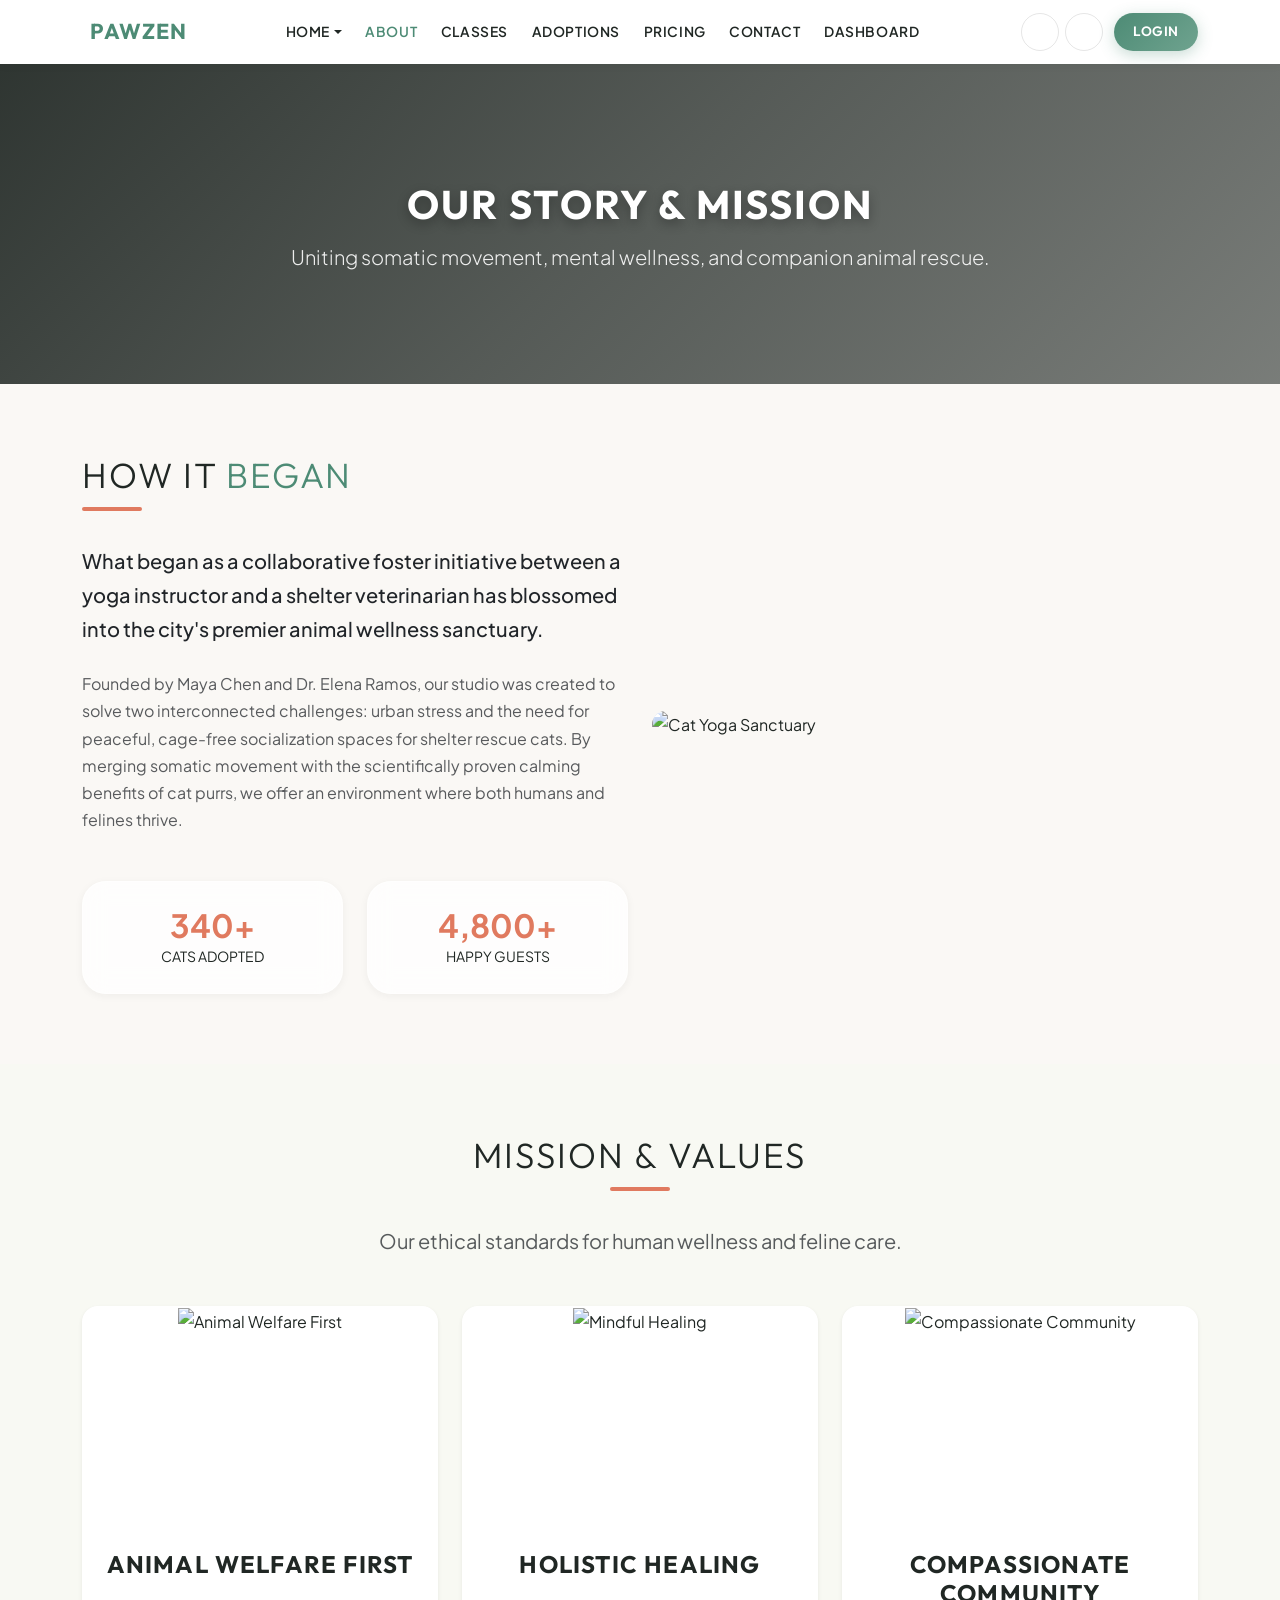
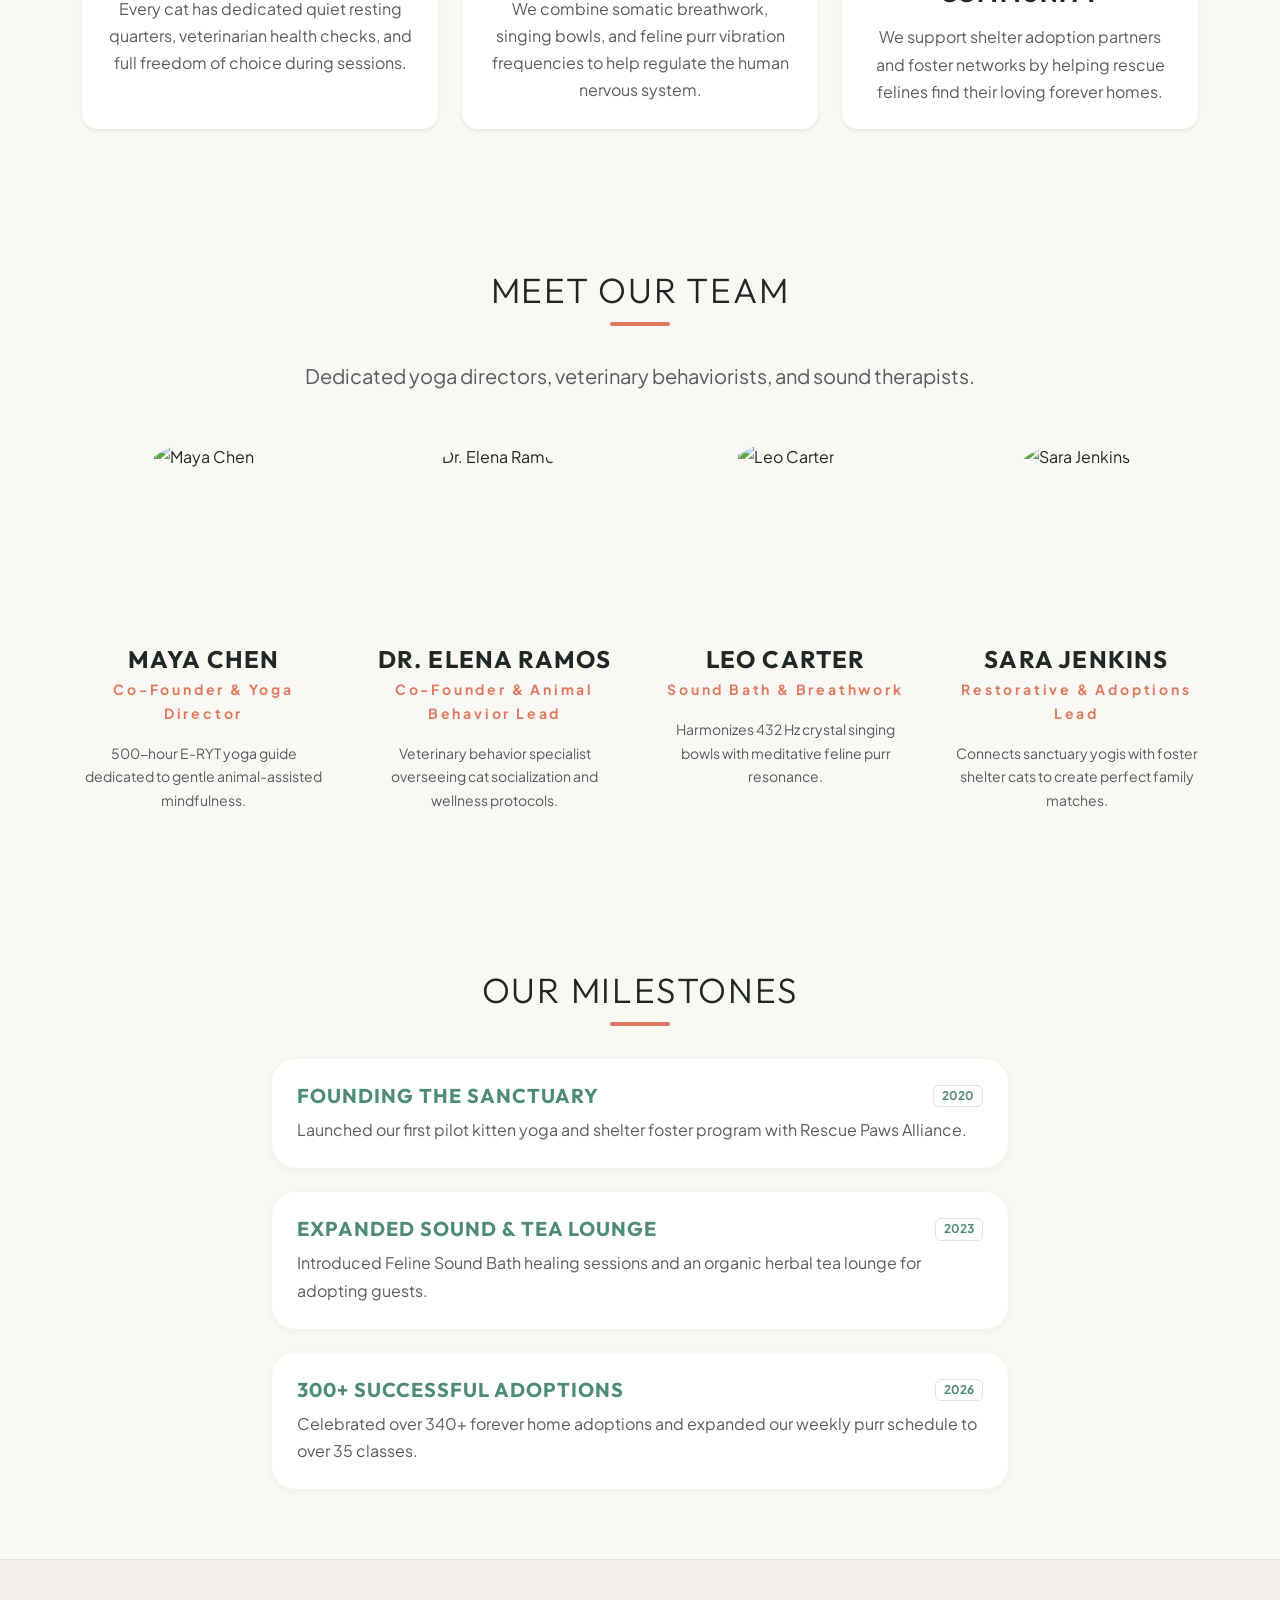
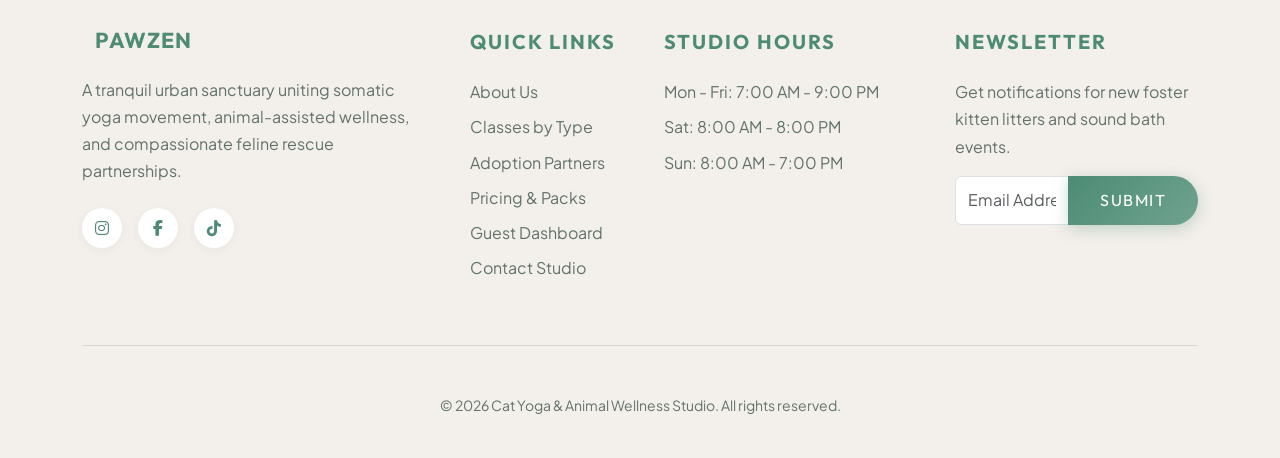
==== about.html @ e71d3608 "Initial commit: PAWZEN Cat Yoga & Animal Wellness Studio website" ====
<!DOCTYPE html>
<html lang="en">

<head>
    <meta charset="UTF-8">
    <meta name="viewport" content="width=device-width, initial-scale=1.0">
    <title>About Us | Cat Yoga &amp; Animal Wellness Studio</title>
    <meta name="description" content="Discover our mission of uniting mindful somatic yoga, animal-assisted wellness therapy, and ethical shelter cat foster rescue.">

    <!-- Favicon -->
    <link rel="icon" type="image/svg+xml" href="assets/images/favicon.svg">

    <!-- Google Fonts -->
    <link rel="preconnect" href="https://fonts.googleapis.com">
    <link rel="preconnect" href="https://fonts.gstatic.com" crossorigin>
    <link href="https://fonts.googleapis.com/css2?family=Outfit:wght@400;500;600;700;800&family=Plus+Jakarta+Sans:wght@300;400;500;600;700&display=swap"
        rel="stylesheet">

    <!-- Bootstrap 5 CSS -->
    <link href="https://cdn.jsdelivr.net/npm/bootstrap@5.3.0/dist/css/bootstrap.min.css" rel="stylesheet">

    <!-- Custom CSS -->
    <link rel="stylesheet" href="assets/css/style.css">
    <link rel="stylesheet" href="assets/css/dark-mode.css">
    <link rel="stylesheet" href="assets/css/rtl.css">

    <!-- Lucide Icons -->
    <script src="https://unpkg.com/lucide@latest"></script>
    <link rel='stylesheet' href='https://cdnjs.cloudflare.com/ajax/libs/font-awesome/6.4.0/css/all.min.css'>
</head>

<body>

    <!-- Header / Navbar -->
    <nav class="navbar navbar-expand-lg">
        <div class="container">
            <a class="navbar-brand d-flex align-items-center" href="index.html">
                <i data-lucide="cat" class="me-2 text-primary-custom"></i>
                PAWZEN
            </a>
            <button class="navbar-toggler" type="button" data-bs-toggle="collapse" data-bs-target="#navbarNav">
                <span class="navbar-toggler-icon"></span>
            </button>
            <div class="collapse navbar-collapse" id="navbarNav">
                <ul class="navbar-nav mx-auto">
                    <!-- Home Dropdown -->
                    <li class="nav-item dropdown">
                        <a class="nav-link dropdown-toggle" href="#" role="button" data-bs-toggle="dropdown">Home</a>
                        <ul class="dropdown-menu">
                            <li><a class="dropdown-item" href="index.html">Home 1 (Highlights)</a></li>
                            <li><a class="dropdown-item" href="home-2.html">Home 2 (Sanctuary)</a></li>
                        </ul>
                    </li>
                    <li class="nav-item"><a class="nav-link active" href="about.html">About</a></li>
                    <li class="nav-item"><a class="nav-link" href="services.html">Classes</a></li>
                    <li class="nav-item"><a class="nav-link" href="gallery.html">Adoptions</a></li>
                    <li class="nav-item"><a class="nav-link" href="pricing.html">Pricing</a></li>
                    <li class="nav-item"><a class="nav-link" href="contact.html">Contact</a></li>
                    <li class="nav-item"><a class="nav-link" href="dashboard.html">Dashboard</a></li>
                </ul>
                <div class="d-flex align-items-center">
                    <button id="theme-toggle" class="btn btn-link" title="Toggle Theme">
                        <i data-lucide="moon"></i>
                    </button>
                    <button id="rtl-toggle" class="btn btn-link" title="Toggle RTL">
                        <i data-lucide="arrow-left-right"></i>
                    </button>

                    <a href="login.html" class="btn btn-primary ms-2">Login</a>
                </div>
            </div>
        </div>
    </nav>

    <!-- Page Header -->
    <header class="page-header" style="background-image: linear-gradient(135deg, rgba(15, 23, 19, 0.88) 0%, rgba(15, 23, 19, 0.7) 50%, rgba(15, 23, 19, 0.55) 100%), url('https://images.unsplash.com/photo-1518791841217-8f162f1e1131?ixlib=rb-4.0.3&auto=format&fit=crop&w=1920&q=80');">
        <div class="container text-center text-white">
            <h1 class="display-3 fw-bold text-white">OUR STORY &amp; MISSION</h1>
            <p class="lead text-white opacity-90">Uniting somatic movement, mental wellness, and companion animal rescue.</p>
        </div>
    </header>

    <!-- Story Section -->
    <section class="section-padding">
        <div class="container">
            <div class="row align-items-center">
                <div class="col-lg-6 mb-5 mb-lg-0 animate-on-scroll">
                    <h2 class="display-4 section-title text-start">HOW IT <span class="text-primary-custom">BEGAN</span></h2>
                    <p class="lead mb-4 text-dark fw-medium">What began as a collaborative foster initiative between a yoga instructor and a shelter veterinarian has blossomed into the city's premier animal wellness sanctuary.</p>
                    <p class="text-muted mb-5">Founded by Maya Chen and Dr. Elena Ramos, our studio was created to solve two interconnected challenges: urban stress and the need for peaceful, cage-free socialization spaces for shelter rescue cats. By merging somatic movement with the scientifically proven calming benefits of cat purrs, we offer an environment where both humans and felines thrive.</p>
                    <div class="row g-4">
                        <div class="col-6">
                            <div class="glass-card p-4 text-center">
                                <div class="h2 fw-bold text-secondary-custom mb-0">340+</div>
                                <p class="small text-uppercase tracking-wider mb-0">Cats Adopted</p>
                            </div>
                        </div>
                        <div class="col-6">
                            <div class="glass-card p-4 text-center">
                                <div class="h2 fw-bold text-secondary-custom mb-0">4,800+</div>
                                <p class="small text-uppercase tracking-wider mb-0">Happy Guests</p>
                            </div>
                        </div>
                    </div>
                </div>
                <div class="col-lg-6 animate-on-scroll">
                    <img src="https://images.unsplash.com/photo-1544367567-0f2fcb009e0b?ixlib=rb-4.0.3&auto=format&fit=crop&w=1200&q=80"
                        class="img-fluid rounded-4 shadow-premium w-100" alt="Cat Yoga Sanctuary">
                </div>
            </div>
        </div>
    </section>

    <!-- Mission & Values -->
    <section class="section-padding bg-light grid-pattern">
        <div class="container">
            <div class="text-center mb-5 animate-on-scroll">
                <h2 class="display-4 section-title">MISSION &amp; VALUES</h2>
                <p class="text-muted fs-5">Our ethical standards for human wellness and feline care.</p>
            </div>
            <div class="row g-4">
                <div class="col-md-4 animate-on-scroll">
                    <div class="glass-card h-100 text-center border-0 overflow-hidden bg-white shadow-sm rounded-4">
                        <div class="overflow-hidden" style="height: 220px;">
                            <img src="https://images.unsplash.com/photo-1514888286974-6c03e2ca1dba?ixlib=rb-4.0.3&auto=format&fit=crop&w=800&q=80" alt="Animal Welfare First" class="img-fluid w-100 h-100"
                                style="object-fit: cover; transition: transform 0.4s ease;"
                                onmouseover="this.style.transform='scale(1.07)'"
                                onmouseout="this.style.transform='scale(1)'">
                        </div>
                        <div class="p-4">
                            <h4 class="mb-3 fw-bold">ANIMAL WELFARE FIRST</h4>
                            <p class="text-muted mb-0">Every cat has dedicated quiet resting quarters, veterinarian health checks, and full freedom of choice during sessions.</p>
                        </div>
                    </div>
                </div>
                <div class="col-md-4 animate-on-scroll">
                    <div class="glass-card h-100 text-center border-0 overflow-hidden bg-white shadow-sm rounded-4">
                        <div class="overflow-hidden" style="height: 220px;">
                            <img src="https://images.unsplash.com/photo-1506126613408-eca07ce68773?ixlib=rb-4.0.3&auto=format&fit=crop&w=800&q=80" alt="Mindful Healing" class="img-fluid w-100 h-100"
                                style="object-fit: cover; transition: transform 0.4s ease;"
                                onmouseover="this.style.transform='scale(1.07)'"
                                onmouseout="this.style.transform='scale(1)'">
                        </div>
                        <div class="p-4">
                            <h4 class="mb-3 fw-bold">HOLISTIC HEALING</h4>
                            <p class="text-muted mb-0">We combine somatic breathwork, singing bowls, and feline purr vibration frequencies to help regulate the human nervous system.</p>
                        </div>
                    </div>
                </div>
                <div class="col-md-4 animate-on-scroll">
                    <div class="glass-card h-100 text-center border-0 overflow-hidden bg-white shadow-sm rounded-4">
                        <div class="overflow-hidden" style="height: 220px;">
                            <img src="https://images.unsplash.com/photo-1548802673-380ab8ebc7b7?ixlib=rb-4.0.3&auto=format&fit=crop&w=800&q=80" alt="Compassionate Community" class="img-fluid w-100 h-100"
                                style="object-fit: cover; transition: transform 0.4s ease;"
                                onmouseover="this.style.transform='scale(1.07)'"
                                onmouseout="this.style.transform='scale(1)'">
                        </div>
                        <div class="p-4">
                            <h4 class="mb-3 fw-bold">COMPASSIONATE COMMUNITY</h4>
                            <p class="text-muted mb-0">We support shelter adoption partners and foster networks by helping rescue felines find their loving forever homes.</p>
                        </div>
                    </div>
                </div>
            </div>
        </div>
    </section>

    <!-- Coaches/Trainers -->
    <section class="section-padding">
        <div class="container">
            <div class="text-center mb-5 animate-on-scroll">
                <h2 class="display-4 section-title">MEET OUR TEAM</h2>
                <p class="text-muted fs-5">Dedicated yoga directors, veterinary behaviorists, and sound therapists.</p>
            </div>
            <div class="row g-5 justify-content-center">
                <div class="col-lg-3 col-md-6 animate-on-scroll">
                    <div class="text-center group">
                        <div class="overflow-hidden rounded-circle mb-4 shadow-premium mx-auto"
                            style="width: 180px; height: 180px;">
                            <img src="https://images.unsplash.com/photo-1518611012118-696072aa579a?ixlib=rb-4.0.3&auto=format&fit=crop&w=600&q=80" class="img-fluid w-100 h-100"
                                style="object-fit: cover;" alt="Maya Chen">
                        </div>
                        <h4 class="mb-1 fw-bold">MAYA CHEN</h4>
                        <p class="text-secondary-custom fw-bold small mb-3 tracking-widest">Co-Founder &amp; Yoga Director</p>
                        <p class="text-muted small">500-hour E-RYT yoga guide dedicated to gentle animal-assisted mindfulness.</p>
                    </div>
                </div>
                <div class="col-lg-3 col-md-6 animate-on-scroll">
                    <div class="text-center group">
                        <div class="overflow-hidden rounded-circle mb-4 shadow-premium mx-auto"
                            style="width: 180px; height: 180px;">
                            <img src="https://images.unsplash.com/photo-1594381898411-846e7d193883?ixlib=rb-4.0.3&auto=format&fit=crop&w=600&q=80" class="img-fluid w-100 h-100"
                                style="object-fit: cover;" alt="Dr. Elena Ramos">
                        </div>
                        <h4 class="mb-1 fw-bold">DR. ELENA RAMOS</h4>
                        <p class="text-secondary-custom fw-bold small mb-3 tracking-widest">Co-Founder &amp; Animal Behavior Lead</p>
                        <p class="text-muted small">Veterinary behavior specialist overseeing cat socialization and wellness protocols.</p>
                    </div>
                </div>
                <div class="col-lg-3 col-md-6 animate-on-scroll">
                    <div class="text-center group">
                        <div class="overflow-hidden rounded-circle mb-4 shadow-premium mx-auto"
                            style="width: 180px; height: 180px;">
                            <img src="https://images.unsplash.com/photo-1567013127542-490d757e51fc?ixlib=rb-4.0.3&auto=format&fit=crop&w=600&q=80" class="img-fluid w-100 h-100"
                                style="object-fit: cover;" alt="Leo Carter">
                        </div>
                        <h4 class="mb-1 fw-bold">LEO CARTER</h4>
                        <p class="text-secondary-custom fw-bold small mb-3 tracking-widest">Sound Bath &amp; Breathwork</p>
                        <p class="text-muted small">Harmonizes 432 Hz crystal singing bowls with meditative feline purr resonance.</p>
                    </div>
                </div>
                <div class="col-lg-3 col-md-6 animate-on-scroll">
                    <div class="text-center group">
                        <div class="overflow-hidden rounded-circle mb-4 shadow-premium mx-auto"
                            style="width: 180px; height: 180px;">
                            <img src="https://images.unsplash.com/photo-1571019613454-1cb2f99b2d8b?ixlib=rb-4.0.3&auto=format&fit=crop&w=600&q=80" class="img-fluid w-100 h-100"
                                style="object-fit: cover;" alt="Sara Jenkins">
                        </div>
                        <h4 class="mb-1 fw-bold">SARA JENKINS</h4>
                        <p class="text-secondary-custom fw-bold small mb-3 tracking-widest">Restorative &amp; Adoptions Lead</p>
                        <p class="text-muted small">Connects sanctuary yogis with foster shelter cats to create perfect family matches.</p>
                    </div>
                </div>
            </div>
        </div>
    </section>

    <!-- Timeline Section -->
    <section class="section-padding bg-light grid-pattern">
        <div class="container">
            <div class="row justify-content-center">
                <div class="col-lg-8 animate-on-scroll">
                    <h2 class="display-4 section-title text-center">OUR MILESTONES</h2>
                    <div class="timeline mt-5">
                        <div class="glass-card p-4 mb-4 animate-on-scroll bg-white">
                            <div class="d-flex justify-content-between align-items-center mb-2">
                                <h4 class="h5 mb-0 text-primary-custom fw-bold">FOUNDING THE SANCTUARY</h4>
                                <span class="badge bg-white text-primary-custom border border-primary-custom">2020</span>
                            </div>
                            <p class="mb-0 text-muted">Launched our first pilot kitten yoga and shelter foster program with Rescue Paws Alliance.</p>
                        </div>
                        <div class="glass-card p-4 mb-4 animate-on-scroll bg-white">
                            <div class="d-flex justify-content-between align-items-center mb-2">
                                <h4 class="h5 mb-0 text-primary-custom fw-bold">EXPANDED SOUND &amp; TEA LOUNGE</h4>
                                <span class="badge bg-white text-primary-custom border border-primary-custom">2023</span>
                            </div>
                            <p class="mb-0 text-muted">Introduced Feline Sound Bath healing sessions and an organic herbal tea lounge for adopting guests.</p>
                        </div>
                        <div class="glass-card p-4 animate-on-scroll bg-white">
                            <div class="d-flex justify-content-between align-items-center mb-2">
                                <h4 class="h5 mb-0 text-primary-custom fw-bold">300+ SUCCESSFUL ADOPTIONS</h4>
                                <span class="badge bg-white text-primary-custom border border-primary-custom">2026</span>
                            </div>
                            <p class="mb-0 text-muted">Celebrated over 340+ forever home adoptions and expanded our weekly purr schedule to over 35 classes.</p>
                        </div>
                    </div>
                </div>
            </div>
        </div>
    </section>

    <!-- Footer -->
    <footer class="site-footer section-padding pb-4">
        <div class="container">
            <div class="row g-5 text-start">
                <div class="col-lg-4">
                    <a class="navbar-brand mb-4 d-block" href="index.html">
                        <i data-lucide="cat" class="me-2 text-primary-custom"></i>
                        PAWZEN
                    </a>
                    <p class="text-light-50 mb-4">A tranquil urban sanctuary uniting somatic yoga movement, animal-assisted wellness, and compassionate feline rescue partnerships.</p>
                    <div class="d-flex gap-3 social-links">
                        <a href="#"><i class="fa-brands fa-instagram"></i></a>
                        <a href="#"><i class="fa-brands fa-facebook-f"></i></a>
                        <a href="#"><i class="fa-brands fa-tiktok"></i></a>
                    </div>
                </div>
                <div class="col-lg-2 col-md-4">
                    <h5 class="mb-4">QUICK LINKS</h5>
                    <ul class="list-unstyled">
                        <li class="mb-2"><a href="about.html" class="text-light-50 text-decoration-none">About Us</a></li>
                        <li class="mb-2"><a href="services.html" class="text-light-50 text-decoration-none">Classes by Type</a></li>
                        <li class="mb-2"><a href="gallery.html" class="text-light-50 text-decoration-none">Adoption Partners</a></li>
                        <li class="mb-2"><a href="pricing.html" class="text-light-50 text-decoration-none">Pricing &amp; Packs</a></li>
                        <li class="mb-2"><a href="login.html" class="text-light-50 text-decoration-none">Guest Dashboard</a></li>
                        <li class="mb-2"><a href="contact.html" class="text-light-50 text-decoration-none">Contact Studio</a></li>
                    </ul>
                </div>
                <div class="col-lg-3 col-md-4">
                    <h5 class="mb-4">STUDIO HOURS</h5>
                    <ul class="list-unstyled text-light-50">
                        <li class="mb-2">Mon - Fri: 7:00 AM - 9:00 PM</li>
                        <li class="mb-2">Sat: 8:00 AM - 8:00 PM</li>
                        <li class="mb-2">Sun: 8:00 AM - 7:00 PM</li>
                    </ul>
                </div>
                <div class="col-lg-3 col-md-4">
                    <h5 class="mb-4">NEWSLETTER</h5>
                    <p class="text-light-50 mb-3">Get notifications for new foster kitten litters and sound bath events.</p>
                    <div class="input-group">
                        <input type="email" class="form-control" placeholder="Email Address">
                        <button class="btn btn-primary">SUBMIT</button>
                    </div>
                </div>
            </div>
            <hr class="my-5 opacity-25">
            <div class="text-center text-light-50 small">
                <p>&copy; 2026 Cat Yoga &amp; Animal Wellness Studio. All rights reserved.</p>
            </div>
        </div>
    </footer>

    <!-- Bootstrap 5 JS Bundle -->
    <script src="https://cdn.jsdelivr.net/npm/bootstrap@5.3.0/dist/js/bootstrap.bundle.min.js"></script>
    <!-- Custom JS -->
    <script src="assets/js/main.js"></script>
</body>

</html>
---- assets/css/style.css ----
/* 
 * Cat Yoga & Animal Wellness Studio - Main Stylesheet
 * Brand Colors: Primary #4D8B75 (Calming Sage Jade), Secondary #E07A5F (Warm Peach Terracotta)
 */

@import url('https://fonts.googleapis.com/css2?family=Outfit:wght@400;500;600;700;800&family=Plus+Jakarta+Sans:wght@300;400;500;600;700&display=swap');

:root {
    --primary-color: #4D8B75;
    --primary-light: #6FA38F;
    --primary-dark: #376554;
    --secondary-color: #E07A5F;
    --secondary-light: #F4A261;
    --secondary-dark: #C45D43;
    --dark-bg: #1B2421;
    --light-bg: #FAF8F5;
    --text-dark: #202724;
    --text-light: #FAF8F5;
    --text-muted: #62726B;
    --gray-light: #F4EFEA;

    --heading-font: 'Outfit', sans-serif;
    --body-font: 'Plus Jakarta Sans', sans-serif;

    --transition-base: all 0.3s cubic-bezier(0.4, 0, 0.2, 1);
    --transition-slow: all 0.5s cubic-bezier(0.4, 0, 0.2, 1);

    --shadow-sm: 0 2px 8px rgba(32, 39, 36, 0.05);
    --shadow-md: 0 8px 24px rgba(32, 39, 36, 0.08);
    --shadow-lg: 0 16px 48px rgba(32, 39, 36, 0.12);
    --shadow-premium: 0 24px 64px rgba(77, 139, 117, 0.18);

    --glass-bg: rgba(255, 255, 255, 0.75);
    --glass-border: rgba(255, 255, 255, 0.5);
    --glass-blur: 12px;

    --gray-dark: #1F2723;
    --gray-soft: #F3EFEA;
}

/* Global Reset & Base */
body {
    font-family: var(--body-font);
    color: var(--text-dark);
    line-height: 1.7;
    overflow-x: hidden;
    background-color: var(--light-bg);
    -webkit-font-smoothing: antialiased;
}

h1,
h2,
h3,
h4,
h5,
h6 {
    font-family: var(--heading-font);
    letter-spacing: 0.05em;
    text-transform: uppercase;
}

p {
    font-weight: 400;
}

a {
    text-decoration: none;
    transition: var(--transition-base);
}

/* Premium Utilities */
.glass-card {
    background: var(--glass-bg);
    backdrop-filter: blur(var(--glass-blur));
    -webkit-backdrop-filter: blur(var(--glass-blur));
    border: 1px solid var(--glass-border);
    border-radius: 24px;
    transition: var(--transition-base);
    box-shadow: var(--shadow-sm);
}

.glass-card:hover {
    transform: translateY(-8px);
    background: rgba(255, 255, 255, 0.85);
    box-shadow: var(--shadow-lg);
}

.section-title {
    position: relative;
    margin-bottom: 3rem;
}

.section-title::after {
    content: '';
    position: absolute;
    bottom: -15px;
    left: 50%;
    transform: translateX(-50%);
    width: 60px;
    height: 4px;
    background: var(--secondary-color);
    border-radius: 2px;
}

.section-title.text-start::after {
    left: 0;
    transform: none;
}

/* Bootstrap Overrides */
.btn {
    font-family: var(--heading-font);
    text-transform: uppercase;
    letter-spacing: 1.5px;
    padding: 0.8rem 2rem;
    border-radius: 50px;
    transition: var(--transition-base);
    font-size: 1rem;
}

.btn-primary {
    background: linear-gradient(135deg, var(--primary-color), var(--primary-light));
    border: none;
    box-shadow: 0 4px 15px rgba(77, 139, 117, 0.3);
}

.btn-primary:hover {
    transform: scale(1.05);
    background: linear-gradient(135deg, var(--primary-light), var(--primary-color));
    box-shadow: 0 8px 25px rgba(77, 139, 117, 0.4);
}

.btn-secondary {
    background: linear-gradient(135deg, var(--secondary-color), var(--secondary-light));
    border: none;
    color: #FFFFFF;
}

.btn-secondary:hover {
    transform: scale(1.05);
    color: #FFFFFF;
    box-shadow: 0 8px 25px rgba(224, 122, 95, 0.4);
}

.btn-outline-light:hover {
    background: white;
    color: var(--primary-color);
    transform: scale(1.05);
}

.btn-text-black {
    color: #111 !important;
}

/* =============================================
   NAVBAR — Fixed, always white, no green on scroll
   ============================================= */
.navbar {
    padding: 0.8rem 0;
    background: #FFFFFF !important;
    position: fixed;
    top: 0;
    left: 0;
    width: 100%;
    z-index: 1050;
    box-shadow: var(--shadow-sm);
    transition: box-shadow 0.3s ease, padding 0.3s ease;
}

.navbar.scrolled {
    box-shadow: 0 4px 20px rgba(0, 0, 0, 0.10);
    padding: 0.5rem 0;
}

/* Push body down so content isn't hidden under fixed navbar */
body {
    padding-top: 72px;
}

.hero-section,
.video-hero {
    margin-top: -72px;
    padding-top: 72px;
}

.navbar > .container,
.navbar > .container-fluid {
    display: flex;
    align-items: center;
    justify-content: space-between;
}

.navbar-brand {
    font-family: var(--heading-font);
    font-size: 1.35rem;
    font-weight: 700;
    letter-spacing: 1px;
    color: var(--primary-color) !important;
    display: inline-flex;
    align-items: center;
    line-height: 1;
    padding: 0;
    margin: 0;
}

.navbar-brand i,
.navbar-brand svg {
    display: inline-flex;
    align-items: center;
    justify-content: center;
}

.navbar-collapse {
    align-items: center;
}

.navbar-nav {
    display: flex;
    align-items: center;
    margin: 0 auto;
    gap: 2px;
}

.nav-item {
    display: inline-flex;
    align-items: center;
}

.nav-link {
    font-weight: 600;
    font-size: 0.86rem;
    text-transform: uppercase;
    letter-spacing: 0.6px;
    color: var(--text-dark) !important;
    margin: 0 2px;
    padding: 0.45rem 0.55rem !important;
    white-space: nowrap;
    display: inline-flex;
    align-items: center;
    line-height: 1;
}

.nav-link:hover,
.nav-link.active {
    color: var(--primary-color) !important;
}

/* Navbar Toggle & Icons */
.navbar .btn-link,
.navbar .btn-link i,
.navbar .btn-link svg {
    color: var(--text-dark) !important;
    stroke: var(--text-dark) !important;
}

.navbar #theme-toggle,
.navbar #rtl-toggle {
    border: 1px solid rgba(0, 0, 0, 0.1) !important;
    border-radius: 50% !important;
    width: 38px;
    height: 38px;
    min-width: 38px;
    display: inline-flex;
    align-items: center;
    justify-content: center;
    margin: 0 3px;
    padding: 0 !important;
    line-height: 1;
    background: transparent;
    cursor: pointer;
    transition: var(--transition-base);
}

.navbar #theme-toggle:hover,
.navbar #rtl-toggle:hover {
    background-color: rgba(0, 0, 0, 0.04);
}

.navbar .btn {
    white-space: nowrap;
    display: inline-flex;
    align-items: center;
    justify-content: center;
    height: 38px;
    padding: 0 1.2rem;
    font-size: 0.85rem;
    font-weight: 600;
    letter-spacing: 0.5px;
    border-radius: 50px;
    line-height: 1;
}

.navbar .btn-outline-light {
    border-color: var(--primary-color) !important;
    color: var(--primary-color) !important;
    background-color: transparent;
}

.navbar .btn-outline-light:hover {
    background-color: var(--primary-color);
    color: #FFFFFF !important;
}

/* Hamburger toggler color */
.navbar-toggler {
    border-color: var(--primary-color) !important;
    padding: 0.35rem 0.6rem;
}

.navbar-toggler-icon {
    background-image: url("data:image/svg+xml,%3csvg xmlns='http://www.w3.org/2000/svg' viewBox='0 0 30 30'%3e%3cpath stroke='rgba(77,139,117,1)' stroke-linecap='round' stroke-miterlimit='10' stroke-width='2' d='M4 7h22M4 15h22M4 23h22'/%3e%3c/svg%3e") !important;
}

/* Force hamburger at 1024px and below & Clean Mobile/Tablet Menu Alignment */
@media (max-width: 1024px) {
    .navbar .container {
        display: flex !important;
        flex-wrap: wrap !important;
        justify-content: space-between !important;
        align-items: center !important;
    }

    .navbar-expand-lg .navbar-toggler {
        display: block !important;
    }

    .navbar-expand-lg .navbar-collapse {
        display: none !important;
        flex-basis: 100% !important;
        width: 100% !important;
        order: 10 !important;
        padding-top: 0.75rem !important;
        padding-bottom: 1.25rem !important;
    }

    .navbar-expand-lg .navbar-collapse.show {
        display: block !important;
    }

    .navbar-expand-lg .navbar-nav {
        flex-direction: column !important;
        align-items: center !important;
        justify-content: center !important;
        width: 100% !important;
        padding: 0.5rem 0 !important;
        gap: 0.25rem !important;
        margin: 0 auto !important;
    }

    .navbar-expand-lg .nav-item {
        display: flex !important;
        flex-direction: column !important;
        align-items: center !important;
        width: 100% !important;
        justify-content: center !important;
        text-align: center !important;
    }

    .navbar-expand-lg .dropdown-menu {
        position: static !important;
        float: none !important;
        text-align: center !important;
        background: rgba(0, 0, 0, 0.03);
        border: none !important;
        box-shadow: none !important;
        margin: 0.25rem 0 0.5rem 0 !important;
        width: 100% !important;
    }

    .navbar-expand-lg .dropdown-item {
        text-align: center !important;
        padding: 0.5rem 1rem !important;
        font-size: 0.85rem;
    }

    .navbar-expand-lg .nav-link {
        display: inline-flex !important;
        justify-content: center !important;
        align-items: center !important;
        text-align: center !important;
        padding: 0.55rem 1rem !important;
        width: auto !important;
    }

    .navbar-collapse .d-flex.align-items-center {
        flex-direction: row !important;
        flex-wrap: wrap !important;
        justify-content: center !important;
        align-items: center !important;
        gap: 0.75rem !important;
        padding: 0.75rem 0 0.25rem 0 !important;
        width: 100% !important;
    }

    .navbar-collapse .d-flex.align-items-center .btn.ms-2 {
        margin-left: 0 !important;
    }
}

/* Custom 1024px Display Utilities */
.d-1024-none {
    display: inline-flex !important;
}

.d-1024-show {
    display: none !important;
}

@media (max-width: 1024px) {
    .d-1024-none {
        display: none !important;
    }

    .d-1024-show {
        display: flex !important;
    }
}

/* Hero Buttons Uniform Sizing */
.btn-hero {
    min-width: 240px;
    height: 60px;
    display: inline-flex;
    align-items: center;
    justify-content: center;
    font-weight: 600;
    text-transform: uppercase;
    letter-spacing: 1px;
}

@media (max-width: 575.98px) {
    .btn-hero {
        width: 100%;
        max-width: 300px;
    }
}

/* Focus & Selection Overrides (Replacing Bootstrap Blue) */
.form-control:focus {
    border-color: var(--primary-color) !important;
    box-shadow: 0 0 0 0.25rem rgba(77, 139, 117, 0.25) !important;
}

::selection {
    background-color: var(--primary-color);
    color: #fff;
}

.btn-primary:focus,
.btn-outline-primary:focus,
.btn-link:focus {
    box-shadow: 0 0 0 0.25rem rgba(77, 139, 117, 0.25) !important;
}

/* Dropdown Item Active & Hover States */
.dropdown-item.active,
.dropdown-item:active {
    background-color: transparent !important;
    color: var(--primary-color) !important;
    font-weight: 600;
}

/* Ensure Login button inherits dark mode / light mode colors correctly */
.navbar .btn-outline-light {
    border-color: var(--primary-color) !important;
    color: var(--primary-color) !important;
}

.navbar-dark .navbar-brand,
.navbar-dark .nav-link,
.navbar-dark .btn-link {
    color: #FFFFFF !important;
}

/* Hero Sections */
.hero-section {
    position: relative;
    height: 100vh;
    display: flex;
    align-items: center;
    background-size: cover;
    background-position: center;
    background-attachment: fixed;
    color: white;
}

.hero-overlay {
    position: absolute;
    top: 0;
    left: 0;
    width: 100%;
    height: 100%;
    background: linear-gradient(135deg, rgba(15, 23, 19, 0.95) 0%, rgba(15, 23, 19, 0.6) 50%, rgba(15, 23, 19, 0.3) 100%);
}

.hero-content {
    position: relative;
    z-index: 1;
}

.hero-content h1,
.hero-content .display-1 {
    color: #FFFFFF !important;
    text-shadow: 0 4px 10px rgba(0, 0, 0, 0.3);
}

.hero-content p {
    color: rgba(255, 255, 255, 0.9) !important;
}

/* Animations */
.animate-on-scroll {
    opacity: 0;
    transform: translateY(30px);
    transition: var(--transition-slow);
}

.animate-on-scroll.visible {
    opacity: 1;
    transform: translateY(0);
}

/* Custom Card Styles */
.climb-card {
    border-radius: 20px;
    overflow: hidden;
    border: none;
    box-shadow: var(--shadow-md);
    transition: var(--transition-base);
}

.climb-card:hover {
    transform: translateY(-10px);
    box-shadow: var(--shadow-premium);
}

.climb-card img {
    width: 100%;
    height: 300px;
    object-fit: cover;
    display: block;
    transition: var(--transition-slow);
}

.climb-card:hover img {
    transform: scale(1.1);
}

/* Utilities */
.section-padding {
    padding: 100px 0;
}

.page-header {
    margin-top: -72px;
    padding-top: 180px !important;
    padding-bottom: 110px !important;
    display: flex;
    flex-direction: column;
    justify-content: center;
    position: relative;
    z-index: 1;
    background-size: cover;
    background-position: center;
    background-repeat: no-repeat;
    background-image: linear-gradient(135deg, rgba(15, 23, 19, 0.92) 0%, rgba(15, 23, 19, 0.75) 50%, rgba(15, 23, 19, 0.65) 100%), url('https://images.unsplash.com/photo-1544367567-0f2fcb009e0b?ixlib=rb-4.0.3&auto=format&fit=crop&w=1920&q=80');
    color: #FFFFFF !important;
}

.page-header h1 {
    color: #FFFFFF !important;
    text-shadow: 0 4px 12px rgba(0, 0, 0, 0.3);
    margin-bottom: 0.75rem !important;
    font-weight: 800;
}

.page-header p,
.page-header .lead {
    color: rgba(255, 255, 255, 0.9) !important;
    margin-bottom: 0 !important;
}

.bg-primary-custom {
    background-color: var(--primary-color) !important;
}

.bg-light {
    background-color: #F8F9F3 !important;
}

.text-primary-custom {
    color: var(--primary-color);
}

.text-secondary-custom {
    color: var(--secondary-color);
}

.bg-primary-custom {
    background-color: var(--primary-color);
}

.bg-secondary-custom {
    background-color: var(--secondary-color);
}

.bg-gray-dark {
    background-color: var(--gray-dark) !important;
}

.bg-gray-soft {
    background-color: var(--gray-soft) !important;
}

.letter-spacing-1 {
    letter-spacing: 1px;
}

.letter-spacing-2 {
    letter-spacing: 2px;
}

.tracking-widest {
    letter-spacing: 0.2em;
}

/* Grid Pattern Overlay */
.grid-pattern {
    position: relative;
}

.grid-pattern::before {
    content: '';
    position: absolute;
    top: 0;
    left: 0;
    width: 100%;
    height: 100%;
    background-image: radial-gradient(var(--secondary-color) 0.5px, transparent 0.5px);
    background-size: 30px 30px;
    opacity: 0.1;
    pointer-events: none;
}

/* =============================================
   FOOTER — Consistent across all pages
   ============================================= */
.site-footer {
    background-color: var(--gray-soft);
    color: var(--text-dark);
    border-top: 1px solid rgba(0, 0, 0, 0.05);
}

.site-footer .navbar-brand,
.site-footer .navbar-brand i,
.site-footer .navbar-brand svg {
    color: var(--primary-color) !important;
    stroke: var(--primary-color) !important;
}

.site-footer h5 {
    color: var(--primary-color);
    letter-spacing: 2px;
    font-weight: 700;
}

.site-footer a.text-light-50,
.site-footer a.text-decoration-none {
    color: var(--text-muted) !important;
    transition: color 0.25s ease;
}

.site-footer a.text-light-50:hover,
.site-footer a.text-decoration-none:hover {
    color: var(--primary-color) !important;
    text-decoration: none !important;
}

.site-footer .text-light-50 {
    color: var(--text-muted) !important;
}

.site-footer .social-links a {
    background: white;
    width: 40px;
    height: 40px;
    display: flex;
    align-items: center;
    justify-content: center;
    border-radius: 50%;
    color: var(--primary-color) !important;
    box-shadow: var(--shadow-sm);
}

.site-footer .social-links a:hover {
    background-color: var(--primary-color);
    color: white !important;
    transform: translateY(-3px);
}

.site-footer hr {
    border-color: rgba(0, 0, 0, 0.1) !important;
    opacity: 1 !important;
}

footer .social-links a i {
    transition: var(--transition-base);
}

footer .social-links a:hover i {
    color: white !important;
    transform: scale(1.2);
}

/* =============================================
   SCROLL TO TOP BUTTON
   ============================================= */
#scroll-top-btn {
    position: fixed;
    bottom: 28px;
    right: 28px;
    z-index: 9999;
    width: 48px;
    height: 48px;
    border-radius: 50%;
    background: var(--primary-color);
    color: #fff;
    border: none;
    box-shadow: 0 4px 16px rgba(77, 139, 117, 0.35);
    display: flex;
    align-items: center;
    justify-content: center;
    cursor: pointer;
    opacity: 0;
    visibility: hidden;
    transform: translateY(20px);
    transition: opacity 0.3s ease, visibility 0.3s ease, transform 0.3s ease, background 0.3s ease;
}

#scroll-top-btn.show {
    opacity: 1;
    visibility: visible;
    transform: translateY(0);
}

#scroll-top-btn:hover {
    background: var(--primary-light);
    transform: translateY(-3px);
    box-shadow: 0 8px 24px rgba(77, 139, 117, 0.45);
}

#scroll-top-btn svg {
    width: 22px;
    height: 22px;
    stroke: #fff;
}

.hero-scroll-btn {
    margin-left: auto;
    margin-right: auto;
}

/* Auth Pages */
.auth-card {
    width: 100%;
    max-width: 460px;
    border: none;
    border-radius: 20px;
    box-shadow: var(--shadow-lg);
    background: #FFFFFF;
}

.auth-card .btn {
    padding: 0.65rem 1.25rem !important;
    font-size: 0.88rem !important;
    border-radius: 50px;
}

.auth-toggles {
    position: absolute;
    top: 20px;
    right: 20px;
    z-index: 100;
}

@media (max-width: 575.98px) {
    body.auth-page {
        padding-top: 80px !important;
    }

    .auth-toggles {
        top: 15px;
        right: 15px;
    }
}

.password-field-wrapper {
    position: relative;
}

.password-toggle {
    cursor: pointer;
    position: absolute;
    right: 15px;
    top: 50%;
    transform: translateY(-50%);
    color: #6c757d;
    z-index: 10;
    line-height: 1;
    display: flex;
    align-items: center;
}

.social-btn {
    width: 44px;
    height: 44px;
    display: flex;
    align-items: center;
    justify-content: center;
    border-radius: 50%;
    border: 1px solid #e0e0e0;
    color: #333333 !important;
    transition: all 0.3s cubic-bezier(0.175, 0.885, 0.32, 1.275);
    background: #FFFFFF;
    box-shadow: 0 4px 6px rgba(0, 0, 0, 0.05);
    font-size: 1rem;
}

.social-btn i {
    transition: all 0.3s ease;
}

.social-btn:hover {
    transform: translateY(-5px);
    box-shadow: 0 8px 15px rgba(0, 0, 0, 0.1);
    border-color: transparent;
    background-color: var(--primary-color) !important;
    color: #FFFFFF !important;
}

.social-btn:hover i {
    transform: scale(1.1);
}

.auth-brand-name {
    color: var(--primary-color) !important;
    font-family: var(--heading-font);
    letter-spacing: 2px;
}

.text-primary-custom:hover,
.text-secondary-custom:hover {
    text-decoration: none !important;
}

/* =============================================
   UI REFINEMENTS
   ============================================= */

/* Remove underline on hover for heading highlights */
.section-title span:hover,
h2 span:hover,
.navbar-brand:hover,
span.text-secondary-custom:hover,
span.text-primary-custom:hover {
    text-decoration: none !important;
}

/* Testimonials Section Styling */
#testimonials .glass-card {
    border: none !important;
    box-shadow: var(--shadow-md) !important;
    padding: 2.5rem !important;
    display: flex;
    flex-direction: column;
    align-items: center;
    text-align: center;
    height: 100%;
    transform: none !important;
    border-radius: 20px;
    color: var(--text-dark) !important;
    /* Ensure base text is dark */
}

#testimonials .glass-card .d-flex.mb-3 {
    justify-content: center;
    /* Center stars */
}

#testimonials .glass-card p {
    flex-grow: 1;
    margin-bottom: 2rem;
    color: var(--text-muted) !important;
}

/* Align names parallel across row & Centered */
#testimonials .glass-card .d-flex.align-items-center {
    margin-top: auto;
    padding-top: 1.5rem;
    border-top: 1px solid rgba(0, 0, 0, 0.05);
    flex-direction: column;
    width: 100%;
}

#testimonials .glass-card img {
    margin-right: 0 !important;
    margin-bottom: 1rem;
}

#testimonials .glass-card .fw-bold {
    color: black !important;
    font-size: 1.1rem;
    margin-bottom: 0.2rem;
}

#testimonials .glass-card .text-secondary-custom.small {
    color: var(--secondary-dark) !important;
}

/* CTA Section Styling */
#cta-section {
    background-color: var(--light-bg);
}

#cta-section .glass-card {
    box-shadow: var(--shadow-lg) !important;
    transform: none !important;
    /* Keep it static */
}

#cta-section .glass-card:hover {
    transform: none !important;
    /* Keep it static on hover */
}

.cta-form-card .small {
    color: var(--text-dark) !important;
}

/* Pricing Popular Badge */
.popular-badge {
    position: absolute;
    top: 0;
    left: 50%;
    transform: translate(-50%, -50%);
    z-index: 5;
    white-space: nowrap;
    font-size: 0.75rem;
    letter-spacing: 1.5px;
    padding: 0.4rem 1.25rem;
    border-radius: 50px;
    box-shadow: 0 4px 12px rgba(224, 122, 95, 0.35);
    line-height: 1;
}

/* =============================================
   HOME 2 SPECIFIC REFINEMENTS
   ============================================= */

/* Stats Overlap */
.stats-overlap {
    margin-top: -100px;
    position: relative;
    z-index: 10;
}

.stats-box {
    background: var(--primary-color);
    color: white;
    padding: 3.5rem 2rem;
    border-radius: 30px;
    box-shadow: var(--shadow-lg);
    border: 1px solid rgba(255, 255, 255, 0.1);
}

.stats-divider {
    border-right: 1px solid rgba(255, 255, 255, 0.2);
}

@media (max-width: 767.98px) {
    .stats-divider {
        border-right: none;
        border-bottom: 1px solid rgba(255, 255, 255, 0.2);
        padding-bottom: 1.5rem;
        margin-bottom: 1.5rem;
    }

    .stats-divider:last-child {
        border-bottom: none;
        padding-bottom: 0;
        margin-bottom: 0;
    }
}

/* Guest Stories Centering */
#guest-stories .glass-card {
    text-align: center;
    align-items: center;
    display: flex;
    flex-direction: column;
}

#guest-stories .glass-card .d-flex.gap-1 {
    justify-content: center;
}

#guest-stories .glass-card .d-flex.align-items-center {
    flex-direction: column;
    justify-content: center;
}

#guest-stories .glass-card img {
    margin-right: 0 !important;
    margin-bottom: 1rem;
}

/* FREE Trial Card Refinements */
#free-trial-card {
    border: none !important;
    box-shadow: var(--shadow-lg) !important;
    transform: none !important;
}

#free-trial-card:hover {
    transform: translateY(-5px) !important;
}

.hero-scroll-btn {
    width: 64px;
    height: 64px;
    display: flex;
    align-items: center;
    justify-content: center;
    border-width: 2px !important;
    transition: var(--transition-base);
}

.hero-scroll-btn:hover {
    background: white;
    color: var(--primary-color);
    transform: translateY(5px);
}

.journey-card {
    transition: var(--transition-base);
    border-radius: 20px !important;
}

.journey-card:hover {
    transform: translateY(-10px);
    box-shadow: var(--shadow-lg) !important;
}

.workshop-card {
    transition: var(--transition-base);
    background: rgba(255, 255, 255, 0.04);
    border: 1px solid rgba(255, 255, 255, 0.12);
    border-radius: 20px;
    height: 100%;
    display: flex;
    align-items: center;
}

.workshop-card:hover {
    background: rgba(255, 255, 255, 0.08);
    transform: translateY(-5px);
    box-shadow: 0 12px 30px rgba(0, 0, 0, 0.25);
    border-color: rgba(224, 122, 95, 0.4);
}

.date-box {
    width: 76px;
    min-width: 76px;
    height: 76px;
    display: flex;
    flex-direction: column;
    align-items: center;
    justify-content: center;
    background: rgba(224, 122, 95, 0.12);
    border: 1px solid rgba(224, 122, 95, 0.25);
    border-radius: 16px;
    flex-shrink: 0;
}

.date-box .h3 {
    font-size: 1.6rem;
    line-height: 1;
    margin-bottom: 2px;
}

.date-box .small {
    font-size: 0.72rem;
    font-weight: 700;
    letter-spacing: 1px;
}

.workshop-card .btn {
    flex-shrink: 0;
    white-space: nowrap;
}

#home2-cta {
    background-color: var(--light-bg);
}

/* =============================================
   RESPONSIVE — Mobile & Tablet
   ============================================= */
@media (max-width: 991.98px) {
    .stats-overlap {
        margin-top: -50px;
    }

    .stats-box {
        padding: 2rem;
    }
}

.section-padding {
    padding: 70px 0;
}

.hero-section {
    background-attachment: scroll;
}

.video-hero {
    height: auto;
    min-height: 100vh;
}

h1.display-1 {
    font-size: 3.5rem;
}

h2.display-4 {
    font-size: 2.2rem;
}

h1.display-3 {
    font-size: 2.5rem;
}


@media (max-width: 767.98px) {
    .section-padding {
        padding: 56px 0;
    }

    h1.display-1 {
        font-size: 2.4rem;
        word-break: break-word;
    }

    h1.display-2 {
        font-size: 2.2rem;
        word-break: break-word;
    }

    h1.display-3 {
        font-size: 1.9rem;
        word-break: break-word;
    }

    h2.display-4 {
        font-size: 1.8rem;
        word-break: break-word;
    }

    h2.display-5 {
        font-size: 1.6rem;
        word-break: break-word;
    }

    .btn {
        padding: 0.65rem 1.4rem;
        font-size: 0.9rem;
    }

    .stats-overlap {
        margin-top: 0 !important;
    }

    .stats-box {
        margin-top: 0;
        padding: 2rem 1.25rem !important;
        border-radius: 20px;
    }

    .home2-btn-group {
        flex-direction: column !important;
        width: 100% !important;
    }

    .home2-btn-group .btn {
        width: 100% !important;
        display: flex !important;
        align-items: center !important;
        justify-content: center !important;
        text-align: center !important;
        padding-left: 1.25rem !important;
        padding-right: 1.25rem !important;
    }

    #scroll-top-btn {
        bottom: 18px;
        right: 18px;
        width: 42px;
        height: 42px;
    }
}

@media (max-width: 575.98px) {
    .section-padding {
        padding: 44px 0;
    }

    .container {
        padding-left: 1.25rem;
        padding-right: 1.25rem;
        max-width: 100%;
        overflow-x: hidden;
    }

    h1.display-1 {
        font-size: 2rem;
    }

    h2.display-4 {
        font-size: 1.65rem;
    }

    .workshop-card {
        flex-direction: column;
        align-items: flex-start;
        gap: 1rem;
        padding: 1.5rem !important;
    }

    .workshop-card .pe-3 {
        padding-right: 0 !important;
        width: 100%;
    }

    .workshop-card .btn {
        width: 100%;
        text-align: center;
        margin-top: 0.25rem;
    }

    .stats-box {
        padding: 1.5rem 1rem !important;
    }

    .stats-box .display-4 {
        font-size: 2.2rem;
    }

    .glass-card {
        padding: 1.5rem !important;
    }
}

/* =============================================
   DASHBOARD PORTAL APP LAYOUT & COMPONENTS
   ============================================= */
body.dashboard-body {
    padding-top: 0 !important;
    background-color: #F8FAF9;
}

.dashboard-layout {
    display: flex;
    min-height: 100vh;
    background-color: #F8FAF9;
    position: relative;
}

.dashboard-sidebar {
    width: 270px;
    min-width: 270px;
    background-color: #FFFFFF;
    border-right: 1px solid rgba(0, 0, 0, 0.07);
    display: flex;
    flex-direction: column;
    justify-content: space-between;
    position: sticky;
    top: 0;
    height: 100vh;
    padding: 24px 16px;
    z-index: 1045;
    transition: transform 0.3s cubic-bezier(0.4, 0, 0.2, 1), box-shadow 0.3s ease;
}

.sidebar-brand-container {
    padding: 4px 10px 20px 10px;
    border-bottom: 1px solid rgba(0, 0, 0, 0.06);
    margin-bottom: 18px;
    display: flex;
    align-items: center;
    justify-content: space-between;
}

.sidebar-brand {
    font-family: var(--heading-font);
    font-size: 1.35rem;
    font-weight: 700;
    color: var(--primary-color) !important;
    display: flex;
    align-items: center;
    gap: 10px;
    line-height: 1;
}

.brand-icon-box {
    width: 36px;
    height: 36px;
    border-radius: 10px;
    background: rgba(77, 139, 117, 0.12);
    display: flex;
    align-items: center;
    justify-content: center;
    color: var(--primary-color);
    flex-shrink: 0;
}

.sidebar-nav {
    flex: 1;
    overflow-y: auto;
    padding-right: 4px;
}

.sidebar-menu {
    display: flex;
    flex-direction: column;
    gap: 4px;
}

.sidebar-link {
    display: flex;
    align-items: center;
    gap: 12px;
    padding: 11px 14px;
    border-radius: 12px;
    color: var(--text-dark);
    font-weight: 600;
    font-size: 0.9rem;
    text-decoration: none;
    transition: var(--transition-base);
    border: none;
    background: transparent;
    width: 100%;
    text-align: left;
    cursor: pointer;
}

.sidebar-link i,
.sidebar-link svg {
    color: #6B7C75;
    flex-shrink: 0;
    transition: var(--transition-base);
}

.sidebar-link:hover {
    background-color: rgba(77, 139, 117, 0.08);
    color: var(--primary-color);
}

.sidebar-link:hover i,
.sidebar-link:hover svg {
    color: var(--primary-color);
}

.sidebar-link.active {
    background-color: rgba(77, 139, 117, 0.14);
    color: var(--primary-color);
    font-weight: 700;
}

.sidebar-link.active i,
.sidebar-link.active svg {
    color: var(--primary-color);
    stroke: var(--primary-color);
}

.sidebar-footer {
    padding-top: 16px;
    border-top: 1px solid rgba(0, 0, 0, 0.06);
}

.sidebar-exit-btn {
    display: flex;
    align-items: center;
    gap: 12px;
    padding: 11px 14px;
    border-radius: 12px;
    color: #8E9A94;
    font-weight: 600;
    font-size: 0.9rem;
    text-decoration: none;
    transition: var(--transition-base);
}

.sidebar-exit-btn:hover {
    background-color: #FBEBE8;
    color: var(--secondary-color);
}

/* Dashboard Main View Area */
.dashboard-main {
    flex: 1;
    min-width: 0;
    padding: 28px 36px 40px 36px;
    overflow-y: auto;
}

.dash-portal-header {
    display: flex;
    justify-content: space-between;
    align-items: center;
    margin-bottom: 28px;
    gap: 16px;
}

.dash-header-left {
    display: flex;
    align-items: center;
    gap: 12px;
}

.dash-page-title {
    font-size: 1.75rem;
    font-weight: 800;
    color: var(--text-dark);
    margin: 0;
    letter-spacing: -0.02em;
    text-transform: none;
}

.dash-header-actions {
    display: flex;
    align-items: center;
    gap: 10px;
}

.dash-icon-btn {
    width: 40px;
    height: 40px;
    border-radius: 50%;
    background: #FFFFFF;
    border: 1px solid rgba(0, 0, 0, 0.08);
    display: inline-flex;
    align-items: center;
    justify-content: center;
    color: var(--text-dark);
    cursor: pointer;
    transition: var(--transition-base);
    box-shadow: 0 2px 6px rgba(0, 0, 0, 0.03);
    padding: 0;
}

.dash-icon-btn:hover {
    background: #F4F7F5;
    border-color: var(--primary-color);
    color: var(--primary-color);
}

.notification-wrapper {
    position: relative;
}

.badge-counter {
    position: absolute;
    top: -3px;
    right: -3px;
    background-color: var(--secondary-color);
    color: #FFFFFF;
    font-size: 0.68rem;
    font-weight: 700;
    width: 18px;
    height: 18px;
    border-radius: 50%;
    display: flex;
    align-items: center;
    justify-content: center;
    border: 2px solid #FFFFFF;
}

.notif-dropdown {
    position: absolute;
    right: 0;
    top: calc(100% + 10px);
    width: 300px;
    background: #FFFFFF;
    z-index: 1060;
    border: 1px solid rgba(0,0,0,0.08);
}

.dash-user-avatar {
    width: 40px;
    height: 40px;
    border-radius: 50%;
    background: linear-gradient(135deg, var(--primary-color), var(--primary-dark));
    color: #FFFFFF;
    font-weight: 700;
    font-size: 0.9rem;
    display: flex;
    align-items: center;
    justify-content: center;
    letter-spacing: 0.5px;
    box-shadow: 0 2px 8px rgba(77, 139, 117, 0.25);
    cursor: pointer;
}

/* Stat Cards Grid */
.dash-stat-grid {
    display: grid;
    grid-template-columns: repeat(4, 1fr);
    gap: 18px;
    margin-bottom: 24px;
}

.dash-stat-card {
    background: #FFFFFF;
    border-radius: 18px;
    padding: 24px 22px;
    border: 1px solid rgba(0, 0, 0, 0.05);
    box-shadow: 0 3px 12px rgba(0, 0, 0, 0.02);
    transition: var(--transition-base);
}

.dash-stat-card:hover {
    transform: translateY(-3px);
    box-shadow: 0 8px 20px rgba(0, 0, 0, 0.05);
}

.stat-value {
    font-size: 2.1rem;
    font-weight: 800;
    font-family: var(--heading-font);
    line-height: 1.1;
    margin-bottom: 6px;
    letter-spacing: -0.02em;
}

.stat-label {
    font-size: 0.85rem;
    color: #6C7A74;
    font-weight: 600;
    line-height: 1.3;
}

/* Dashboard Content Cards */
.dash-card {
    background: #FFFFFF;
    border-radius: 20px;
    padding: 26px 30px;
    border: 1px solid rgba(0, 0, 0, 0.05);
    box-shadow: 0 3px 12px rgba(0, 0, 0, 0.02);
    margin-bottom: 22px;
}

.dash-badge-peach {
    display: inline-block;
    background-color: #FDEEE9;
    color: var(--secondary-color);
    font-weight: 700;
    font-size: 0.72rem;
    letter-spacing: 0.8px;
    padding: 5px 14px;
    border-radius: 50px;
    text-transform: uppercase;
}

.dash-card-title {
    font-size: 1.25rem;
    font-weight: 700;
    color: var(--text-dark);
    letter-spacing: normal;
}

.dash-session-row {
    display: flex;
    align-items: center;
    gap: 20px;
    background: #FAFBFB;
    border: 1px solid rgba(0, 0, 0, 0.04);
    border-radius: 16px;
    padding: 20px 22px;
}

.dash-date-box {
    width: 66px;
    height: 70px;
    background: rgba(77, 139, 117, 0.1);
    border-radius: 14px;
    display: flex;
    flex-direction: column;
    align-items: center;
    justify-content: center;
    flex-shrink: 0;
}

.dash-date-month {
    font-size: 0.72rem;
    font-weight: 700;
    color: var(--primary-color);
    letter-spacing: 1px;
}

.dash-date-day {
    font-size: 1.45rem;
    font-weight: 800;
    color: var(--primary-color);
    font-family: var(--heading-font);
    line-height: 1;
}

.dash-session-info {
    flex: 1;
    min-width: 0;
}

.dash-session-subnote {
    font-size: 0.82rem;
    color: #6C7A74;
}

.dash-activity-list {
    display: flex;
    flex-direction: column;
    gap: 12px;
}

.dash-activity-item {
    display: flex;
    justify-content: space-between;
    align-items: center;
    background: #FAFBFB;
    padding: 16px 20px;
    border-radius: 14px;
    border: 1px solid rgba(0, 0, 0, 0.03);
    gap: 16px;
}

/* Tab Switching */
.tab-content {
    display: none;
}

.tab-content.active {
    display: block;
    animation: fadeInTab 0.3s ease;
}

.sidebar-backdrop {
    display: none;
    position: fixed;
    top: 0;
    left: 0;
    right: 0;
    bottom: 0;
    background: rgba(0, 0, 0, 0.4);
    z-index: 1040;
}

.sidebar-backdrop.show {
    display: block;
}

/* Responsive Dashboard Layout */
@media (max-width: 1024px) {
    .dash-stat-grid {
        grid-template-columns: repeat(2, 1fr);
    }

    .dashboard-sidebar {
        position: fixed;
        left: 0;
        top: 0;
        bottom: 0;
        transform: translateX(-100%);
        box-shadow: 0 0 30px rgba(0, 0, 0, 0.2);
    }

    .dashboard-sidebar.show {
        transform: translateX(0);
    }

    .dashboard-main {
        padding: 24px 20px;
    }
}

@media (max-width: 768px) {
    .dash-stat-grid {
        grid-template-columns: 1fr;
    }

    .dash-session-row {
        flex-direction: column;
        align-items: flex-start;
        gap: 16px;
    }

    .dash-session-actions {
        width: 100%;
    }

    .dash-session-actions .btn {
        width: 100%;
    }

    .dash-activity-item {
        flex-direction: column;
        align-items: flex-start;
        gap: 10px;
    }

    .dashboard-main {
        padding: 18px 12px;
    }

    .dash-card {
        padding: 20px 16px;
    }
}

/* Dark Mode Support for Dashboard Layout */
[data-theme="dark"] body.dashboard-body,
[data-theme="dark"] .dashboard-layout {
    background-color: #121715;
}

[data-theme="dark"] .dashboard-sidebar {
    background-color: #1A221E;
    border-right-color: rgba(255, 255, 255, 0.07);
}

[data-theme="dark"] .sidebar-brand-container,
[data-theme="dark"] .sidebar-footer {
    border-color: rgba(255, 255, 255, 0.07);
}

[data-theme="dark"] .sidebar-brand,
[data-theme="dark"] .sidebar-brand .brand-name {
    color: var(--secondary-color) !important;
}

[data-theme="dark"] .brand-icon-box {
    background: rgba(224, 122, 95, 0.15) !important;
    color: var(--secondary-color) !important;
}

[data-theme="dark"] .brand-icon-box i,
[data-theme="dark"] .brand-icon-box svg {
    color: var(--secondary-color) !important;
    stroke: var(--secondary-color) !important;
}

[data-theme="dark"] .sidebar-link {
    color: #D1DDD7;
}

[data-theme="dark"] .sidebar-link:hover {
    background-color: rgba(255, 255, 255, 0.06);
    color: var(--secondary-color);
}

[data-theme="dark"] .sidebar-link.active {
    background-color: rgba(77, 139, 117, 0.25);
    color: #FAF8F5;
}

[data-theme="dark"] .sidebar-link.active i,
[data-theme="dark"] .sidebar-link.active svg {
    color: var(--secondary-color);
    stroke: var(--secondary-color);
}

[data-theme="dark"] .dash-stat-card,
[data-theme="dark"] .dash-card,
[data-theme="dark"] .notif-dropdown {
    background-color: #1A221E;
    border-color: rgba(255, 255, 255, 0.07);
}

[data-theme="dark"] .dash-session-row,
[data-theme="dark"] .dash-activity-item {
    background-color: #151C18;
    border-color: rgba(255, 255, 255, 0.05);
}

[data-theme="dark"] .dash-icon-btn {
    background: #1A221E;
    border-color: rgba(255, 255, 255, 0.1);
    color: #FAF8F5;
}

[data-theme="dark"] .dash-page-title,
[data-theme="dark"] .dash-card-title {
    color: #FAF8F5;
}

/* RTL Support for Dashboard Layout */
[dir="rtl"] .dashboard-sidebar {
    border-right: none;
    border-left: 1px solid rgba(0, 0, 0, 0.07);
}

@media (max-width: 1024px) {
    [dir="rtl"] .dashboard-sidebar {
        transform: translateX(100%);
    }

    [dir="rtl"] .dashboard-sidebar.show {
        transform: translateX(0);
    }
}
---- assets/css/dark-mode.css ----
/* 
 * Cat Yoga & Animal Wellness Studio - Dark Mode
 * All sections dark, text always visible
 */

/* =============================================
   ROOT OVERRIDES
   ============================================= */
[data-theme="dark"] {
    --light-bg:    #111111;
    --dark-bg:     #0A0A0A;
    --gray-light:  #1A1A1A;
    --glass-bg:    rgba(30, 30, 30, 0.85);
    --glass-border: rgba(255,255,255,0.08);
    --text-dark:   #F0F0F0;
    --text-muted:  #AAAAAA;
}

/* =============================================
   BODY & GLOBAL
   ============================================= */
[data-theme="dark"] body {
    background-color: #111111;
    color: #F0F0F0;
}

/* =============================================
   NAVBAR — stays white text on dark bg
   ============================================= */
[data-theme="dark"] .navbar {
    background: #1A1A1A !important;
    border-bottom: 1px solid rgba(255,255,255,0.07);
}

[data-theme="dark"] .navbar-brand,
[data-theme="dark"] .navbar-brand i,
[data-theme="dark"] .navbar-brand svg {
    color: var(--secondary-color) !important;
    stroke: var(--secondary-color) !important;
}

[data-theme="dark"] .auth-card {
    background-color: #1E1E1E !important;
    border: 1px solid rgba(255, 255, 255, 0.08) !important;
}

[data-theme="dark"] .nav-link {
    color: #E0E0E0 !important;
}

[data-theme="dark"] .nav-link:hover,
[data-theme="dark"] .nav-link.active {
    color: var(--secondary-color) !important;
}

[data-theme="dark"] .navbar .btn-link,
[data-theme="dark"] .navbar .btn-link svg {
    color: #E0E0E0 !important;
    stroke: #E0E0E0 !important;
}

[data-theme="dark"] .navbar #theme-toggle,
[data-theme="dark"] .navbar #rtl-toggle {
    border: 1px solid rgba(255, 255, 255, 0.15) !important;
    border-radius: 50% !important;
}

[data-theme="dark"] .navbar .btn-outline-light {
    border-color: #E0E0E0 !important;
    color: #E0E0E0 !important;
}

[data-theme="dark"] .navbar-toggler {
    border-color: var(--secondary-color) !important;
}

[data-theme="dark"] .navbar-toggler-icon {
    background-image: url("data:image/svg+xml,%3csvg xmlns='http://www.w3.org/2000/svg' viewBox='0 0 30 30'%3e%3cpath stroke='rgba(77,139,117,1)' stroke-linecap='round' stroke-miterlimit='10' stroke-width='2' d='M4 7h22M4 15h22M4 23h22'/%3e%3c/svg%3e") !important;
}

/* =============================================
   DROPDOWN MENU
   ============================================= */
[data-theme="dark"] .dropdown-menu {
    background-color: #1E1E1E;
    border-color: rgba(255,255,255,0.1);
}

@media (max-width: 1024px) {
    [data-theme="dark"] .navbar-expand-lg .dropdown-menu {
        background-color: rgba(255, 255, 255, 0.05) !important;
        border: none !important;
    }
}

[data-theme="dark"] .dropdown-item {
    color: #E0E0E0;
}

[data-theme="dark"] .dropdown-item:hover {
    background-color: #2A2A2A;
    color: var(--secondary-color);
}

/* =============================================
   ALL SECTION BACKGROUNDS — dark grey or black
   ============================================= */
[data-theme="dark"] section,
[data-theme="dark"] .section-padding {
    background-color: #111111 !important;
    color: #F0F0F0;
}

[data-theme="dark"] .bg-light,
[data-theme="dark"] .bg-light.grid-pattern {
    background-color: #1A1A1A !important;
}

[data-theme="dark"] .bg-dark {
    background-color: #0A0A0A !important;
}

[data-theme="dark"] .bg-white {
    background-color: #1E1E1E !important;
    color: #F0F0F0 !important;
}

/* Schedule Table */
[data-theme="dark"] .table-responsive .table {
    background-color: #1E1E1E !important;
    border-color: rgba(255, 255, 255, 0.1) !important;
}

[data-theme="dark"] .table-responsive .table thead th {
    background-color: #000000 !important;
    color: var(--secondary-color) !important;
    border-bottom: 2px solid var(--secondary-color) !important;
}

[data-theme="dark"] .table-responsive .table td {
    color: #F0F0F0 !important;
    border-color: rgba(255, 255, 255, 0.05) !important;
}

[data-theme="dark"] .table-responsive .table .badge.bg-light.text-muted {
    background-color: rgba(255, 255, 255, 0.05) !important;
    color: #777 !important;
}

/* Header / hero text areas */
[data-theme="dark"] header.section-padding.bg-light {
    background-color: #1A1A1A !important;
}

[data-theme="dark"] header.section-padding.bg-light h1,
[data-theme="dark"] header.section-padding.bg-light p {
    color: #F0F0F0 !important;
}

/* =============================================
   TEXT VISIBILITY
   ============================================= */
[data-theme="dark"] h1,
[data-theme="dark"] h2,
[data-theme="dark"] h3,
[data-theme="dark"] h4,
[data-theme="dark"] h5,
[data-theme="dark"] h6 {
    color: #F0F0F0 !important;
}

[data-theme="dark"] p {
    color: #CCCCCC !important;
}

[data-theme="dark"] .text-muted {
    color: #AAAAAA !important;
}

[data-theme="dark"] .text-dark {
    color: #F0F0F0 !important;
}

[data-theme="dark"] .bg-secondary-custom .text-dark,
[data-theme="dark"] .badge.bg-secondary-custom.text-dark {
    color: #FFF !important;
}

[data-theme="dark"] .lead {
    color: #CCCCCC !important;
}

/* =============================================
   CARDS & GLASS CARDS
   ============================================= */
[data-theme="dark"] .card {
    background-color: #1E1E1E !important;
    border-color: rgba(255,255,255,0.08) !important;
    color: #F0F0F0 !important;
}

[data-theme="dark"] .glass-card {
    background: rgba(30, 30, 30, 0.9) !important;
    border-color: rgba(255,255,255,0.08) !important;
}

[data-theme="dark"] #free-trial-card {
    background: #1A1A1A !important;
    border: 1px solid rgba(255, 255, 255, 0.1) !important;
}

[data-theme="dark"] .glass-card:hover {
    background: rgba(38, 38, 38, 0.95) !important;
}

[data-theme="dark"] .glass-card h4,
[data-theme="dark"] .glass-card h5,
[data-theme="dark"] .glass-card p {
    color: #F0F0F0 !important;
}

[data-theme="dark"] .glass-card .text-muted {
    color: #AAAAAA !important;
}

/* Climb cards */
[data-theme="dark"] .climb-card {
    background-color: #1E1E1E !important;
}

[data-theme="dark"] .climb-card .card-body {
    background-color: #1E1E1E !important;
}

[data-theme="dark"] .climb-card h4,
[data-theme="dark"] .climb-card .card-title {
    color: #F0F0F0 !important;
}

[data-theme="dark"] .climb-card .text-muted {
    color: #AAAAAA !important;
}

/* =============================================
   FORMS
   ============================================= */
[data-theme="dark"] input,
[data-theme="dark"] textarea,
[data-theme="dark"] select {
    background-color: #252525 !important;
    border-color: #444 !important;
    color: #F0F0F0 !important;
}

[data-theme="dark"] ::-webkit-calendar-picker-indicator {
    filter: invert(1);
    cursor: pointer;
}

[data-theme="dark"] input::placeholder,
[data-theme="dark"] textarea::placeholder {
    color: #888 !important;
}

[data-theme="dark"] input:focus,
[data-theme="dark"] textarea:focus,
[data-theme="dark"] select:focus {
    background-color: #2A2A2A !important;
    border-color: var(--primary-color) !important;
    color: #F0F0F0 !important;
    box-shadow: 0 0 0 0.25rem rgba(77,139,117,0.25) !important;
}

[data-theme="dark"] .form-control {
    background-color: #252525 !important;
    border-color: #444 !important;
    color: #F0F0F0 !important;
}

[data-theme="dark"] .form-select {
    background-color: #252525 !important;
    border-color: #444 !important;
    color: #F0F0F0 !important;
    background-image: url("data:image/svg+xml,%3csvg xmlns='http://www.w3.org/2000/svg' viewBox='0 0 16 16'%3e%3cpath fill='none' stroke='%23ffffff' stroke-linecap='round' stroke-linejoin='round' stroke-width='2' d='m2 5 6 6 6-6'/%3e%3c/svg%3e") !important;
}

[data-theme="dark"] .form-label {
    color: #CCCCCC !important;
}

[data-theme="dark"] .form-check-label {
    color: #CCCCCC !important;
}

/* =============================================
   TABLES
   ============================================= */
[data-theme="dark"] .table {
    color: #F0F0F0 !important;
    background-color: #1E1E1E !important;
    --bs-table-bg: #1E1E1E;
}

[data-theme="dark"] .table thead {
    background-color: #0A0A0A !important;
}

[data-theme="dark"] .table-hover tbody tr:hover {
    background-color: #252525 !important;
    color: #F0F0F0 !important;
}

[data-theme="dark"] .table td,
[data-theme="dark"] .table th {
    border-color: rgba(255,255,255,0.08) !important;
}

/* =============================================
   ACCORDION (FAQ)
   ============================================= */
[data-theme="dark"] .accordion-item {
    background-color: #1A1A1A !important;
    border-color: rgba(255,255,255,0.08) !important;
    color: #F0F0F0 !important;
}

[data-theme="dark"] .accordion-button {
    background-color: #1A1A1A !important;
    color: #F0F0F0 !important;
}

[data-theme="dark"] .accordion-button:not(.collapsed) {
    background-color: var(--secondary-color) !important;
    color: #111 !important;
}

[data-theme="dark"] .accordion-button::after {
    filter: invert(1);
}

[data-theme="dark"] .accordion-button:not(.collapsed)::after {
    filter: none;
}

[data-theme="dark"] .accordion-body {
    background-color: #1E1E1E !important;
    color: #CCCCCC !important;
}

/* =============================================
   MISC WHITE/LIGHT BOXES
   ============================================= */
[data-theme="dark"] .p-4.bg-white,
[data-theme="dark"] .p-5.bg-white,
[data-theme="dark"] [class*="bg-white"] {
    background-color: #1E1E1E !important;
    color: #F0F0F0 !important;
}

[data-theme="dark"] .shadow-sm,
[data-theme="dark"] .shadow-lg {
    box-shadow: 0 4px 16px rgba(0,0,0,0.5) !important;
}

[data-theme="dark"] .border {
    border-color: rgba(255,255,255,0.1) !important;
}

[data-theme="dark"] .border-bottom {
    border-bottom-color: rgba(255,255,255,0.08) !important;
}

/* Stats box (home-2) */
[data-theme="dark"] .stats-box {
    background: var(--primary-dark) !important;
}

/* Wellness / Journey cards */
[data-theme="dark"] .p-5.bg-light,
[data-theme="dark"] .col-md-4 .p-5.bg-light {
    background-color: #1A1A1A !important;
}

/* Map iframe area */
[data-theme="dark"] .map-container {
    filter: brightness(0.8) contrast(1.1);
}

/* Auth pages */
[data-theme="dark"] .auth-card {
    background-color: #1E1E1E !important;
    color: #F0F0F0 !important;
}

[data-theme="dark"] .auth-brand-name {
    color: var(--secondary-color) !important;
}

[data-theme="dark"] .social-btn {
    background: #252525 !important;
    border-color: #444 !important;
    color: #E0E0E0 !important;
}

[data-theme="dark"] .auth-toggles .btn-white {
    background-color: #252525 !important;
    border-color: #444 !important;
    color: #F0F0F0 !important;
}

[data-theme="dark"] .auth-toggles .btn-white i {
    color: #F0F0F0 !important;
}

/* Footer in dark mode */
[data-theme="dark"] .site-footer {
    background-color: #0A0A0A !important;
    color: #F0F0F0 !important;
    border-top: 1px solid rgba(255,255,255,0.05);
}

[data-theme="dark"] .site-footer .navbar-brand,
[data-theme="dark"] .site-footer .navbar-brand i,
[data-theme="dark"] .site-footer .navbar-brand svg {
    color: var(--secondary-color) !important;
    stroke: var(--secondary-color) !important;
}

[data-theme="dark"] .site-footer h5 {
    color: var(--secondary-color) !important;
}

[data-theme="dark"] .site-footer a.text-light-50,
[data-theme="dark"] .site-footer a.text-decoration-none {
    color: #AAAAAA !important;
}

[data-theme="dark"] .site-footer a.text-light-50:hover,
[data-theme="dark"] .site-footer a.text-decoration-none:hover {
    color: var(--secondary-color) !important;
}

[data-theme="dark"] .site-footer .social-links a {
    background-color: #1A1A1A;
    color: var(--secondary-color) !important;
}

[data-theme="dark"] .site-footer .social-links a:hover {
    background-color: var(--secondary-color);
    color: #0A0A0A !important;
}

[data-theme="dark"] .site-footer hr {
    border-color: rgba(255, 255, 255, 0.1) !important;
}

/* Scroll top button */
[data-theme="dark"] #scroll-top-btn {
    background: var(--primary-color);
    box-shadow: 0 4px 16px rgba(0,0,0,0.5);
}

/* Navbar scrolled state in dark mode */
[data-theme="dark"] .navbar.scrolled {
    box-shadow: 0 4px 20px rgba(0,0,0,0.5);
}

/* Modal */
[data-theme="dark"] .modal-content {
    background-color: #1E1E1E;
    color: #F0F0F0;
}
/* Home 2 Hero & Stats - Keep same as light mode */
[data-theme="dark"] .video-hero,
[data-theme="dark"] .stats-overlap {
    background-color: transparent !important;
}

[data-theme="dark"] .video-bg {
    filter: brightness(0.6) !important;
}

/* Home 1 CTA Form Card */
[data-theme="dark"] .cta-form-card h5,
[data-theme="dark"] .cta-form-card .small,
[data-theme="dark"] .cta-form-card p {
    color: #FFFFFF !important;
}

[data-theme="dark"] #testimonials .fw-bold {
    color: #FFFFFF !important;
}

[data-theme="dark"] #testimonials .text-secondary-custom.small {
    color: #FFFFFF !important;
}



/* btn-outline-dark */
[data-theme="dark"] .btn-outline-dark {
    border-color: #F5F5F5;
    color: #F5F5F5;
}

[data-theme="dark"] .btn-outline-dark:hover {
    background-color: #F5F5F5;
    color: #111 !important;
}

[data-theme="dark"] footer .social-links a i {
    color: white !important;
}

/* Input group button */
[data-theme="dark"] .input-group .btn-primary {
    border-color: var(--primary-color);
}

/* Dashboard Sidebar Brand in Dark Mode */
[data-theme="dark"] .sidebar-brand,
[data-theme="dark"] .sidebar-brand .brand-name {
    color: var(--secondary-color) !important;
}

[data-theme="dark"] .brand-icon-box {
    background: rgba(224, 122, 95, 0.15) !important;
    color: var(--secondary-color) !important;
}

[data-theme="dark"] .brand-icon-box i,
[data-theme="dark"] .brand-icon-box svg {
    color: var(--secondary-color) !important;
    stroke: var(--secondary-color) !important;
}

/* Hero Section Overrides - Clean Theme Support */
[data-theme="dark"] header.page-header,
[data-theme="dark"] .page-header {
    background-color: transparent !important;
    color: #FFFFFF !important;
}

[data-theme="dark"] .page-header h1,
[data-theme="dark"] .page-header p,
[data-theme="dark"] .page-header .lead,
[data-theme="dark"] .page-header p.opacity-75 {
    color: #FFFFFF !important;
    opacity: 1 !important;
}
---- assets/css/rtl.css ----
/* 
 * Cat Yoga & Animal Wellness Studio - RTL Styles
 */

[dir="rtl"] {
    text-align: right;
}

[dir="rtl"] .ms-auto {
    margin-right: auto !important;
    margin-left: 0 !important;
}

[dir="rtl"] .me-auto {
    margin-left: auto !important;
    margin-right: 0 !important;
}

[dir="rtl"] .text-start {
    text-align: right !important;
}

[dir="rtl"] .text-end {
    text-align: left !important;
}

[dir="rtl"] .float-start {
    float: right !important;
}

[dir="rtl"] .float-end {
    float: left !important;
}

[dir="rtl"] .navbar-nav {
    padding-right: 0;
}

[dir="rtl"] .nav-link::after {
    left: auto;
    right: 0;
}

[dir="rtl"] .card-img-top {
    border-top-left-radius: 0;
    border-top-right-radius: calc(0.375rem - 1px);
}

[dir="rtl"] .modal-header .btn-close {
    margin: -0.5rem auto -0.5rem -0.5rem;
}

/* Fix for navbar menu overlapping in RTL */
[dir="rtl"] .navbar-nav {
    padding-right: 0 !important;
    padding-left: 0 !important;
}

[dir="rtl"] .dropdown-menu {
    text-align: right;
}

[dir="rtl"] .dropdown-toggle::after {
    margin-right: 0.5em;
    margin-left: 0;
}

[dir="rtl"] .ms-3 {
    margin-right: 1rem !important;
    margin-left: 0 !important;
}

[dir="rtl"] .ms-2 {
    margin-right: 0.5rem !important;
    margin-left: 0 !important;
}

[dir="rtl"] .me-2 {
    margin-left: 0.5rem !important;
    margin-right: 0 !important;
}
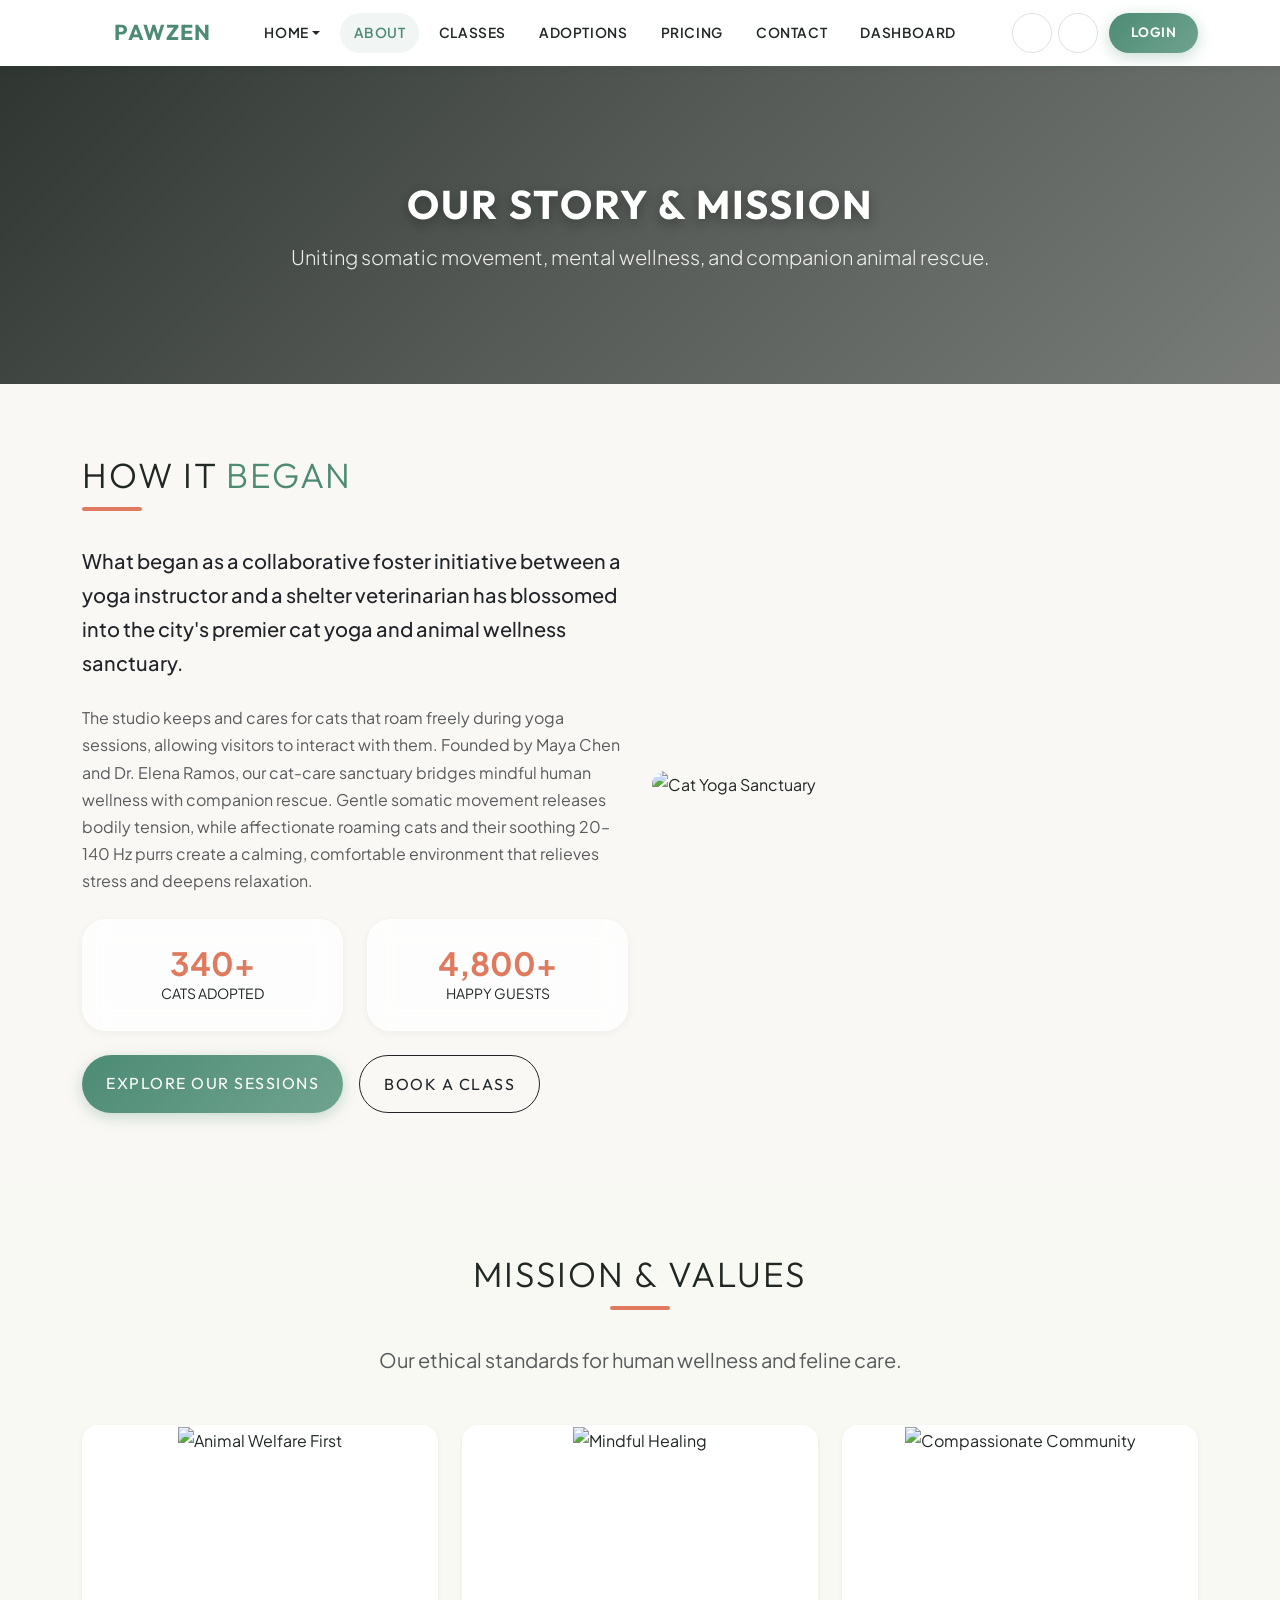
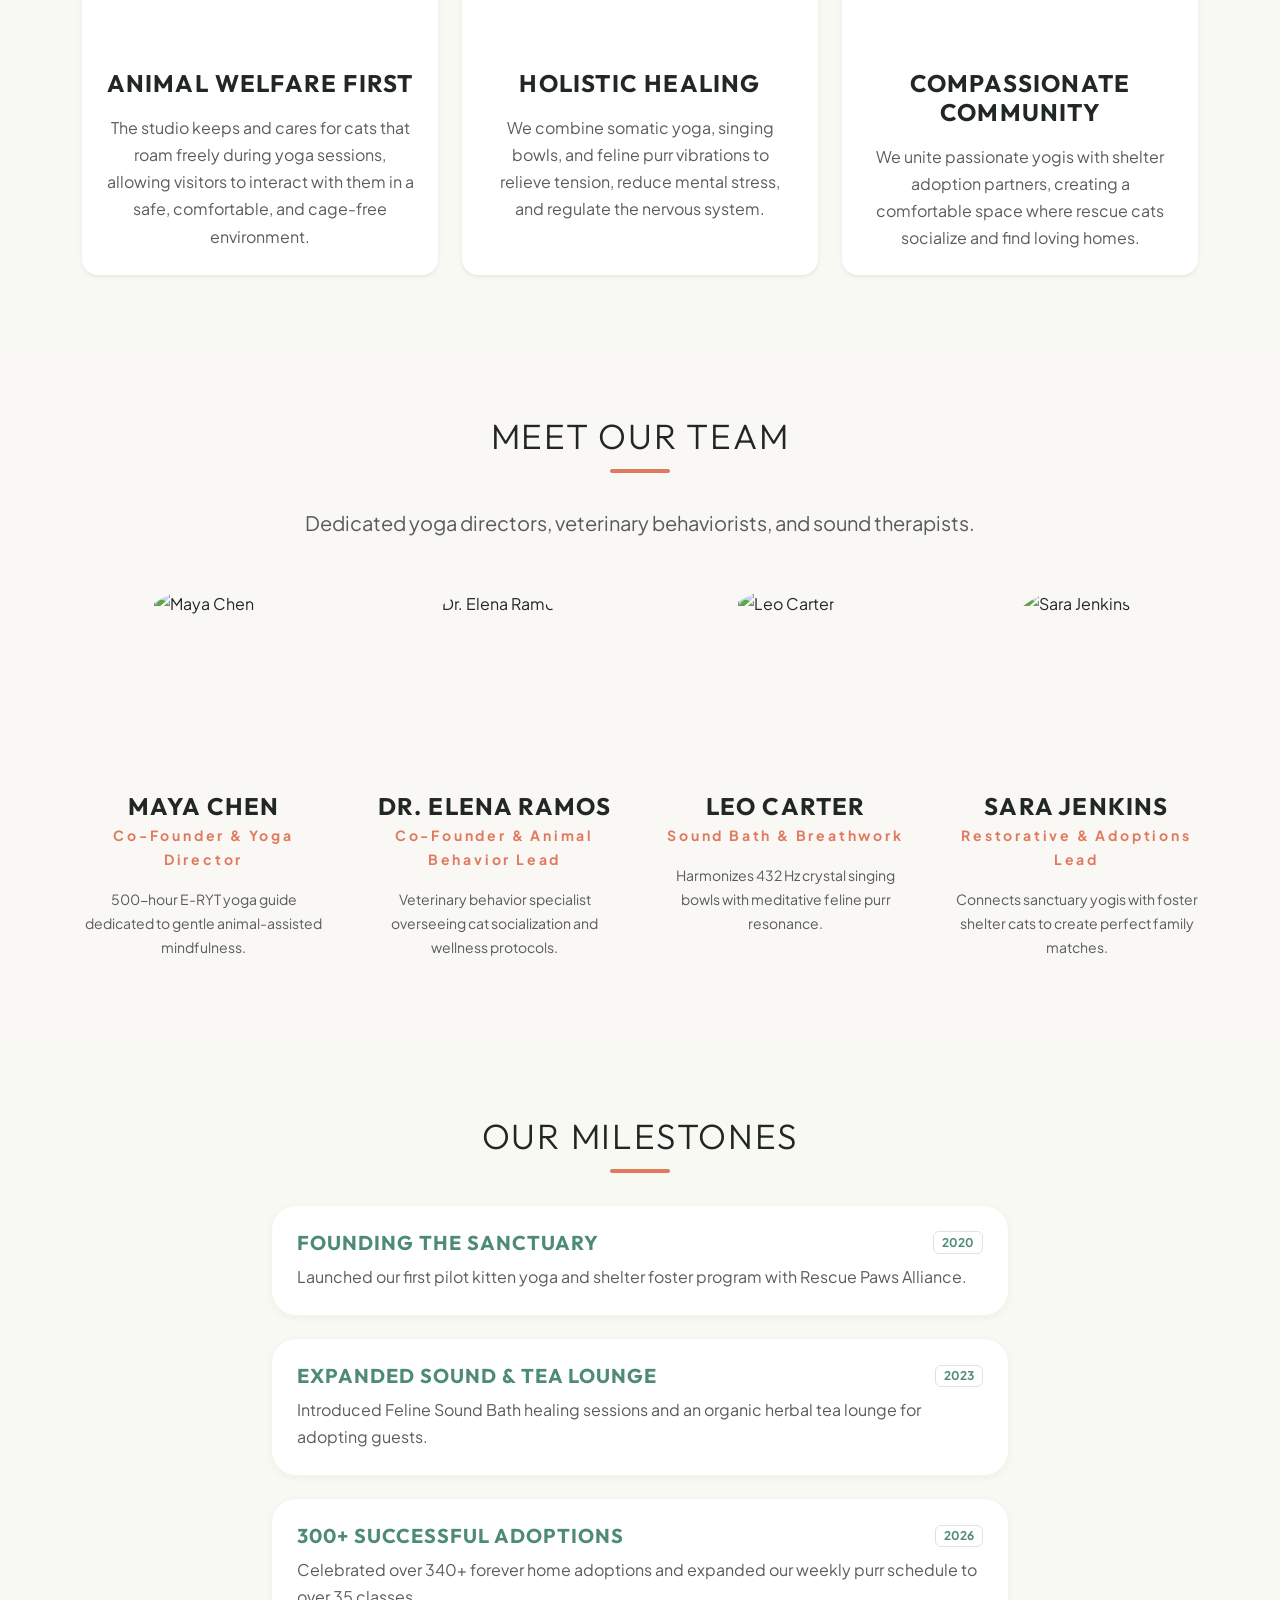
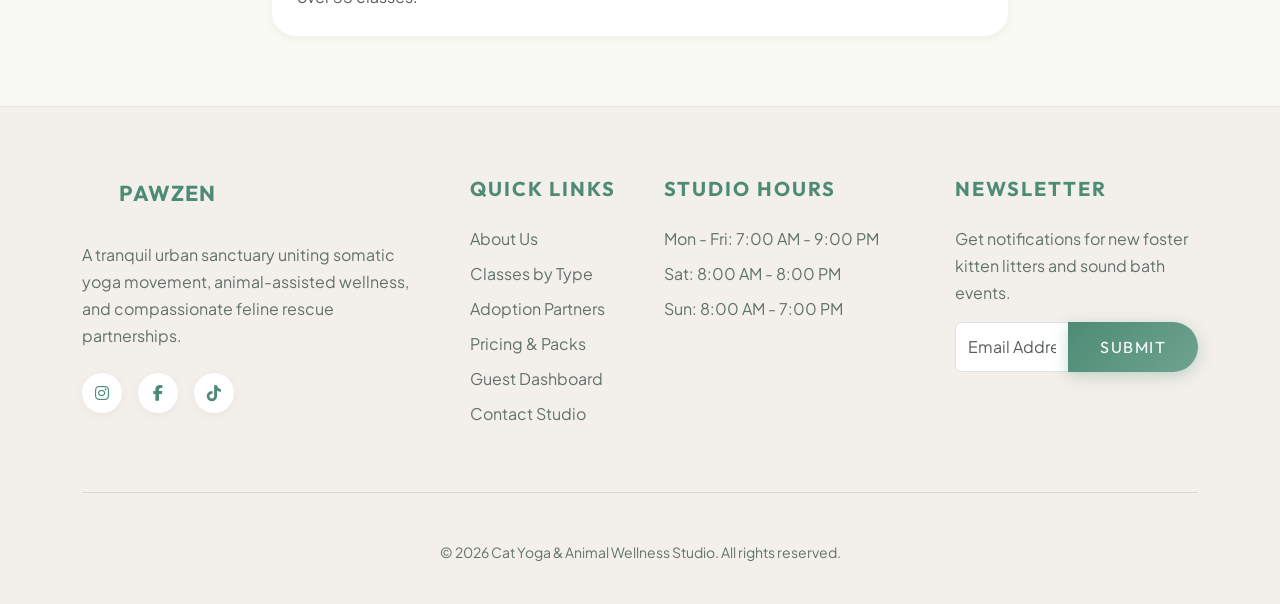
==== commit 6be0bcad: "Update cat yoga & animal wellness content, free-roaming interaction, styling, and CTAs" ====
--- a/about.html
+++ b/about.html
@@ -5,7 +5,8 @@
     <meta charset="UTF-8">
     <meta name="viewport" content="width=device-width, initial-scale=1.0">
     <title>About Us | Cat Yoga &amp; Animal Wellness Studio</title>
-    <meta name="description" content="Discover our mission of uniting mindful somatic yoga, animal-assisted wellness therapy, and ethical shelter cat foster rescue.">
+    <meta name="description"
+        content="Discover our mission of uniting mindful somatic yoga, animal-assisted wellness therapy, and ethical shelter cat foster rescue.">
 
     <!-- Favicon -->
     <link rel="icon" type="image/svg+xml" href="assets/images/favicon.svg">
@@ -13,7 +14,8 @@
     <!-- Google Fonts -->
     <link rel="preconnect" href="https://fonts.googleapis.com">
     <link rel="preconnect" href="https://fonts.gstatic.com" crossorigin>
-    <link href="https://fonts.googleapis.com/css2?family=Outfit:wght@400;500;600;700;800&family=Plus+Jakarta+Sans:wght@300;400;500;600;700&display=swap"
+    <link
+        href="https://fonts.googleapis.com/css2?family=Outfit:wght@400;500;600;700;800&family=Plus+Jakarta+Sans:wght@300;400;500;600;700&display=swap"
         rel="stylesheet">
 
     <!-- Bootstrap 5 CSS -->
@@ -73,10 +75,12 @@
     </nav>
 
     <!-- Page Header -->
-    <header class="page-header" style="background-image: linear-gradient(135deg, rgba(15, 23, 19, 0.88) 0%, rgba(15, 23, 19, 0.7) 50%, rgba(15, 23, 19, 0.55) 100%), url('https://images.unsplash.com/photo-1518791841217-8f162f1e1131?ixlib=rb-4.0.3&auto=format&fit=crop&w=1920&q=80');">
+    <header class="page-header about-header"
+        style="background-position: center 20%; background-image: linear-gradient(135deg, rgba(15, 23, 19, 0.88) 0%, rgba(15, 23, 19, 0.7) 50%, rgba(15, 23, 19, 0.55) 100%), url('https://images.unsplash.com/photo-1518791841217-8f162f1e1131?ixlib=rb-4.0.3&auto=format&fit=crop&w=1920&q=80');">
         <div class="container text-center text-white">
             <h1 class="display-3 fw-bold text-white">OUR STORY &amp; MISSION</h1>
-            <p class="lead text-white opacity-90">Uniting somatic movement, mental wellness, and companion animal rescue.</p>
+            <p class="lead text-white opacity-90">Uniting somatic movement, mental wellness, and companion animal
+                rescue.</p>
         </div>
     </header>
 
@@ -85,10 +89,17 @@
         <div class="container">
             <div class="row align-items-center">
                 <div class="col-lg-6 mb-5 mb-lg-0 animate-on-scroll">
-                    <h2 class="display-4 section-title text-start">HOW IT <span class="text-primary-custom">BEGAN</span></h2>
-                    <p class="lead mb-4 text-dark fw-medium">What began as a collaborative foster initiative between a yoga instructor and a shelter veterinarian has blossomed into the city's premier animal wellness sanctuary.</p>
-                    <p class="text-muted mb-5">Founded by Maya Chen and Dr. Elena Ramos, our studio was created to solve two interconnected challenges: urban stress and the need for peaceful, cage-free socialization spaces for shelter rescue cats. By merging somatic movement with the scientifically proven calming benefits of cat purrs, we offer an environment where both humans and felines thrive.</p>
-                    <div class="row g-4">
+                    <h2 class="display-4 section-title text-start">HOW IT <span class="text-primary-custom">BEGAN</span>
+                    </h2>
+                    <p class="lead mb-4 text-dark fw-medium">What began as a collaborative foster initiative between a
+                        yoga instructor and a shelter veterinarian has blossomed into the city's premier cat yoga and
+                        animal wellness sanctuary.</p>
+                    <p class="text-muted mb-4">The studio keeps and cares for cats that roam freely during yoga
+                        sessions, allowing visitors to interact with them. Founded by Maya Chen and Dr. Elena Ramos, our
+                        cat-care sanctuary bridges mindful human wellness with companion rescue. Gentle somatic movement
+                        releases bodily tension, while affectionate roaming cats and their soothing 20–140 Hz purrs
+                        create a calming, comfortable environment that relieves stress and deepens relaxation.</p>
+                    <div class="row g-4 mb-4">
                         <div class="col-6">
                             <div class="glass-card p-4 text-center">
                                 <div class="h2 fw-bold text-secondary-custom mb-0">340+</div>
@@ -102,6 +113,10 @@
                             </div>
                         </div>
                     </div>
+                    <div class="d-flex gap-3 text-start">
+                        <a href="services.html" class="btn btn-primary py-3 px-4">Explore Our Sessions</a>
+                        <a href="pricing.html" class="btn btn-outline-dark py-3 px-4">Book a Class</a>
+                    </div>
                 </div>
                 <div class="col-lg-6 animate-on-scroll">
                     <img src="https://images.unsplash.com/photo-1544367567-0f2fcb009e0b?ixlib=rb-4.0.3&auto=format&fit=crop&w=1200&q=80"
@@ -122,42 +137,50 @@
                 <div class="col-md-4 animate-on-scroll">
                     <div class="glass-card h-100 text-center border-0 overflow-hidden bg-white shadow-sm rounded-4">
                         <div class="overflow-hidden" style="height: 220px;">
-                            <img src="https://images.unsplash.com/photo-1514888286974-6c03e2ca1dba?ixlib=rb-4.0.3&auto=format&fit=crop&w=800&q=80" alt="Animal Welfare First" class="img-fluid w-100 h-100"
+                            <img src="https://encrypted-tbn0.gstatic.com/images?q=tbn:ANd9GcSKPOf0ET2EfwQj9xyw1Xz5CFWNLAKdrJqSekXBLKvpSg&s"
+                                alt="Animal Welfare First" class="img-fluid w-100 h-100"
                                 style="object-fit: cover; transition: transform 0.4s ease;"
                                 onmouseover="this.style.transform='scale(1.07)'"
                                 onmouseout="this.style.transform='scale(1)'">
                         </div>
                         <div class="p-4">
                             <h4 class="mb-3 fw-bold">ANIMAL WELFARE FIRST</h4>
-                            <p class="text-muted mb-0">Every cat has dedicated quiet resting quarters, veterinarian health checks, and full freedom of choice during sessions.</p>
+                            <p class="text-muted mb-0">The studio keeps and cares for cats that roam freely during yoga
+                                sessions, allowing visitors to interact with them in a safe, comfortable, and cage-free
+                                environment.</p>
                         </div>
                     </div>
                 </div>
                 <div class="col-md-4 animate-on-scroll">
                     <div class="glass-card h-100 text-center border-0 overflow-hidden bg-white shadow-sm rounded-4">
                         <div class="overflow-hidden" style="height: 220px;">
-                            <img src="https://images.unsplash.com/photo-1506126613408-eca07ce68773?ixlib=rb-4.0.3&auto=format&fit=crop&w=800&q=80" alt="Mindful Healing" class="img-fluid w-100 h-100"
+                            <img src="https://encrypted-tbn0.gstatic.com/images?q=tbn:ANd9GcRhajI1EN-16QYwUn-NmJz-AA0SDnA-bbll6PvBdlByHA&s=10"
+                                alt="Mindful Healing" class="img-fluid w-100 h-100"
                                 style="object-fit: cover; transition: transform 0.4s ease;"
                                 onmouseover="this.style.transform='scale(1.07)'"
                                 onmouseout="this.style.transform='scale(1)'">
                         </div>
                         <div class="p-4">
                             <h4 class="mb-3 fw-bold">HOLISTIC HEALING</h4>
-                            <p class="text-muted mb-0">We combine somatic breathwork, singing bowls, and feline purr vibration frequencies to help regulate the human nervous system.</p>
+                            <p class="text-muted mb-0">We combine somatic yoga, singing bowls, and feline purr
+                                vibrations to relieve tension, reduce mental stress, and regulate the nervous system.
+                            </p>
                         </div>
                     </div>
                 </div>
                 <div class="col-md-4 animate-on-scroll">
                     <div class="glass-card h-100 text-center border-0 overflow-hidden bg-white shadow-sm rounded-4">
                         <div class="overflow-hidden" style="height: 220px;">
-                            <img src="https://images.unsplash.com/photo-1548802673-380ab8ebc7b7?ixlib=rb-4.0.3&auto=format&fit=crop&w=800&q=80" alt="Compassionate Community" class="img-fluid w-100 h-100"
+                            <img src="https://encrypted-tbn0.gstatic.com/images?q=tbn:ANd9GcTWax4acGEiZhxbzVs6e2blS45KO65VkIy0jrBvBx4u6Q&s=10"
+                                alt="Compassionate Community" class="img-fluid w-100 h-100"
                                 style="object-fit: cover; transition: transform 0.4s ease;"
                                 onmouseover="this.style.transform='scale(1.07)'"
                                 onmouseout="this.style.transform='scale(1)'">
                         </div>
                         <div class="p-4">
                             <h4 class="mb-3 fw-bold">COMPASSIONATE COMMUNITY</h4>
-                            <p class="text-muted mb-0">We support shelter adoption partners and foster networks by helping rescue felines find their loving forever homes.</p>
+                            <p class="text-muted mb-0">We unite passionate yogis with shelter adoption partners,
+                                creating a comfortable space where rescue cats socialize and find loving homes.</p>
                         </div>
                     </div>
                 </div>
@@ -177,48 +200,56 @@
                     <div class="text-center group">
                         <div class="overflow-hidden rounded-circle mb-4 shadow-premium mx-auto"
                             style="width: 180px; height: 180px;">
-                            <img src="https://images.unsplash.com/photo-1518611012118-696072aa579a?ixlib=rb-4.0.3&auto=format&fit=crop&w=600&q=80" class="img-fluid w-100 h-100"
-                                style="object-fit: cover;" alt="Maya Chen">
+                            <img src="https://images.unsplash.com/photo-1518611012118-696072aa579a?ixlib=rb-4.0.3&auto=format&fit=crop&w=600&q=80"
+                                class="img-fluid w-100 h-100" style="object-fit: cover;" alt="Maya Chen">
                         </div>
                         <h4 class="mb-1 fw-bold">MAYA CHEN</h4>
-                        <p class="text-secondary-custom fw-bold small mb-3 tracking-widest">Co-Founder &amp; Yoga Director</p>
-                        <p class="text-muted small">500-hour E-RYT yoga guide dedicated to gentle animal-assisted mindfulness.</p>
+                        <p class="text-secondary-custom fw-bold small mb-3 tracking-widest">Co-Founder &amp; Yoga
+                            Director</p>
+                        <p class="text-muted small">500-hour E-RYT yoga guide dedicated to gentle animal-assisted
+                            mindfulness.</p>
                     </div>
                 </div>
                 <div class="col-lg-3 col-md-6 animate-on-scroll">
                     <div class="text-center group">
                         <div class="overflow-hidden rounded-circle mb-4 shadow-premium mx-auto"
                             style="width: 180px; height: 180px;">
-                            <img src="https://images.unsplash.com/photo-1594381898411-846e7d193883?ixlib=rb-4.0.3&auto=format&fit=crop&w=600&q=80" class="img-fluid w-100 h-100"
-                                style="object-fit: cover;" alt="Dr. Elena Ramos">
+                            <img src="https://images.unsplash.com/photo-1594381898411-846e7d193883?ixlib=rb-4.0.3&auto=format&fit=crop&w=600&q=80"
+                                class="img-fluid w-100 h-100" style="object-fit: cover;" alt="Dr. Elena Ramos">
                         </div>
                         <h4 class="mb-1 fw-bold">DR. ELENA RAMOS</h4>
-                        <p class="text-secondary-custom fw-bold small mb-3 tracking-widest">Co-Founder &amp; Animal Behavior Lead</p>
-                        <p class="text-muted small">Veterinary behavior specialist overseeing cat socialization and wellness protocols.</p>
+                        <p class="text-secondary-custom fw-bold small mb-3 tracking-widest">Co-Founder &amp; Animal
+                            Behavior Lead</p>
+                        <p class="text-muted small">Veterinary behavior specialist overseeing cat socialization and
+                            wellness protocols.</p>
                     </div>
                 </div>
                 <div class="col-lg-3 col-md-6 animate-on-scroll">
                     <div class="text-center group">
                         <div class="overflow-hidden rounded-circle mb-4 shadow-premium mx-auto"
                             style="width: 180px; height: 180px;">
-                            <img src="https://images.unsplash.com/photo-1567013127542-490d757e51fc?ixlib=rb-4.0.3&auto=format&fit=crop&w=600&q=80" class="img-fluid w-100 h-100"
-                                style="object-fit: cover;" alt="Leo Carter">
+                            <img src="https://images.unsplash.com/photo-1567013127542-490d757e51fc?ixlib=rb-4.0.3&auto=format&fit=crop&w=600&q=80"
+                                class="img-fluid w-100 h-100" style="object-fit: cover;" alt="Leo Carter">
                         </div>
                         <h4 class="mb-1 fw-bold">LEO CARTER</h4>
-                        <p class="text-secondary-custom fw-bold small mb-3 tracking-widest">Sound Bath &amp; Breathwork</p>
-                        <p class="text-muted small">Harmonizes 432 Hz crystal singing bowls with meditative feline purr resonance.</p>
+                        <p class="text-secondary-custom fw-bold small mb-3 tracking-widest">Sound Bath &amp; Breathwork
+                        </p>
+                        <p class="text-muted small">Harmonizes 432 Hz crystal singing bowls with meditative feline purr
+                            resonance.</p>
                     </div>
                 </div>
                 <div class="col-lg-3 col-md-6 animate-on-scroll">
                     <div class="text-center group">
                         <div class="overflow-hidden rounded-circle mb-4 shadow-premium mx-auto"
                             style="width: 180px; height: 180px;">
-                            <img src="https://images.unsplash.com/photo-1571019613454-1cb2f99b2d8b?ixlib=rb-4.0.3&auto=format&fit=crop&w=600&q=80" class="img-fluid w-100 h-100"
-                                style="object-fit: cover;" alt="Sara Jenkins">
+                            <img src="https://images.unsplash.com/photo-1571019613454-1cb2f99b2d8b?ixlib=rb-4.0.3&auto=format&fit=crop&w=600&q=80"
+                                class="img-fluid w-100 h-100" style="object-fit: cover;" alt="Sara Jenkins">
                         </div>
                         <h4 class="mb-1 fw-bold">SARA JENKINS</h4>
-                        <p class="text-secondary-custom fw-bold small mb-3 tracking-widest">Restorative &amp; Adoptions Lead</p>
-                        <p class="text-muted small">Connects sanctuary yogis with foster shelter cats to create perfect family matches.</p>
+                        <p class="text-secondary-custom fw-bold small mb-3 tracking-widest">Restorative &amp; Adoptions
+                            Lead</p>
+                        <p class="text-muted small">Connects sanctuary yogis with foster shelter cats to create perfect
+                            family matches.</p>
                     </div>
                 </div>
             </div>
@@ -235,23 +266,29 @@
                         <div class="glass-card p-4 mb-4 animate-on-scroll bg-white">
                             <div class="d-flex justify-content-between align-items-center mb-2">
                                 <h4 class="h5 mb-0 text-primary-custom fw-bold">FOUNDING THE SANCTUARY</h4>
-                                <span class="badge bg-white text-primary-custom border border-primary-custom">2020</span>
-                            </div>
-                            <p class="mb-0 text-muted">Launched our first pilot kitten yoga and shelter foster program with Rescue Paws Alliance.</p>
+                                <span
+                                    class="badge bg-white text-primary-custom border border-primary-custom">2020</span>
+                            </div>
+                            <p class="mb-0 text-muted">Launched our first pilot kitten yoga and shelter foster program
+                                with Rescue Paws Alliance.</p>
                         </div>
                         <div class="glass-card p-4 mb-4 animate-on-scroll bg-white">
                             <div class="d-flex justify-content-between align-items-center mb-2">
                                 <h4 class="h5 mb-0 text-primary-custom fw-bold">EXPANDED SOUND &amp; TEA LOUNGE</h4>
-                                <span class="badge bg-white text-primary-custom border border-primary-custom">2023</span>
-                            </div>
-                            <p class="mb-0 text-muted">Introduced Feline Sound Bath healing sessions and an organic herbal tea lounge for adopting guests.</p>
+                                <span
+                                    class="badge bg-white text-primary-custom border border-primary-custom">2023</span>
+                            </div>
+                            <p class="mb-0 text-muted">Introduced Feline Sound Bath healing sessions and an organic
+                                herbal tea lounge for adopting guests.</p>
                         </div>
                         <div class="glass-card p-4 animate-on-scroll bg-white">
                             <div class="d-flex justify-content-between align-items-center mb-2">
                                 <h4 class="h5 mb-0 text-primary-custom fw-bold">300+ SUCCESSFUL ADOPTIONS</h4>
-                                <span class="badge bg-white text-primary-custom border border-primary-custom">2026</span>
-                            </div>
-                            <p class="mb-0 text-muted">Celebrated over 340+ forever home adoptions and expanded our weekly purr schedule to over 35 classes.</p>
+                                <span
+                                    class="badge bg-white text-primary-custom border border-primary-custom">2026</span>
+                            </div>
+                            <p class="mb-0 text-muted">Celebrated over 340+ forever home adoptions and expanded our
+                                weekly purr schedule to over 35 classes.</p>
                         </div>
                     </div>
                 </div>
@@ -268,7 +305,8 @@
                         <i data-lucide="cat" class="me-2 text-primary-custom"></i>
                         PAWZEN
                     </a>
-                    <p class="text-light-50 mb-4">A tranquil urban sanctuary uniting somatic yoga movement, animal-assisted wellness, and compassionate feline rescue partnerships.</p>
+                    <p class="text-light-50 mb-4">A tranquil urban sanctuary uniting somatic yoga movement,
+                        animal-assisted wellness, and compassionate feline rescue partnerships.</p>
                     <div class="d-flex gap-3 social-links">
                         <a href="#"><i class="fa-brands fa-instagram"></i></a>
                         <a href="#"><i class="fa-brands fa-facebook-f"></i></a>
@@ -278,12 +316,18 @@
                 <div class="col-lg-2 col-md-4">
                     <h5 class="mb-4">QUICK LINKS</h5>
                     <ul class="list-unstyled">
-                        <li class="mb-2"><a href="about.html" class="text-light-50 text-decoration-none">About Us</a></li>
-                        <li class="mb-2"><a href="services.html" class="text-light-50 text-decoration-none">Classes by Type</a></li>
-                        <li class="mb-2"><a href="gallery.html" class="text-light-50 text-decoration-none">Adoption Partners</a></li>
-                        <li class="mb-2"><a href="pricing.html" class="text-light-50 text-decoration-none">Pricing &amp; Packs</a></li>
-                        <li class="mb-2"><a href="login.html" class="text-light-50 text-decoration-none">Guest Dashboard</a></li>
-                        <li class="mb-2"><a href="contact.html" class="text-light-50 text-decoration-none">Contact Studio</a></li>
+                        <li class="mb-2"><a href="about.html" class="text-light-50 text-decoration-none">About Us</a>
+                        </li>
+                        <li class="mb-2"><a href="services.html" class="text-light-50 text-decoration-none">Classes by
+                                Type</a></li>
+                        <li class="mb-2"><a href="gallery.html" class="text-light-50 text-decoration-none">Adoption
+                                Partners</a></li>
+                        <li class="mb-2"><a href="pricing.html" class="text-light-50 text-decoration-none">Pricing &amp;
+                                Packs</a></li>
+                        <li class="mb-2"><a href="login.html" class="text-light-50 text-decoration-none">Guest
+                                Dashboard</a></li>
+                        <li class="mb-2"><a href="contact.html" class="text-light-50 text-decoration-none">Contact
+                                Studio</a></li>
                     </ul>
                 </div>
                 <div class="col-lg-3 col-md-4">
@@ -296,7 +340,8 @@
                 </div>
                 <div class="col-lg-3 col-md-4">
                     <h5 class="mb-4">NEWSLETTER</h5>
-                    <p class="text-light-50 mb-3">Get notifications for new foster kitten litters and sound bath events.</p>
+                    <p class="text-light-50 mb-3">Get notifications for new foster kitten litters and sound bath events.
+                    </p>
                     <div class="input-group">
                         <input type="email" class="form-control" placeholder="Email Address">
                         <button class="btn btn-primary">SUBMIT</button>
--- a/assets/css/style.css
+++ b/assets/css/style.css
@@ -148,6 +148,32 @@
     transform: scale(1.05);
 }
 
+.btn-outline-primary-custom {
+    border: 1.5px solid var(--primary-color);
+    color: var(--primary-color);
+    background: transparent;
+    font-weight: 600;
+}
+
+.btn-outline-primary-custom:hover {
+    background-color: var(--primary-color);
+    border-color: var(--primary-color);
+    color: #FFFFFF;
+}
+
+.btn-outline-secondary-custom {
+    border: 1.5px solid var(--secondary-color);
+    color: var(--secondary-color);
+    background: transparent;
+    font-weight: 600;
+}
+
+.btn-outline-secondary-custom:hover {
+    background-color: var(--secondary-color);
+    border-color: var(--secondary-color);
+    color: #FFFFFF;
+}
+
 .btn-text-black {
     color: #111 !important;
 }
@@ -198,6 +224,8 @@
     color: var(--primary-color) !important;
     display: inline-flex;
     align-items: center;
+    justify-content: center;
+    height: 40px;
     line-height: 1;
     padding: 0;
     margin: 0;
@@ -208,6 +236,8 @@
     display: inline-flex;
     align-items: center;
     justify-content: center;
+    width: 24px;
+    height: 24px;
 }
 
 .navbar-collapse {
@@ -218,7 +248,7 @@
     display: flex;
     align-items: center;
     margin: 0 auto;
-    gap: 2px;
+    gap: 4px;
 }
 
 .nav-item {
@@ -232,17 +262,22 @@
     text-transform: uppercase;
     letter-spacing: 0.6px;
     color: var(--text-dark) !important;
-    margin: 0 2px;
-    padding: 0.45rem 0.55rem !important;
+    margin: 0 1px;
+    height: 40px;
+    padding: 0 0.85rem !important;
     white-space: nowrap;
     display: inline-flex;
     align-items: center;
+    justify-content: center;
     line-height: 1;
+    border-radius: 20px;
+    transition: var(--transition-base);
 }
 
 .nav-link:hover,
 .nav-link.active {
     color: var(--primary-color) !important;
+    background-color: rgba(77, 139, 117, 0.08);
 }
 
 /* Navbar Toggle & Icons */
@@ -253,27 +288,47 @@
     stroke: var(--text-dark) !important;
 }
 
+#theme-toggle,
+#rtl-toggle,
 .navbar #theme-toggle,
 .navbar #rtl-toggle {
-    border: 1px solid rgba(0, 0, 0, 0.1) !important;
+    border: 1px solid rgba(0, 0, 0, 0.12) !important;
     border-radius: 50% !important;
-    width: 38px;
-    height: 38px;
-    min-width: 38px;
-    display: inline-flex;
-    align-items: center;
-    justify-content: center;
+    width: 40px;
+    height: 40px;
+    min-width: 40px;
+    min-height: 40px;
+    display: inline-flex !important;
+    align-items: center !important;
+    justify-content: center !important;
     margin: 0 3px;
     padding: 0 !important;
-    line-height: 1;
+    line-height: 1 !important;
+    letter-spacing: 0 !important;
+    text-indent: 0 !important;
     background: transparent;
     cursor: pointer;
     transition: var(--transition-base);
 }
 
+#theme-toggle i,
+#theme-toggle svg,
+#rtl-toggle i,
+#rtl-toggle svg {
+    display: inline-flex !important;
+    align-items: center !important;
+    justify-content: center !important;
+    width: 20px !important;
+    height: 20px !important;
+    margin: 0 !important;
+    padding: 0 !important;
+}
+
+#theme-toggle:hover,
+#rtl-toggle:hover,
 .navbar #theme-toggle:hover,
 .navbar #rtl-toggle:hover {
-    background-color: rgba(0, 0, 0, 0.04);
+    background-color: rgba(0, 0, 0, 0.05);
 }
 
 .navbar .btn {
@@ -281,8 +336,9 @@
     display: inline-flex;
     align-items: center;
     justify-content: center;
-    height: 38px;
-    padding: 0 1.2rem;
+    height: 40px;
+    min-height: 40px;
+    padding: 0 1.35rem;
     font-size: 0.85rem;
     font-weight: 600;
     letter-spacing: 0.5px;
@@ -527,6 +583,28 @@
     border: none;
     box-shadow: var(--shadow-md);
     transition: var(--transition-base);
+    display: flex;
+    flex-direction: column;
+    text-align: left;
+}
+
+.climb-card .card-body {
+    display: flex;
+    flex-direction: column;
+    align-items: flex-start;
+    text-align: left;
+    flex-grow: 1;
+}
+
+.climb-card .card-title,
+.climb-card .card-text {
+    text-align: left;
+    width: 100%;
+}
+
+.climb-card .card-body a:last-child {
+    margin-top: auto;
+    align-self: flex-start;
 }
 
 .climb-card:hover {
@@ -536,14 +614,50 @@
 
 .climb-card img {
     width: 100%;
-    height: 300px;
+    height: 260px;
+    aspect-ratio: 4 / 3;
     object-fit: cover;
+    object-position: center;
     display: block;
     transition: var(--transition-slow);
 }
 
+@media (min-width: 768px) and (max-width: 991.98px) {
+    .climb-card img {
+        height: 220px;
+        aspect-ratio: 4 / 3;
+    }
+}
+
 .climb-card:hover img {
-    transform: scale(1.1);
+    transform: scale(1.05);
+}
+
+/* Studio Hours Floating Badge */
+.studio-hours-badge {
+    border-bottom-right-radius: 1.25rem !important;
+    border-top-left-radius: 1.25rem !important;
+    border-bottom-left-radius: 0 !important;
+    border-top-right-radius: 0 !important;
+}
+
+@media (max-width: 575.98px) {
+    .studio-hours-badge {
+        padding: 0.5rem 0.85rem !important;
+        max-width: 75%;
+        border-bottom-right-radius: 0.85rem !important;
+        border-top-left-radius: 0.85rem !important;
+    }
+
+    .studio-hours-badge h4 {
+        font-size: 0.75rem !important;
+        letter-spacing: 0.5px !important;
+        margin-bottom: 2px !important;
+    }
+
+    .studio-hours-badge p {
+        font-size: 0.68rem !important;
+    }
 }
 
 /* Utilities */
@@ -567,6 +681,13 @@
     color: #FFFFFF !important;
 }
 
+.page-header.about-header,
+.page-header.gallery-header,
+.page-header.adoptions-header,
+.page-header.pricing-header {
+    background-position: center 20% !important;
+}
+
 .page-header h1 {
     color: #FFFFFF !important;
     text-shadow: 0 4px 12px rgba(0, 0, 0, 0.3);
@@ -622,6 +743,47 @@
 
 .tracking-widest {
     letter-spacing: 0.2em;
+}
+
+/* Contact Info Cards Alignment */
+.contact-info-card {
+    display: flex;
+    flex-direction: column;
+    align-items: center;
+    justify-content: flex-start;
+    height: 100%;
+}
+
+.contact-info-card h6 {
+    letter-spacing: 1px;
+    font-size: 0.95rem;
+    min-height: 2.2em;
+    display: flex;
+    align-items: center;
+    justify-content: center;
+    text-align: center;
+    margin-bottom: 0.5rem;
+}
+
+.contact-info-card p {
+    margin-top: auto;
+    word-break: break-word;
+}
+
+@media (min-width: 768px) and (max-width: 991.98px) {
+    .contact-info-card {
+        padding: 1.5rem 0.5rem !important;
+    }
+
+    .contact-info-card h6 {
+        font-size: 0.78rem;
+        letter-spacing: 0.5px;
+        min-height: 2.2em;
+    }
+
+    .contact-info-card p {
+        font-size: 0.74rem;
+    }
 }
 
 /* Grid Pattern Overlay */
@@ -774,6 +936,38 @@
     padding: 0.65rem 1.25rem !important;
     font-size: 0.88rem !important;
     border-radius: 50px;
+    transition: all 0.3s cubic-bezier(0.4, 0, 0.2, 1);
+}
+
+.auth-card .btn-primary:hover,
+.auth-card .btn-primary:focus {
+    transform: translateY(-2px);
+    box-shadow: 0 8px 25px rgba(77, 139, 117, 0.45) !important;
+    background: linear-gradient(135deg, var(--primary-light), var(--primary-color)) !important;
+    color: #FFFFFF !important;
+}
+
+.auth-card .btn-primary:active {
+    transform: translateY(0);
+}
+
+.auth-card a {
+    transition: var(--transition-base);
+    display: inline-block;
+}
+
+.auth-card a.text-primary-custom:hover,
+.auth-card a.text-primary-custom:focus {
+    color: var(--primary-dark) !important;
+    text-decoration: underline !important;
+    opacity: 0.9;
+}
+
+.auth-card a.text-secondary-custom:hover,
+.auth-card a.text-secondary-custom:focus {
+    color: var(--secondary-dark) !important;
+    text-decoration: underline !important;
+    opacity: 0.9;
 }
 
 .auth-toggles {
@@ -814,19 +1008,36 @@
 .social-btn {
     width: 44px;
     height: 44px;
-    display: flex;
-    align-items: center;
-    justify-content: center;
-    border-radius: 50%;
+    min-width: 44px;
+    min-height: 44px;
+    display: inline-flex !important;
+    align-items: center !important;
+    justify-content: center !important;
+    border-radius: 50% !important;
     border: 1px solid #e0e0e0;
     color: #333333 !important;
     transition: all 0.3s cubic-bezier(0.175, 0.885, 0.32, 1.275);
     background: #FFFFFF;
     box-shadow: 0 4px 6px rgba(0, 0, 0, 0.05);
-    font-size: 1rem;
-}
-
-.social-btn i {
+    font-size: 1.1rem;
+    padding: 0 !important;
+    margin: 0;
+    letter-spacing: 0 !important;
+    line-height: 1 !important;
+    text-indent: 0 !important;
+    text-align: center;
+}
+
+.social-btn i,
+.social-btn svg {
+    display: inline-flex !important;
+    align-items: center !important;
+    justify-content: center !important;
+    line-height: 1 !important;
+    margin: 0 !important;
+    padding: 0 !important;
+    width: auto !important;
+    height: auto !important;
     transition: all 0.3s ease;
 }
 
@@ -838,7 +1049,11 @@
     color: #FFFFFF !important;
 }
 
-.social-btn:hover i {
+.social-btn:hover i,
+.social-btn:hover svg,
+.social-btn:hover .text-primary-custom {
+    color: #FFFFFF !important;
+    fill: #FFFFFF !important;
     transform: scale(1.1);
 }
 
@@ -848,9 +1063,21 @@
     letter-spacing: 2px;
 }
 
-.text-primary-custom:hover,
-.text-secondary-custom:hover {
-    text-decoration: none !important;
+a.text-primary-custom,
+a.text-secondary-custom {
+    transition: var(--transition-base);
+}
+
+a.text-secondary-custom:hover,
+a.text-secondary-custom:focus {
+    color: var(--secondary-dark) !important;
+    text-decoration: underline !important;
+}
+
+a.text-primary-custom:hover,
+a.text-primary-custom:focus {
+    color: var(--primary-dark) !important;
+    text-decoration: underline !important;
 }
 
 /* =============================================
@@ -862,7 +1089,9 @@
 h2 span:hover,
 .navbar-brand:hover,
 span.text-secondary-custom:hover,
-span.text-primary-custom:hover {
+span.text-primary-custom:hover,
+div.text-secondary-custom:hover,
+div.text-primary-custom:hover {
     text-decoration: none !important;
 }
 
@@ -933,8 +1162,37 @@
     /* Keep it static on hover */
 }
 
+/* RESERVE YOUR CLASS SLOT Form Styling */
+.cta-form-card {
+    border: 1.5px solid rgba(77, 139, 117, 0.3) !important;
+    background: #FFFFFF !important;
+    box-shadow: 0 12px 36px rgba(77, 139, 117, 0.10) !important;
+}
+
 .cta-form-card .small {
     color: var(--text-dark) !important;
+}
+
+.cta-form-card .form-control {
+    border: 1.5px solid #CAD5CF !important;
+    background-color: #FAF8F5 !important;
+    font-size: 0.95rem;
+    color: var(--text-dark);
+    transition: var(--transition-base);
+}
+
+.cta-form-card .form-control:focus {
+    border-color: var(--primary-color) !important;
+    box-shadow: 0 0 0 3px rgba(77, 139, 117, 0.2) !important;
+    background-color: #FFFFFF !important;
+}
+
+.cta-form-card .form-control::placeholder {
+    font-size: 0.85rem !important;
+    color: #8E9E97 !important;
+    font-weight: 400;
+    opacity: 0.85;
+    letter-spacing: 0.2px;
 }
 
 /* Pricing Popular Badge */
@@ -1058,7 +1316,12 @@
     border-radius: 20px;
     height: 100%;
     display: flex;
-    align-items: center;
+    flex-direction: column;
+    justify-content: space-between;
+}
+
+.workshop-card .border-white-10 {
+    border-color: rgba(255, 255, 255, 0.1) !important;
 }
 
 .workshop-card:hover {
@@ -1097,6 +1360,16 @@
 .workshop-card .btn {
     flex-shrink: 0;
     white-space: nowrap;
+    border-radius: 50px;
+    transition: var(--transition-base);
+}
+
+.workshop-card .btn:hover {
+    background: var(--secondary-color) !important;
+    border-color: var(--secondary-color) !important;
+    color: #FFFFFF !important;
+    transform: translateY(-2px);
+    box-shadow: 0 4px 15px rgba(224, 122, 95, 0.35);
 }
 
 #home2-cta {
@@ -1231,21 +1504,12 @@
     }
 
     .workshop-card {
-        flex-direction: column;
-        align-items: flex-start;
-        gap: 1rem;
-        padding: 1.5rem !important;
-    }
-
-    .workshop-card .pe-3 {
-        padding-right: 0 !important;
-        width: 100%;
+        padding: 1.25rem !important;
     }
 
     .workshop-card .btn {
         width: 100%;
         text-align: center;
-        margin-top: 0.25rem;
     }
 
     .stats-box {
@@ -1687,6 +1951,14 @@
         transform: translateX(0);
     }
 
+    #sidebarToggleBtn {
+        display: inline-flex !important;
+    }
+
+    #sidebarCloseBtn {
+        display: block !important;
+    }
+
     .dashboard-main {
         padding: 24px 20px;
     }
@@ -1723,6 +1995,10 @@
 
     .dash-card {
         padding: 20px 16px;
+    }
+
+    .dash-card-title {
+        font-size: 1.1rem;
     }
 }
 
--- a/assets/css/dark-mode.css
+++ b/assets/css/dark-mode.css
@@ -44,6 +44,19 @@
     border: 1px solid rgba(255, 255, 255, 0.08) !important;
 }
 
+[data-theme="dark"] .auth-card a.text-primary-custom:hover,
+[data-theme="dark"] .auth-card a.text-primary-custom:focus {
+    color: var(--primary-light) !important;
+    text-decoration: underline !important;
+}
+
+[data-theme="dark"] .auth-card a.text-secondary-custom:hover,
+[data-theme="dark"] .auth-card a.text-secondary-custom:focus {
+    color: var(--secondary-light) !important;
+    text-decoration: underline !important;
+}
+
+
 [data-theme="dark"] .nav-link {
     color: #E0E0E0 !important;
 }
@@ -241,6 +254,15 @@
     color: #AAAAAA !important;
 }
 
+[data-theme="dark"] .contact-info-card {
+    background-color: #1E1E1E !important;
+    border: 1px solid rgba(255, 255, 255, 0.08) !important;
+}
+
+[data-theme="dark"] .contact-info-card h6 {
+    color: #F0F0F0 !important;
+}
+
 /* =============================================
    FORMS
    ============================================= */
@@ -487,6 +509,10 @@
     color: #FFFFFF !important;
 }
 
+[data-theme="dark"] .cta-form-card .form-control::placeholder {
+    color: #888888 !important;
+}
+
 [data-theme="dark"] #testimonials .fw-bold {
     color: #FFFFFF !important;
 }
@@ -549,3 +575,69 @@
     opacity: 1 !important;
 }
 
+/* Link Hovers in Dark Mode */
+[data-theme="dark"] a.text-secondary-custom:hover,
+[data-theme="dark"] a.text-secondary-custom:focus {
+    color: var(--secondary-light) !important;
+    text-decoration: underline !important;
+}
+
+[data-theme="dark"] a.text-primary-custom:hover,
+[data-theme="dark"] a.text-primary-custom:focus {
+    color: var(--primary-light) !important;
+    text-decoration: underline !important;
+}
+
+/* Dashboard & Wellness Waiver Dark Mode Visibility */
+[data-theme="dark"] .btn-outline-primary-custom {
+    border: 1.5px solid var(--primary-light) !important;
+    color: #FFFFFF !important;
+    background: rgba(77, 139, 117, 0.2) !important;
+}
+
+[data-theme="dark"] .btn-outline-primary-custom:hover {
+    background-color: var(--primary-color) !important;
+    border-color: var(--primary-color) !important;
+    color: #FFFFFF !important;
+}
+
+[data-theme="dark"] .btn-outline-primary-custom i,
+[data-theme="dark"] .btn-outline-primary-custom svg {
+    color: #FFFFFF !important;
+    stroke: #FFFFFF !important;
+}
+
+[data-theme="dark"] .btn-outline-secondary-custom {
+    border: 1.5px solid var(--secondary-light) !important;
+    color: #FFFFFF !important;
+    background: rgba(224, 122, 95, 0.2) !important;
+}
+
+[data-theme="dark"] .btn-outline-secondary-custom:hover {
+    background-color: var(--secondary-color) !important;
+    border-color: var(--secondary-color) !important;
+    color: #FFFFFF !important;
+}
+
+[data-theme="dark"] .btn-outline-secondary-custom i,
+[data-theme="dark"] .btn-outline-secondary-custom svg {
+    color: #FFFFFF !important;
+    stroke: #FFFFFF !important;
+}
+
+[data-theme="dark"] .dash-card .bg-light {
+    background-color: rgba(255, 255, 255, 0.05) !important;
+    border: 1px solid rgba(255, 255, 255, 0.08) !important;
+}
+
+[data-theme="dark"] #waiver-reminders .bg-light h6 {
+    color: #FFFFFF !important;
+}
+
+[data-theme="dark"] #waiver-reminders .bg-light ul,
+[data-theme="dark"] #waiver-reminders .bg-light li {
+    color: #CCCCCC !important;
+}
+
+
+
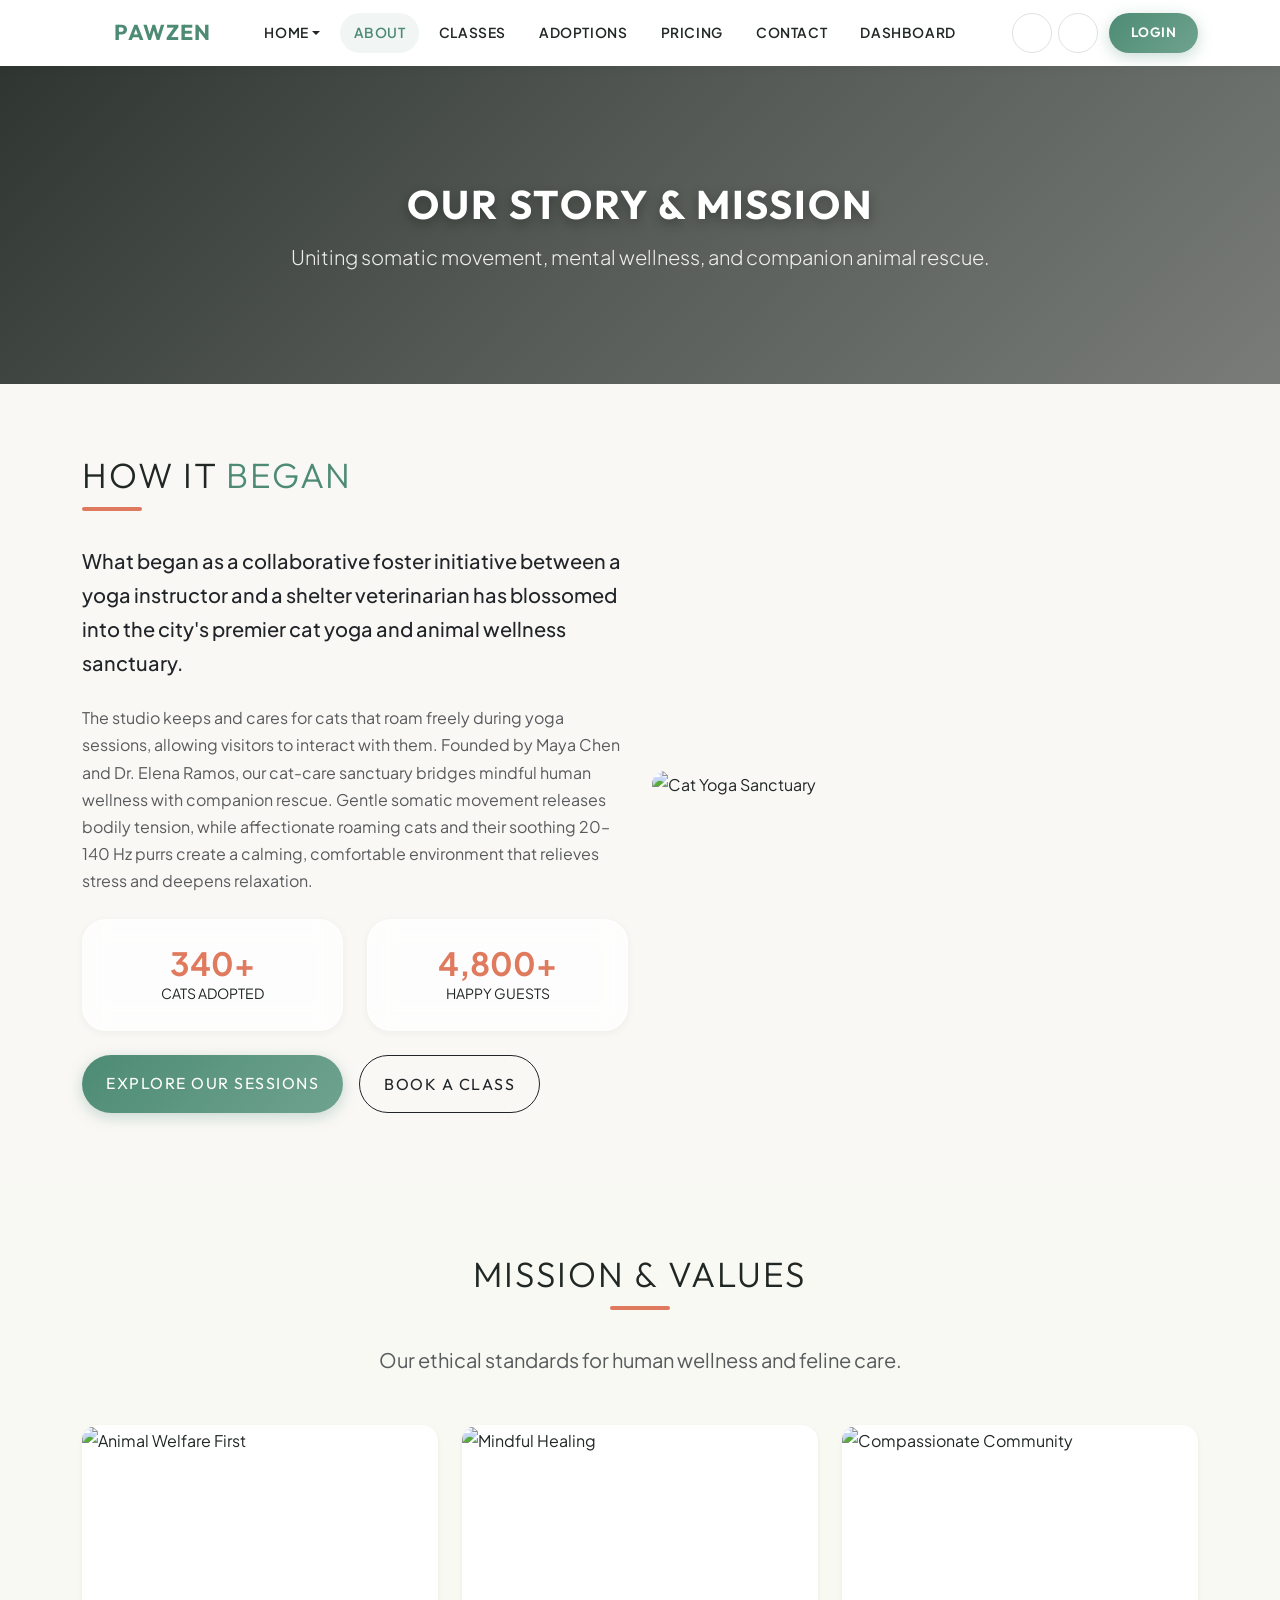
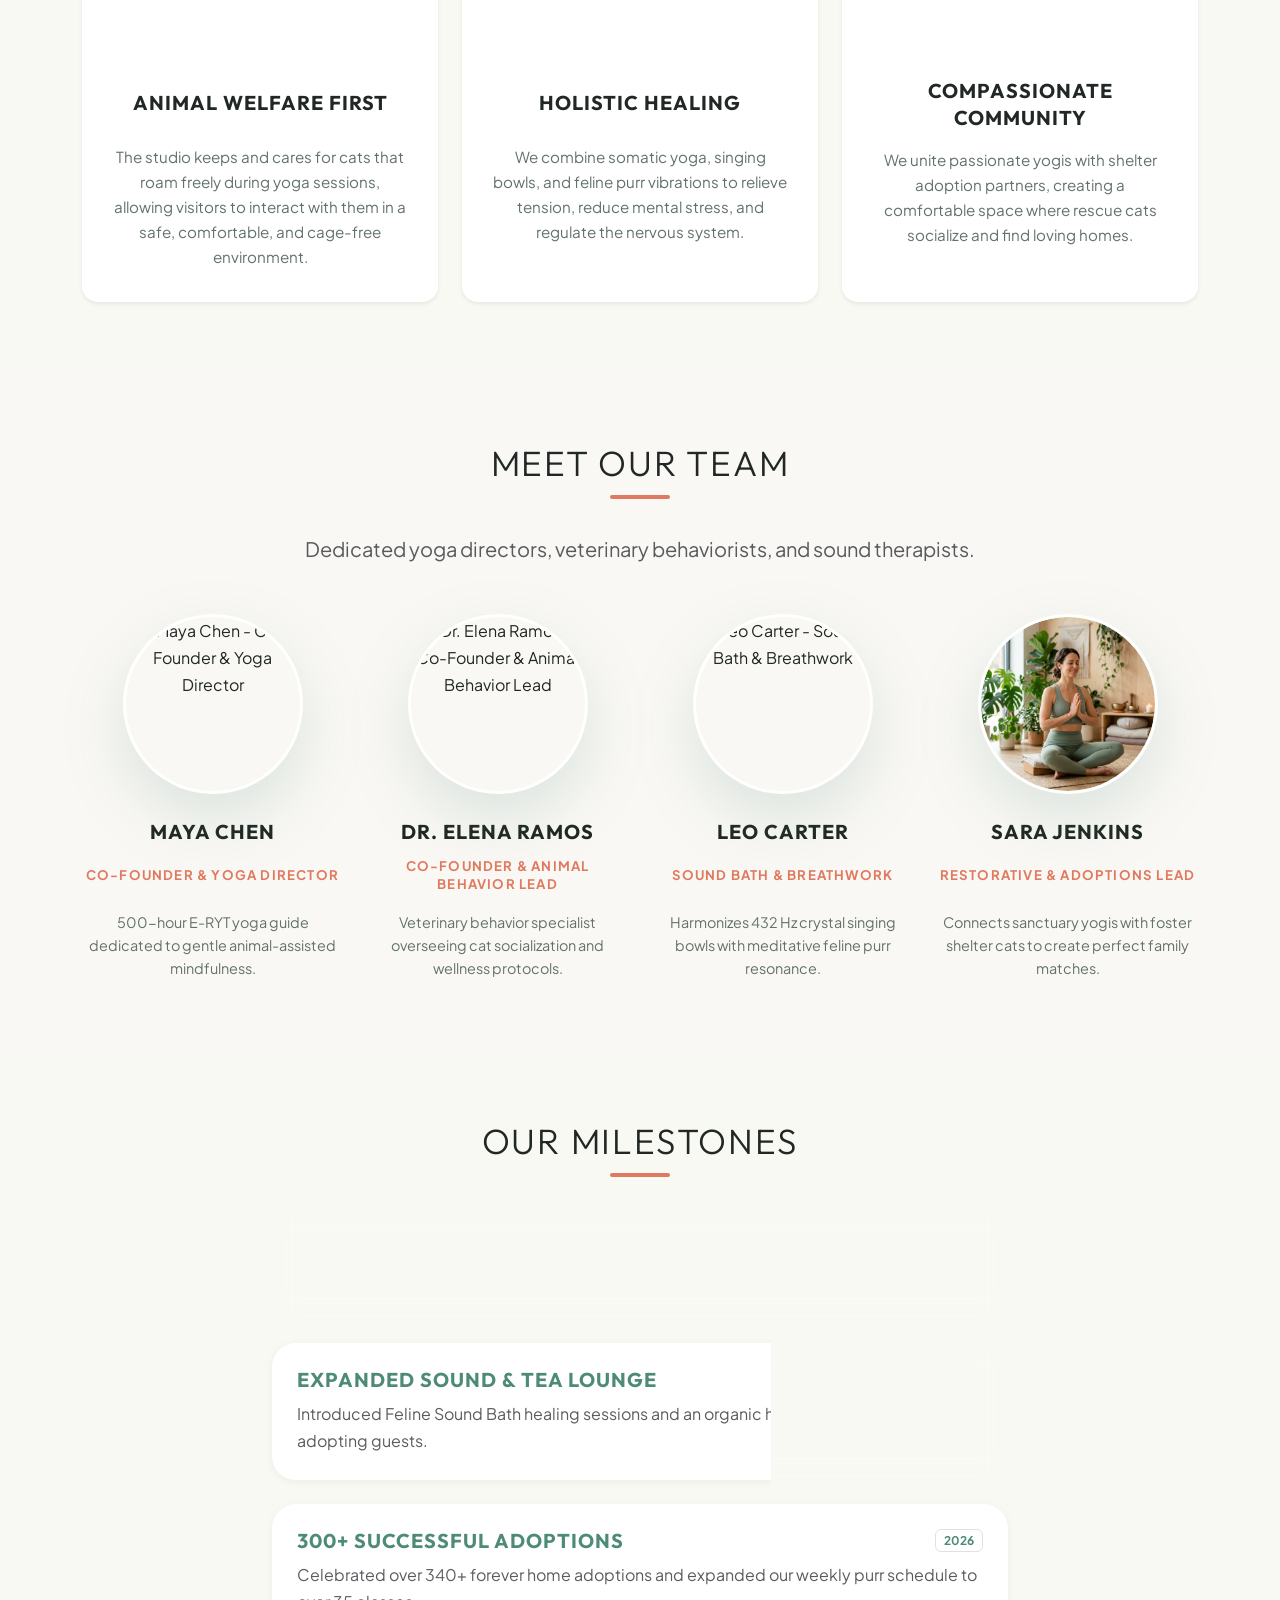
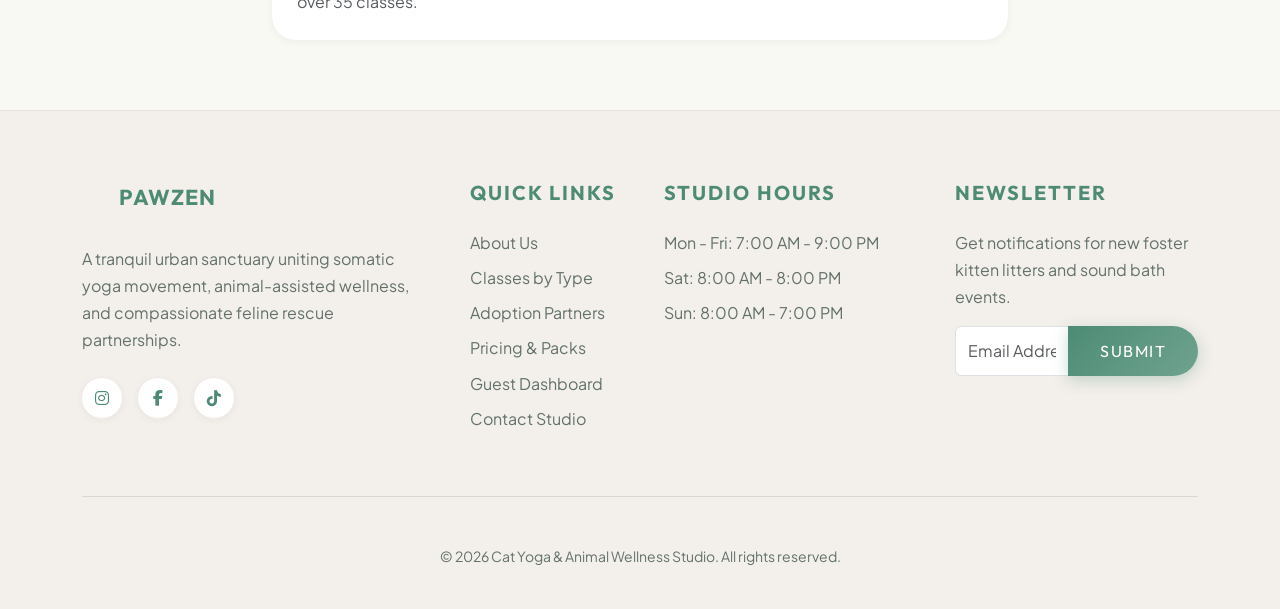
==== commit 72cc349f: "Fix text and button alignments across Specialists, Mission & Values, Team, Classes, Contact, and Ado" ====
--- a/about.html
+++ b/about.html
@@ -127,59 +127,49 @@
     </section>
 
     <!-- Mission & Values -->
-    <section class="section-padding bg-light grid-pattern">
+    <section class="section-padding bg-light grid-pattern" id="mission-values">
         <div class="container">
             <div class="text-center mb-5 animate-on-scroll">
                 <h2 class="display-4 section-title">MISSION &amp; VALUES</h2>
                 <p class="text-muted fs-5">Our ethical standards for human wellness and feline care.</p>
             </div>
-            <div class="row g-4">
-                <div class="col-md-4 animate-on-scroll">
-                    <div class="glass-card h-100 text-center border-0 overflow-hidden bg-white shadow-sm rounded-4">
-                        <div class="overflow-hidden" style="height: 220px;">
+            <div class="row g-4 justify-content-center">
+                <div class="col-md-4 animate-on-scroll d-flex">
+                    <div class="glass-card values-card w-100 border-0 overflow-hidden bg-white shadow-sm rounded-4">
+                        <div class="values-card-media">
                             <img src="https://encrypted-tbn0.gstatic.com/images?q=tbn:ANd9GcSKPOf0ET2EfwQj9xyw1Xz5CFWNLAKdrJqSekXBLKvpSg&s"
-                                alt="Animal Welfare First" class="img-fluid w-100 h-100"
-                                style="object-fit: cover; transition: transform 0.4s ease;"
-                                onmouseover="this.style.transform='scale(1.07)'"
-                                onmouseout="this.style.transform='scale(1)'">
-                        </div>
-                        <div class="p-4">
-                            <h4 class="mb-3 fw-bold">ANIMAL WELFARE FIRST</h4>
-                            <p class="text-muted mb-0">The studio keeps and cares for cats that roam freely during yoga
+                                alt="Animal Welfare First">
+                        </div>
+                        <div class="values-card-body">
+                            <h4 class="values-card-title">ANIMAL WELFARE FIRST</h4>
+                            <p class="values-card-text">The studio keeps and cares for cats that roam freely during yoga
                                 sessions, allowing visitors to interact with them in a safe, comfortable, and cage-free
                                 environment.</p>
                         </div>
                     </div>
                 </div>
-                <div class="col-md-4 animate-on-scroll">
-                    <div class="glass-card h-100 text-center border-0 overflow-hidden bg-white shadow-sm rounded-4">
-                        <div class="overflow-hidden" style="height: 220px;">
+                <div class="col-md-4 animate-on-scroll d-flex">
+                    <div class="glass-card values-card w-100 border-0 overflow-hidden bg-white shadow-sm rounded-4">
+                        <div class="values-card-media">
                             <img src="https://encrypted-tbn0.gstatic.com/images?q=tbn:ANd9GcRhajI1EN-16QYwUn-NmJz-AA0SDnA-bbll6PvBdlByHA&s=10"
-                                alt="Mindful Healing" class="img-fluid w-100 h-100"
-                                style="object-fit: cover; transition: transform 0.4s ease;"
-                                onmouseover="this.style.transform='scale(1.07)'"
-                                onmouseout="this.style.transform='scale(1)'">
-                        </div>
-                        <div class="p-4">
-                            <h4 class="mb-3 fw-bold">HOLISTIC HEALING</h4>
-                            <p class="text-muted mb-0">We combine somatic yoga, singing bowls, and feline purr
-                                vibrations to relieve tension, reduce mental stress, and regulate the nervous system.
-                            </p>
-                        </div>
-                    </div>
-                </div>
-                <div class="col-md-4 animate-on-scroll">
-                    <div class="glass-card h-100 text-center border-0 overflow-hidden bg-white shadow-sm rounded-4">
-                        <div class="overflow-hidden" style="height: 220px;">
+                                alt="Mindful Healing">
+                        </div>
+                        <div class="values-card-body">
+                            <h4 class="values-card-title">HOLISTIC HEALING</h4>
+                            <p class="values-card-text">We combine somatic yoga, singing bowls, and feline purr
+                                vibrations to relieve tension, reduce mental stress, and regulate the nervous system.</p>
+                        </div>
+                    </div>
+                </div>
+                <div class="col-md-4 animate-on-scroll d-flex">
+                    <div class="glass-card values-card w-100 border-0 overflow-hidden bg-white shadow-sm rounded-4">
+                        <div class="values-card-media">
                             <img src="https://encrypted-tbn0.gstatic.com/images?q=tbn:ANd9GcTWax4acGEiZhxbzVs6e2blS45KO65VkIy0jrBvBx4u6Q&s=10"
-                                alt="Compassionate Community" class="img-fluid w-100 h-100"
-                                style="object-fit: cover; transition: transform 0.4s ease;"
-                                onmouseover="this.style.transform='scale(1.07)'"
-                                onmouseout="this.style.transform='scale(1)'">
-                        </div>
-                        <div class="p-4">
-                            <h4 class="mb-3 fw-bold">COMPASSIONATE COMMUNITY</h4>
-                            <p class="text-muted mb-0">We unite passionate yogis with shelter adoption partners,
+                                alt="Compassionate Community">
+                        </div>
+                        <div class="values-card-body">
+                            <h4 class="values-card-title">COMPASSIONATE COMMUNITY</h4>
+                            <p class="values-card-text">We unite passionate yogis with shelter adoption partners,
                                 creating a comfortable space where rescue cats socialize and find loving homes.</p>
                         </div>
                     </div>
@@ -189,67 +179,56 @@
     </section>
 
     <!-- Coaches/Trainers -->
-    <section class="section-padding">
+    <section class="section-padding about-team-section" id="meet-our-team">
         <div class="container">
             <div class="text-center mb-5 animate-on-scroll">
                 <h2 class="display-4 section-title">MEET OUR TEAM</h2>
                 <p class="text-muted fs-5">Dedicated yoga directors, veterinary behaviorists, and sound therapists.</p>
             </div>
-            <div class="row g-5 justify-content-center">
-                <div class="col-lg-3 col-md-6 animate-on-scroll">
-                    <div class="text-center group">
-                        <div class="overflow-hidden rounded-circle mb-4 shadow-premium mx-auto"
-                            style="width: 180px; height: 180px;">
+            <div class="row g-4 justify-content-center">
+                <div class="col-lg-3 col-md-6 animate-on-scroll d-flex">
+                    <div class="team-member-card">
+                        <div class="team-avatar mx-auto">
                             <img src="https://images.unsplash.com/photo-1518611012118-696072aa579a?ixlib=rb-4.0.3&auto=format&fit=crop&w=600&q=80"
-                                class="img-fluid w-100 h-100" style="object-fit: cover;" alt="Maya Chen">
-                        </div>
-                        <h4 class="mb-1 fw-bold">MAYA CHEN</h4>
-                        <p class="text-secondary-custom fw-bold small mb-3 tracking-widest">Co-Founder &amp; Yoga
-                            Director</p>
-                        <p class="text-muted small">500-hour E-RYT yoga guide dedicated to gentle animal-assisted
-                            mindfulness.</p>
-                    </div>
-                </div>
-                <div class="col-lg-3 col-md-6 animate-on-scroll">
-                    <div class="text-center group">
-                        <div class="overflow-hidden rounded-circle mb-4 shadow-premium mx-auto"
-                            style="width: 180px; height: 180px;">
+                                alt="Maya Chen - Co-Founder &amp; Yoga Director">
+                        </div>
+                        <h4 class="team-name">MAYA CHEN</h4>
+                        <p class="team-role">Co-Founder &amp; Yoga Director</p>
+                        <p class="team-bio">500-hour E-RYT yoga guide dedicated to gentle animal-assisted mindfulness.</p>
+                    </div>
+                </div>
+                <div class="col-lg-3 col-md-6 animate-on-scroll d-flex">
+                    <div class="team-member-card">
+                        <div class="team-avatar mx-auto">
                             <img src="https://images.unsplash.com/photo-1594381898411-846e7d193883?ixlib=rb-4.0.3&auto=format&fit=crop&w=600&q=80"
-                                class="img-fluid w-100 h-100" style="object-fit: cover;" alt="Dr. Elena Ramos">
-                        </div>
-                        <h4 class="mb-1 fw-bold">DR. ELENA RAMOS</h4>
-                        <p class="text-secondary-custom fw-bold small mb-3 tracking-widest">Co-Founder &amp; Animal
-                            Behavior Lead</p>
-                        <p class="text-muted small">Veterinary behavior specialist overseeing cat socialization and
-                            wellness protocols.</p>
-                    </div>
-                </div>
-                <div class="col-lg-3 col-md-6 animate-on-scroll">
-                    <div class="text-center group">
-                        <div class="overflow-hidden rounded-circle mb-4 shadow-premium mx-auto"
-                            style="width: 180px; height: 180px;">
+                                alt="Dr. Elena Ramos - Co-Founder &amp; Animal Behavior Lead">
+                        </div>
+                        <h4 class="team-name">DR. ELENA RAMOS</h4>
+                        <p class="team-role">Co-Founder &amp; Animal Behavior Lead</p>
+                        <p class="team-bio">Veterinary behavior specialist overseeing cat socialization and wellness protocols.</p>
+                    </div>
+                </div>
+                <div class="col-lg-3 col-md-6 animate-on-scroll d-flex">
+                    <div class="team-member-card">
+                        <div class="team-avatar mx-auto">
                             <img src="https://images.unsplash.com/photo-1567013127542-490d757e51fc?ixlib=rb-4.0.3&auto=format&fit=crop&w=600&q=80"
-                                class="img-fluid w-100 h-100" style="object-fit: cover;" alt="Leo Carter">
-                        </div>
-                        <h4 class="mb-1 fw-bold">LEO CARTER</h4>
-                        <p class="text-secondary-custom fw-bold small mb-3 tracking-widest">Sound Bath &amp; Breathwork
-                        </p>
-                        <p class="text-muted small">Harmonizes 432 Hz crystal singing bowls with meditative feline purr
-                            resonance.</p>
-                    </div>
-                </div>
-                <div class="col-lg-3 col-md-6 animate-on-scroll">
-                    <div class="text-center group">
-                        <div class="overflow-hidden rounded-circle mb-4 shadow-premium mx-auto"
-                            style="width: 180px; height: 180px;">
-                            <img src="https://images.unsplash.com/photo-1571019613454-1cb2f99b2d8b?ixlib=rb-4.0.3&auto=format&fit=crop&w=600&q=80"
-                                class="img-fluid w-100 h-100" style="object-fit: cover;" alt="Sara Jenkins">
-                        </div>
-                        <h4 class="mb-1 fw-bold">SARA JENKINS</h4>
-                        <p class="text-secondary-custom fw-bold small mb-3 tracking-widest">Restorative &amp; Adoptions
-                            Lead</p>
-                        <p class="text-muted small">Connects sanctuary yogis with foster shelter cats to create perfect
-                            family matches.</p>
+                                alt="Leo Carter - Sound Bath &amp; Breathwork">
+                        </div>
+                        <h4 class="team-name">LEO CARTER</h4>
+                        <p class="team-role">Sound Bath &amp; Breathwork</p>
+                        <p class="team-bio">Harmonizes 432 Hz crystal singing bowls with meditative feline purr resonance.</p>
+                    </div>
+                </div>
+                <div class="col-lg-3 col-md-6 animate-on-scroll d-flex">
+                    <div class="team-member-card">
+                        <div class="team-avatar mx-auto">
+                            <img src="assets/images/coach2.jpg"
+                                onerror="this.onerror=null;this.src='https://images.unsplash.com/photo-1506126613408-eca07ce68773?ixlib=rb-4.0.3&auto=format&fit=crop&w=600&q=80';"
+                                alt="Sara Jenkins - Restorative &amp; Adoptions Lead">
+                        </div>
+                        <h4 class="team-name">SARA JENKINS</h4>
+                        <p class="team-role">Restorative &amp; Adoptions Lead</p>
+                        <p class="team-bio">Connects sanctuary yogis with foster shelter cats to create perfect family matches.</p>
                     </div>
                 </div>
             </div>
--- a/assets/css/style.css
+++ b/assets/css/style.css
@@ -751,38 +751,72 @@
     flex-direction: column;
     align-items: center;
     justify-content: flex-start;
+    text-align: center;
     height: 100%;
+    width: 100%;
+    padding: 2.25rem 1.75rem !important;
+    transition: transform 0.3s ease, box-shadow 0.3s ease;
+}
+
+.contact-info-card:hover {
+    transform: translateY(-5px);
+    box-shadow: var(--shadow-md) !important;
+}
+
+.contact-info-card .text-primary-custom {
+    display: flex;
+    align-items: center;
+    justify-content: center;
+    height: 48px;
+    width: 48px;
+    margin-bottom: 1.25rem !important;
+    flex-shrink: 0;
 }
 
 .contact-info-card h6 {
-    letter-spacing: 1px;
+    font-family: var(--heading-font);
+    letter-spacing: 1.2px;
     font-size: 0.95rem;
-    min-height: 2.2em;
+    font-weight: 700;
+    text-transform: uppercase;
+    min-height: 1.8rem;
     display: flex;
     align-items: center;
     justify-content: center;
     text-align: center;
-    margin-bottom: 0.5rem;
+    margin-bottom: 0.65rem !important;
+    width: 100%;
+    color: var(--text-dark);
+    line-height: 1.35;
 }
 
 .contact-info-card p {
-    margin-top: auto;
+    font-size: 0.9rem;
+    line-height: 1.55;
+    color: var(--text-muted);
+    margin-top: 0 !important;
+    margin-bottom: 0 !important;
+    min-height: 2.8rem;
+    display: block;
+    text-align: center;
+    width: 100%;
     word-break: break-word;
 }
 
 @media (min-width: 768px) and (max-width: 991.98px) {
     .contact-info-card {
-        padding: 1.5rem 0.5rem !important;
+        padding: 1.75rem 0.85rem !important;
     }
 
     .contact-info-card h6 {
-        font-size: 0.78rem;
-        letter-spacing: 0.5px;
-        min-height: 2.2em;
+        font-size: 0.825rem;
+        letter-spacing: 0.8px;
+        min-height: 1.8rem;
     }
 
     .contact-info-card p {
-        font-size: 0.74rem;
+        font-size: 0.8rem;
+        min-height: 2.6rem;
     }
 }
 
@@ -1146,6 +1180,409 @@
     color: var(--secondary-dark) !important;
 }
 
+/* =============================================
+   MEET THE SPECIALISTS SECTION ALIGNMENT
+   ============================================= */
+.specialists-section .specialist-card {
+    display: flex;
+    flex-direction: column;
+    align-items: center;
+    text-align: center;
+    height: 100%;
+}
+
+.specialists-section .specialist-avatar {
+    width: 140px;
+    height: 140px;
+    min-width: 140px;
+    min-height: 140px;
+    max-width: 140px;
+    max-height: 140px;
+    aspect-ratio: 1 / 1;
+    border-radius: 50% !important;
+    overflow: hidden;
+    margin-bottom: 1.5rem;
+    flex-shrink: 0;
+    box-shadow: var(--shadow-premium);
+    border: 3px solid rgba(255, 255, 255, 0.95);
+    background-color: var(--light-bg);
+    position: relative;
+}
+
+.specialists-section .specialist-avatar img {
+    width: 100%;
+    height: 100%;
+    object-fit: cover;
+    object-position: center;
+    display: block;
+    border-radius: 50%;
+    transition: transform 0.4s ease;
+}
+
+.specialists-section .specialist-card:hover .specialist-avatar img {
+    transform: scale(1.08);
+}
+
+.specialists-section .specialist-name {
+    font-family: var(--heading-font);
+    font-size: 1.15rem;
+    font-weight: 700;
+    letter-spacing: 0.05em;
+    text-transform: uppercase;
+    margin-bottom: 0.35rem;
+    line-height: 1.3;
+    min-height: 1.6rem;
+    display: flex;
+    align-items: center;
+    justify-content: center;
+    text-align: center;
+    width: 100%;
+    color: var(--text-dark);
+}
+
+.specialists-section .specialist-role {
+    font-size: 0.8rem;
+    font-weight: 700;
+    letter-spacing: 1.2px;
+    text-transform: uppercase;
+    color: var(--secondary-color);
+    margin-bottom: 0.85rem;
+    min-height: 2.6rem;
+    display: flex;
+    align-items: center;
+    justify-content: center;
+    text-align: center;
+    line-height: 1.3;
+    width: 100%;
+}
+
+.specialists-section .specialist-bio {
+    font-size: 0.875rem;
+    color: var(--text-muted);
+    line-height: 1.6;
+    margin-bottom: 0;
+    flex-grow: 1;
+    display: flex;
+    align-items: flex-start;
+    justify-content: center;
+    text-align: center;
+    width: 100%;
+}
+
+/* =============================================
+   ABOUT PAGE: MISSION & VALUES ALIGNMENT
+   ============================================= */
+.values-card {
+    display: flex;
+    flex-direction: column;
+    height: 100%;
+}
+
+.values-card-media {
+    height: 220px;
+    overflow: hidden;
+    flex-shrink: 0;
+}
+
+.values-card-media img {
+    width: 100%;
+    height: 100%;
+    object-fit: cover;
+    transition: transform 0.4s ease;
+}
+
+.values-card:hover .values-card-media img {
+    transform: scale(1.07);
+}
+
+.values-card-body {
+    display: flex;
+    flex-direction: column;
+    flex-grow: 1;
+    padding: 2rem 1.75rem;
+    text-align: center;
+}
+
+.values-card-title {
+    font-family: var(--heading-font);
+    font-size: 1.25rem;
+    font-weight: 700;
+    letter-spacing: 0.05em;
+    text-transform: uppercase;
+    min-height: 3.2rem;
+    display: flex;
+    align-items: center;
+    justify-content: center;
+    text-align: center;
+    margin-bottom: 1rem;
+    line-height: 1.35;
+    color: var(--text-dark);
+}
+
+.values-card-text {
+    font-size: 0.95rem;
+    color: var(--text-muted);
+    line-height: 1.65;
+    margin-bottom: 0;
+    flex-grow: 1;
+    display: flex;
+    align-items: flex-start;
+    justify-content: center;
+    text-align: center;
+}
+
+/* =============================================
+   ABOUT PAGE: MEET OUR TEAM ALIGNMENT
+   ============================================= */
+.about-team-section .team-member-card {
+    display: flex;
+    flex-direction: column;
+    align-items: center;
+    text-align: center;
+    height: 100%;
+    width: 100%;
+}
+
+.about-team-section .team-avatar {
+    width: 180px;
+    height: 180px;
+    min-width: 180px;
+    min-height: 180px;
+    max-width: 180px;
+    max-height: 180px;
+    aspect-ratio: 1 / 1;
+    border-radius: 50% !important;
+    overflow: hidden;
+    margin-bottom: 1.5rem;
+    flex-shrink: 0;
+    box-shadow: var(--shadow-premium);
+    border: 3px solid rgba(255, 255, 255, 0.95);
+    background-color: var(--light-bg);
+    position: relative;
+}
+
+.about-team-section .team-avatar img {
+    width: 100%;
+    height: 100%;
+    object-fit: cover;
+    object-position: center;
+    display: block;
+    border-radius: 50%;
+    transition: transform 0.4s ease;
+}
+
+.about-team-section .team-member-card:hover .team-avatar img {
+    transform: scale(1.08);
+}
+
+.about-team-section .team-name {
+    font-family: var(--heading-font);
+    font-size: 1.25rem;
+    font-weight: 700;
+    letter-spacing: 0.05em;
+    text-transform: uppercase;
+    margin-bottom: 0.35rem;
+    line-height: 1.3;
+    min-height: 1.8rem;
+    display: flex;
+    align-items: center;
+    justify-content: center;
+    text-align: center;
+    width: 100%;
+    color: var(--text-dark);
+}
+
+.about-team-section .team-role {
+    font-size: 0.825rem;
+    font-weight: 700;
+    letter-spacing: 1.2px;
+    text-transform: uppercase;
+    color: var(--secondary-color);
+    margin-bottom: 0.85rem;
+    min-height: 2.8rem;
+    display: flex;
+    align-items: center;
+    justify-content: center;
+    text-align: center;
+    line-height: 1.35;
+    width: 100%;
+}
+
+.about-team-section .team-bio {
+    font-size: 0.9rem;
+    color: var(--text-muted);
+    line-height: 1.6;
+    margin-bottom: 0;
+    flex-grow: 1;
+    display: flex;
+    align-items: flex-start;
+    justify-content: center;
+    text-align: center;
+    width: 100%;
+}
+
+/* =============================================
+   CLASSES PAGE: CLASSES BY TYPE ALIGNMENT
+   ============================================= */
+.classes-section .class-card {
+    display: flex;
+    flex-direction: column;
+    height: 100%;
+    width: 100%;
+    transition: transform 0.3s ease, box-shadow 0.3s ease;
+}
+
+.classes-section .class-card:hover {
+    transform: translateY(-8px);
+    box-shadow: var(--shadow-premium) !important;
+}
+
+.classes-section .class-card-media {
+    height: 250px;
+    width: 100%;
+    overflow: hidden;
+    flex-shrink: 0;
+    position: relative;
+}
+
+.classes-section .class-card-media img {
+    width: 100%;
+    height: 100%;
+    object-fit: cover;
+    object-position: center;
+    display: block;
+    transition: transform 0.5s ease;
+}
+
+.classes-section .class-card:hover .class-card-media img {
+    transform: scale(1.06);
+}
+
+.classes-section .class-card-body {
+    display: flex !important;
+    flex-direction: column !important;
+    align-items: center !important;
+    text-align: center !important;
+    flex-grow: 1;
+    padding: 2rem 1.75rem !important;
+}
+
+.classes-section .class-badge {
+    font-size: 0.8rem;
+    letter-spacing: 0.5px;
+    display: inline-flex;
+    align-items: center;
+    justify-content: center;
+    min-height: 28px;
+    margin-bottom: 1rem !important;
+}
+
+.classes-section .class-title {
+    font-family: var(--heading-font);
+    font-size: 1.25rem;
+    font-weight: 700;
+    letter-spacing: 1px;
+    text-transform: uppercase;
+    min-height: 3.4rem !important;
+    display: flex !important;
+    align-items: center !important;
+    justify-content: center !important;
+    text-align: center !important;
+    line-height: 1.35;
+    margin-bottom: 0.85rem !important;
+    width: 100%;
+    color: var(--text-dark);
+}
+
+.classes-section .class-description {
+    font-size: 0.875rem;
+    color: var(--text-muted);
+    line-height: 1.6;
+    margin-bottom: 1.5rem !important;
+    flex-grow: 1;
+    display: flex !important;
+    align-items: flex-start !important;
+    justify-content: center !important;
+    text-align: center !important;
+    width: 100%;
+    min-height: 4.8rem !important;
+}
+
+.classes-section .class-card-body .btn {
+    margin-top: auto !important;
+    width: 100% !important;
+    align-self: stretch !important;
+}
+
+/* =============================================
+   CLASSES PAGE: MEET THE INSTRUCTORS ALIGNMENT
+   ============================================= */
+.service-instructor-card {
+    display: flex;
+    flex-direction: column;
+    align-items: center;
+    text-align: center;
+    height: 100%;
+}
+
+.service-instructor-avatar {
+    width: 150px;
+    height: 150px;
+    min-width: 150px;
+    min-height: 150px;
+    max-width: 150px;
+    max-height: 150px;
+    aspect-ratio: 1 / 1;
+    border-radius: 50% !important;
+    overflow: hidden;
+    margin-bottom: 1rem;
+    flex-shrink: 0;
+    box-shadow: var(--shadow-md);
+    border: 3px solid rgba(255, 255, 255, 0.9);
+    background-color: var(--light-bg);
+}
+
+.service-instructor-avatar img {
+    width: 100%;
+    height: 100%;
+    object-fit: cover;
+    object-position: center;
+    display: block;
+    border-radius: 50%;
+    transition: transform 0.4s ease;
+}
+
+.service-instructor-card:hover .service-instructor-avatar img {
+    transform: scale(1.08);
+}
+
+.service-instructor-name {
+    font-family: var(--heading-font);
+    font-weight: 700;
+    font-size: 1.15rem;
+    letter-spacing: 0.05em;
+    text-transform: uppercase;
+    margin-bottom: 0.35rem;
+    min-height: 1.6rem;
+    display: flex;
+    align-items: center;
+    justify-content: center;
+    text-align: center;
+    width: 100%;
+    color: var(--text-dark);
+}
+
+.service-instructor-role {
+    font-size: 0.85rem;
+    min-height: 2.4rem;
+    display: flex;
+    align-items: center;
+    justify-content: center;
+    text-align: center;
+    width: 100%;
+    margin-bottom: 0;
+}
+
 /* CTA Section Styling */
 #cta-section {
     background-color: var(--light-bg);
--- a/assets/css/dark-mode.css
+++ b/assets/css/dark-mode.css
@@ -236,6 +236,79 @@
     color: #AAAAAA !important;
 }
 
+[data-theme="dark"] .specialists-section .specialist-avatar {
+    border-color: rgba(255, 255, 255, 0.12) !important;
+    background-color: #1A221E !important;
+}
+
+[data-theme="dark"] .specialists-section .specialist-role {
+    color: var(--secondary-light) !important;
+}
+
+[data-theme="dark"] .specialists-section .specialist-bio {
+    color: #A0B2AA !important;
+}
+
+[data-theme="dark"] .values-card {
+    background-color: #1E1E1E !important;
+}
+
+[data-theme="dark"] .values-card-title {
+    color: #F0F0F0 !important;
+}
+
+[data-theme="dark"] .values-card-text {
+    color: #AAAAAA !important;
+}
+
+[data-theme="dark"] .about-team-section .team-avatar {
+    border-color: rgba(255, 255, 255, 0.12) !important;
+    background-color: #1A221E !important;
+}
+
+[data-theme="dark"] .about-team-section .team-name {
+    color: #FAF8F5 !important;
+}
+
+[data-theme="dark"] .about-team-section .team-role {
+    color: var(--secondary-light) !important;
+}
+
+[data-theme="dark"] .about-team-section .team-bio {
+    color: #A0B2AA !important;
+}
+
+[data-theme="dark"] .classes-section .class-card {
+    background-color: #1E1E1E !important;
+    border-color: rgba(255, 255, 255, 0.08) !important;
+}
+
+[data-theme="dark"] .classes-section .class-title {
+    color: #F0F0F0 !important;
+}
+
+[data-theme="dark"] .classes-section .class-description {
+    color: #AAAAAA !important;
+}
+
+[data-theme="dark"] .classes-section .class-badge {
+    background-color: #262626 !important;
+    color: var(--primary-light) !important;
+}
+
+[data-theme="dark"] .service-instructor-avatar {
+    border-color: rgba(255, 255, 255, 0.12) !important;
+    background-color: #1A221E !important;
+}
+
+[data-theme="dark"] .service-instructor-name {
+    color: #FAF8F5 !important;
+}
+
+[data-theme="dark"] .service-instructor-role {
+    color: var(--primary-light) !important;
+}
+
 /* Climb cards */
 [data-theme="dark"] .climb-card {
     background-color: #1E1E1E !important;
@@ -261,6 +334,10 @@
 
 [data-theme="dark"] .contact-info-card h6 {
     color: #F0F0F0 !important;
+}
+
+[data-theme="dark"] .contact-info-card p {
+    color: #AAAAAA !important;
 }
 
 /* =============================================
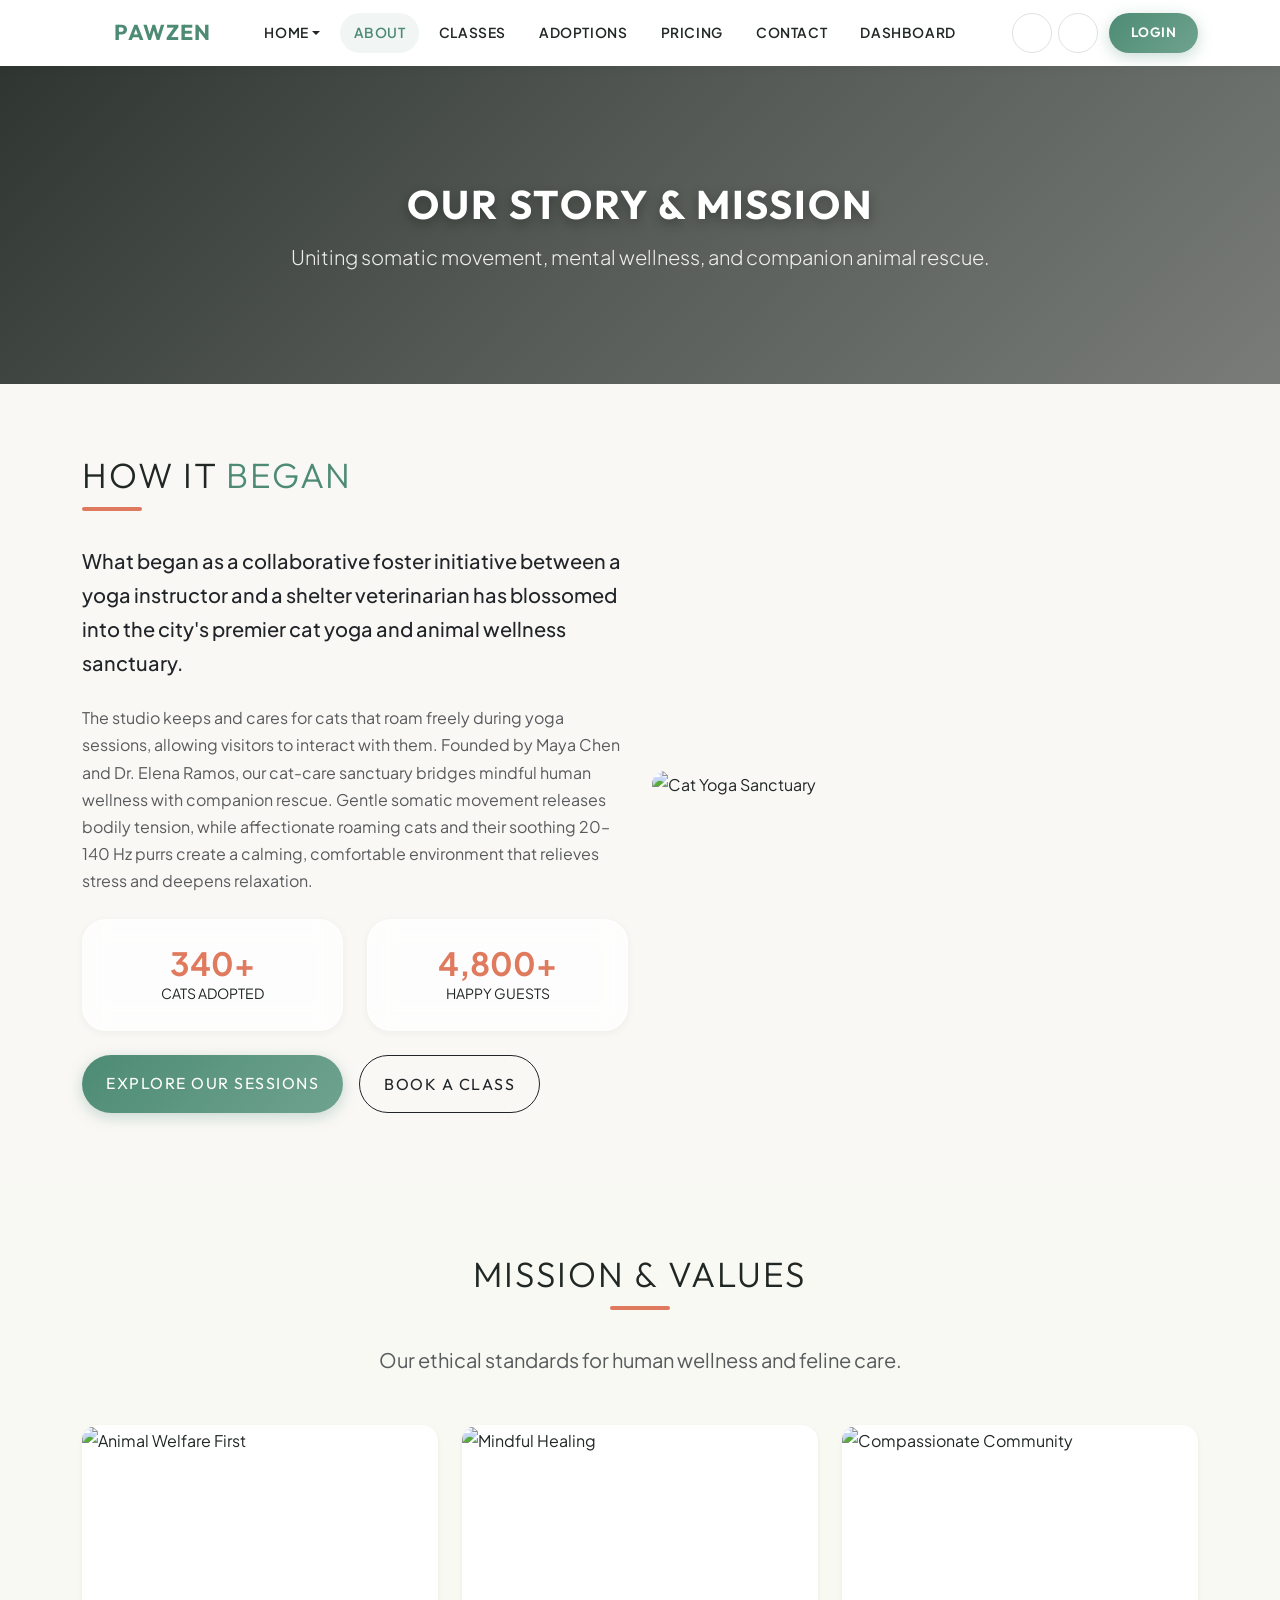
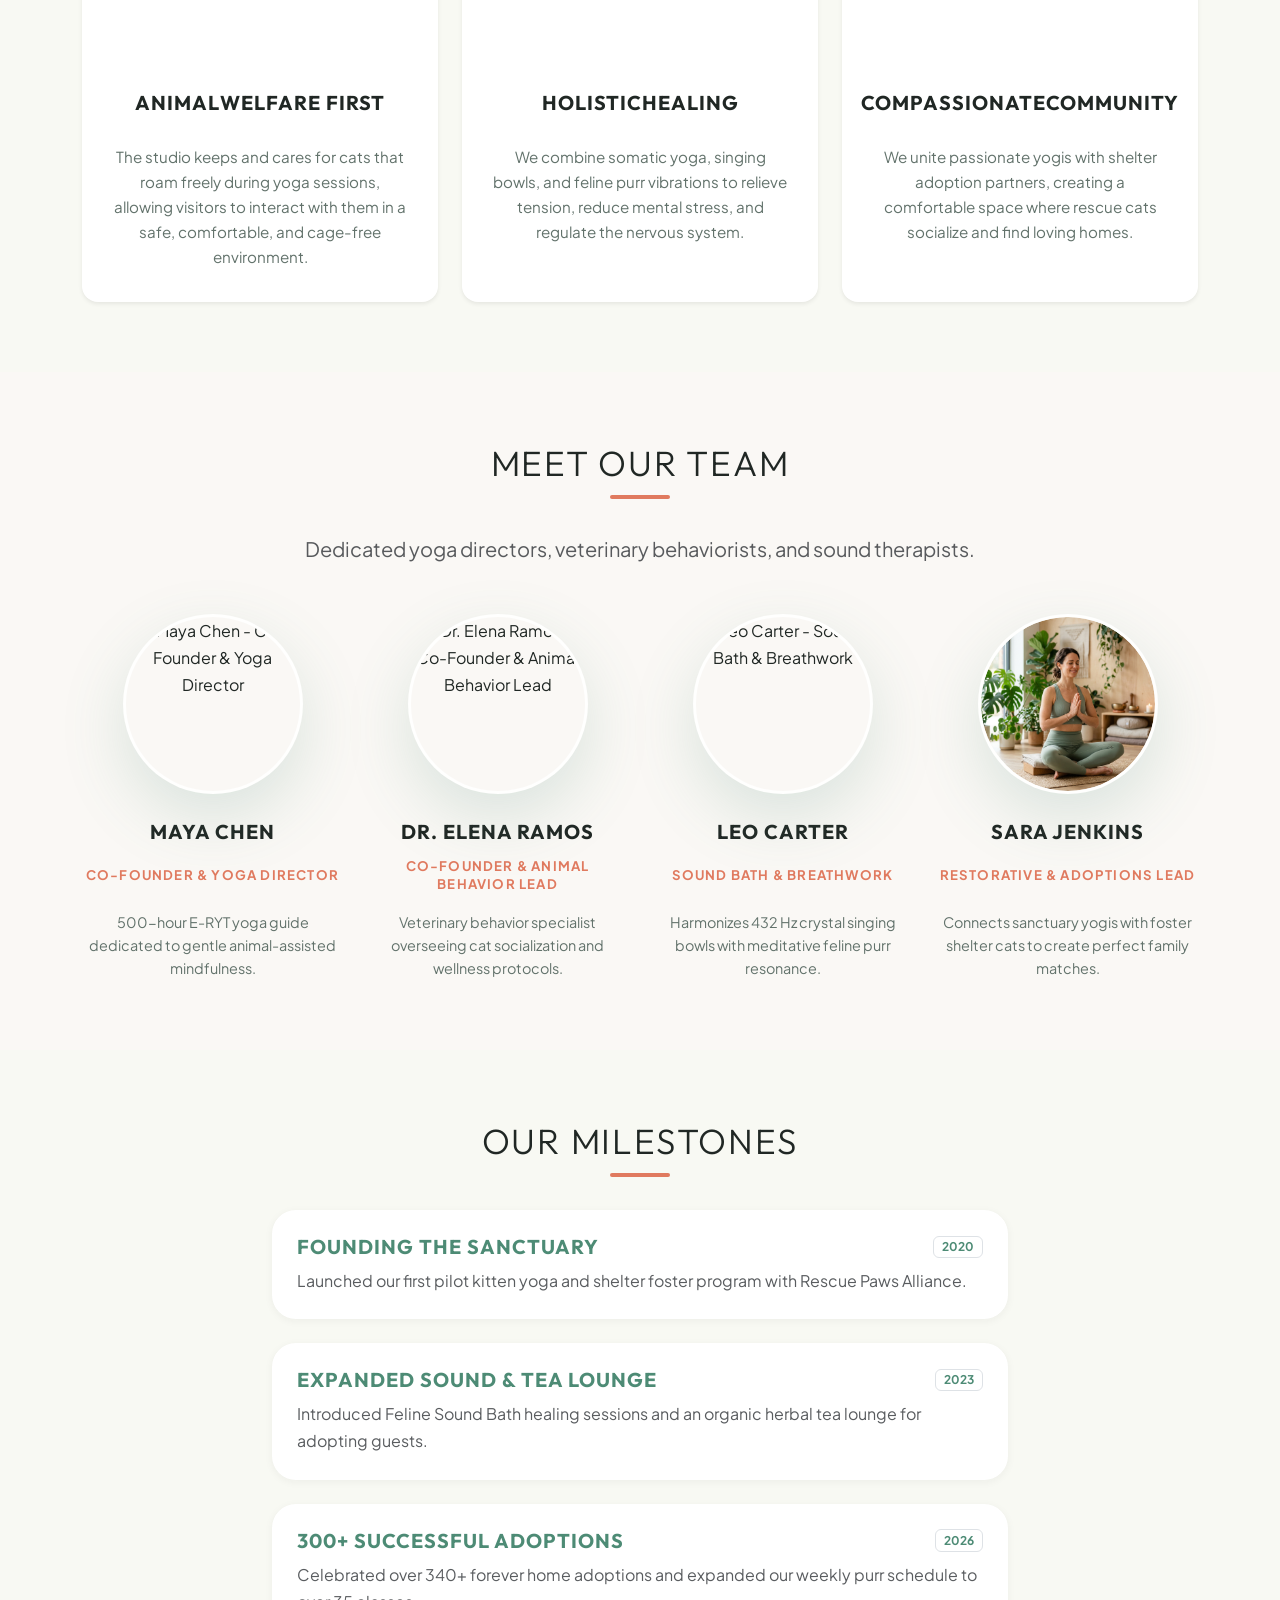
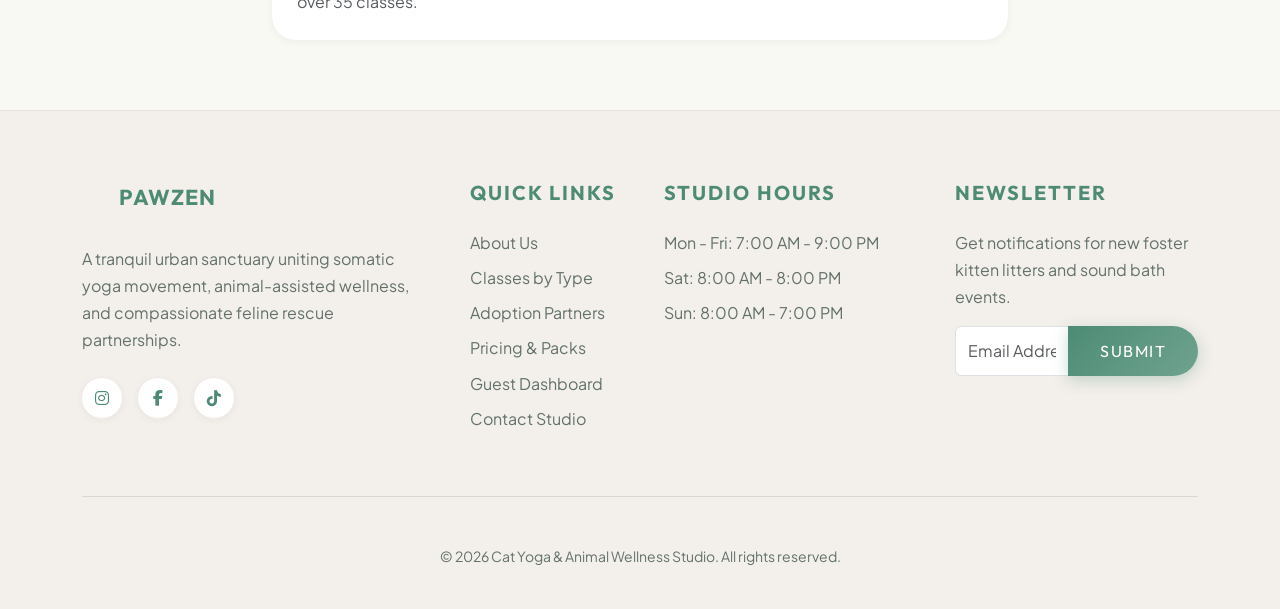
==== commit 1cf2dc0d: "Enhance responsive layout, specialist cards, and guest perks alignment" ====
--- a/about.html
+++ b/about.html
@@ -29,6 +29,31 @@
     <!-- Lucide Icons -->
     <script src="https://unpkg.com/lucide@latest"></script>
     <link rel='stylesheet' href='https://cdnjs.cloudflare.com/ajax/libs/font-awesome/6.4.0/css/all.min.css'>
+
+    <style>
+        @media (min-width: 768px) and (max-width: 991.98px) {
+            .values-card-media {
+                height: 180px;
+            }
+
+            .values-card-body {
+                padding: 1.5rem 1rem !important;
+            }
+
+            .values-card-title {
+                font-size: 1.05rem;
+                letter-spacing: 0.03em;
+                min-height: 3.2rem;
+                line-height: 1.3;
+                margin-bottom: 0.75rem;
+            }
+
+            .values-card-text {
+                font-size: 0.88rem;
+                line-height: 1.55;
+            }
+        }
+    </style>
 </head>
 
 <body>
@@ -133,15 +158,15 @@
                 <h2 class="display-4 section-title">MISSION &amp; VALUES</h2>
                 <p class="text-muted fs-5">Our ethical standards for human wellness and feline care.</p>
             </div>
-            <div class="row g-4 justify-content-center">
+            <div class="row g-4 justify-content-center align-items-stretch">
                 <div class="col-md-4 animate-on-scroll d-flex">
-                    <div class="glass-card values-card w-100 border-0 overflow-hidden bg-white shadow-sm rounded-4">
+                    <div class="glass-card values-card w-100 h-100 border-0 overflow-hidden bg-white shadow-sm rounded-4 d-flex flex-column">
                         <div class="values-card-media">
                             <img src="https://encrypted-tbn0.gstatic.com/images?q=tbn:ANd9GcSKPOf0ET2EfwQj9xyw1Xz5CFWNLAKdrJqSekXBLKvpSg&s"
                                 alt="Animal Welfare First">
                         </div>
-                        <div class="values-card-body">
-                            <h4 class="values-card-title">ANIMAL WELFARE FIRST</h4>
+                        <div class="values-card-body d-flex flex-column flex-grow-1">
+                            <h4 class="values-card-title">ANIMAL <span class="text-nowrap">WELFARE FIRST</span></h4>
                             <p class="values-card-text">The studio keeps and cares for cats that roam freely during yoga
                                 sessions, allowing visitors to interact with them in a safe, comfortable, and cage-free
                                 environment.</p>
@@ -149,26 +174,26 @@
                     </div>
                 </div>
                 <div class="col-md-4 animate-on-scroll d-flex">
-                    <div class="glass-card values-card w-100 border-0 overflow-hidden bg-white shadow-sm rounded-4">
+                    <div class="glass-card values-card w-100 h-100 border-0 overflow-hidden bg-white shadow-sm rounded-4 d-flex flex-column">
                         <div class="values-card-media">
                             <img src="https://encrypted-tbn0.gstatic.com/images?q=tbn:ANd9GcRhajI1EN-16QYwUn-NmJz-AA0SDnA-bbll6PvBdlByHA&s=10"
                                 alt="Mindful Healing">
                         </div>
-                        <div class="values-card-body">
-                            <h4 class="values-card-title">HOLISTIC HEALING</h4>
+                        <div class="values-card-body d-flex flex-column flex-grow-1">
+                            <h4 class="values-card-title">HOLISTIC <span class="text-nowrap">HEALING</span></h4>
                             <p class="values-card-text">We combine somatic yoga, singing bowls, and feline purr
                                 vibrations to relieve tension, reduce mental stress, and regulate the nervous system.</p>
                         </div>
                     </div>
                 </div>
                 <div class="col-md-4 animate-on-scroll d-flex">
-                    <div class="glass-card values-card w-100 border-0 overflow-hidden bg-white shadow-sm rounded-4">
+                    <div class="glass-card values-card w-100 h-100 border-0 overflow-hidden bg-white shadow-sm rounded-4 d-flex flex-column">
                         <div class="values-card-media">
                             <img src="https://encrypted-tbn0.gstatic.com/images?q=tbn:ANd9GcTWax4acGEiZhxbzVs6e2blS45KO65VkIy0jrBvBx4u6Q&s=10"
                                 alt="Compassionate Community">
                         </div>
-                        <div class="values-card-body">
-                            <h4 class="values-card-title">COMPASSIONATE COMMUNITY</h4>
+                        <div class="values-card-body d-flex flex-column flex-grow-1">
+                            <h4 class="values-card-title">COMPASSIONATE <span class="text-nowrap">COMMUNITY</span></h4>
                             <p class="values-card-text">We unite passionate yogis with shelter adoption partners,
                                 creating a comfortable space where rescue cats socialize and find loving homes.</p>
                         </div>
--- a/assets/css/style.css
+++ b/assets/css/style.css
@@ -1231,7 +1231,7 @@
     text-transform: uppercase;
     margin-bottom: 0.35rem;
     line-height: 1.3;
-    min-height: 1.6rem;
+    min-height: 2.6rem;
     display: flex;
     align-items: center;
     justify-content: center;
@@ -1269,6 +1269,38 @@
     width: 100%;
 }
 
+@media (min-width: 992px) and (max-width: 1199.98px) {
+    .specialists-section .specialist-card {
+        padding: 1.5rem 1rem !important;
+    }
+
+    .specialists-section .specialist-avatar {
+        width: 120px;
+        height: 120px;
+        min-width: 120px;
+        min-height: 120px;
+        margin-bottom: 1.25rem;
+    }
+
+    .specialists-section .specialist-name {
+        font-size: 1.02rem;
+        letter-spacing: 0.03em;
+        min-height: 2.6rem;
+    }
+
+    .specialists-section .specialist-role {
+        font-size: 0.75rem;
+        letter-spacing: 0.8px;
+        min-height: 2.6rem;
+        margin-bottom: 0.75rem;
+    }
+
+    .specialists-section .specialist-bio {
+        font-size: 0.825rem;
+        line-height: 1.5;
+    }
+}
+
 /* =============================================
    ABOUT PAGE: MISSION & VALUES ALIGNMENT
    ============================================= */
@@ -1276,6 +1308,7 @@
     display: flex;
     flex-direction: column;
     height: 100%;
+    flex: 1 1 auto;
 }
 
 .values-card-media {
@@ -1329,6 +1362,29 @@
     align-items: flex-start;
     justify-content: center;
     text-align: center;
+}
+
+@media (min-width: 768px) and (max-width: 991.98px) {
+    .values-card-media {
+        height: 180px;
+    }
+
+    .values-card-body {
+        padding: 1.5rem 1rem !important;
+    }
+
+    .values-card-title {
+        font-size: 1.05rem;
+        letter-spacing: 0.03em;
+        min-height: 3.2rem;
+        line-height: 1.3;
+        margin-bottom: 0.75rem;
+    }
+
+    .values-card-text {
+        font-size: 0.88rem;
+        line-height: 1.55;
+    }
 }
 
 /* =============================================
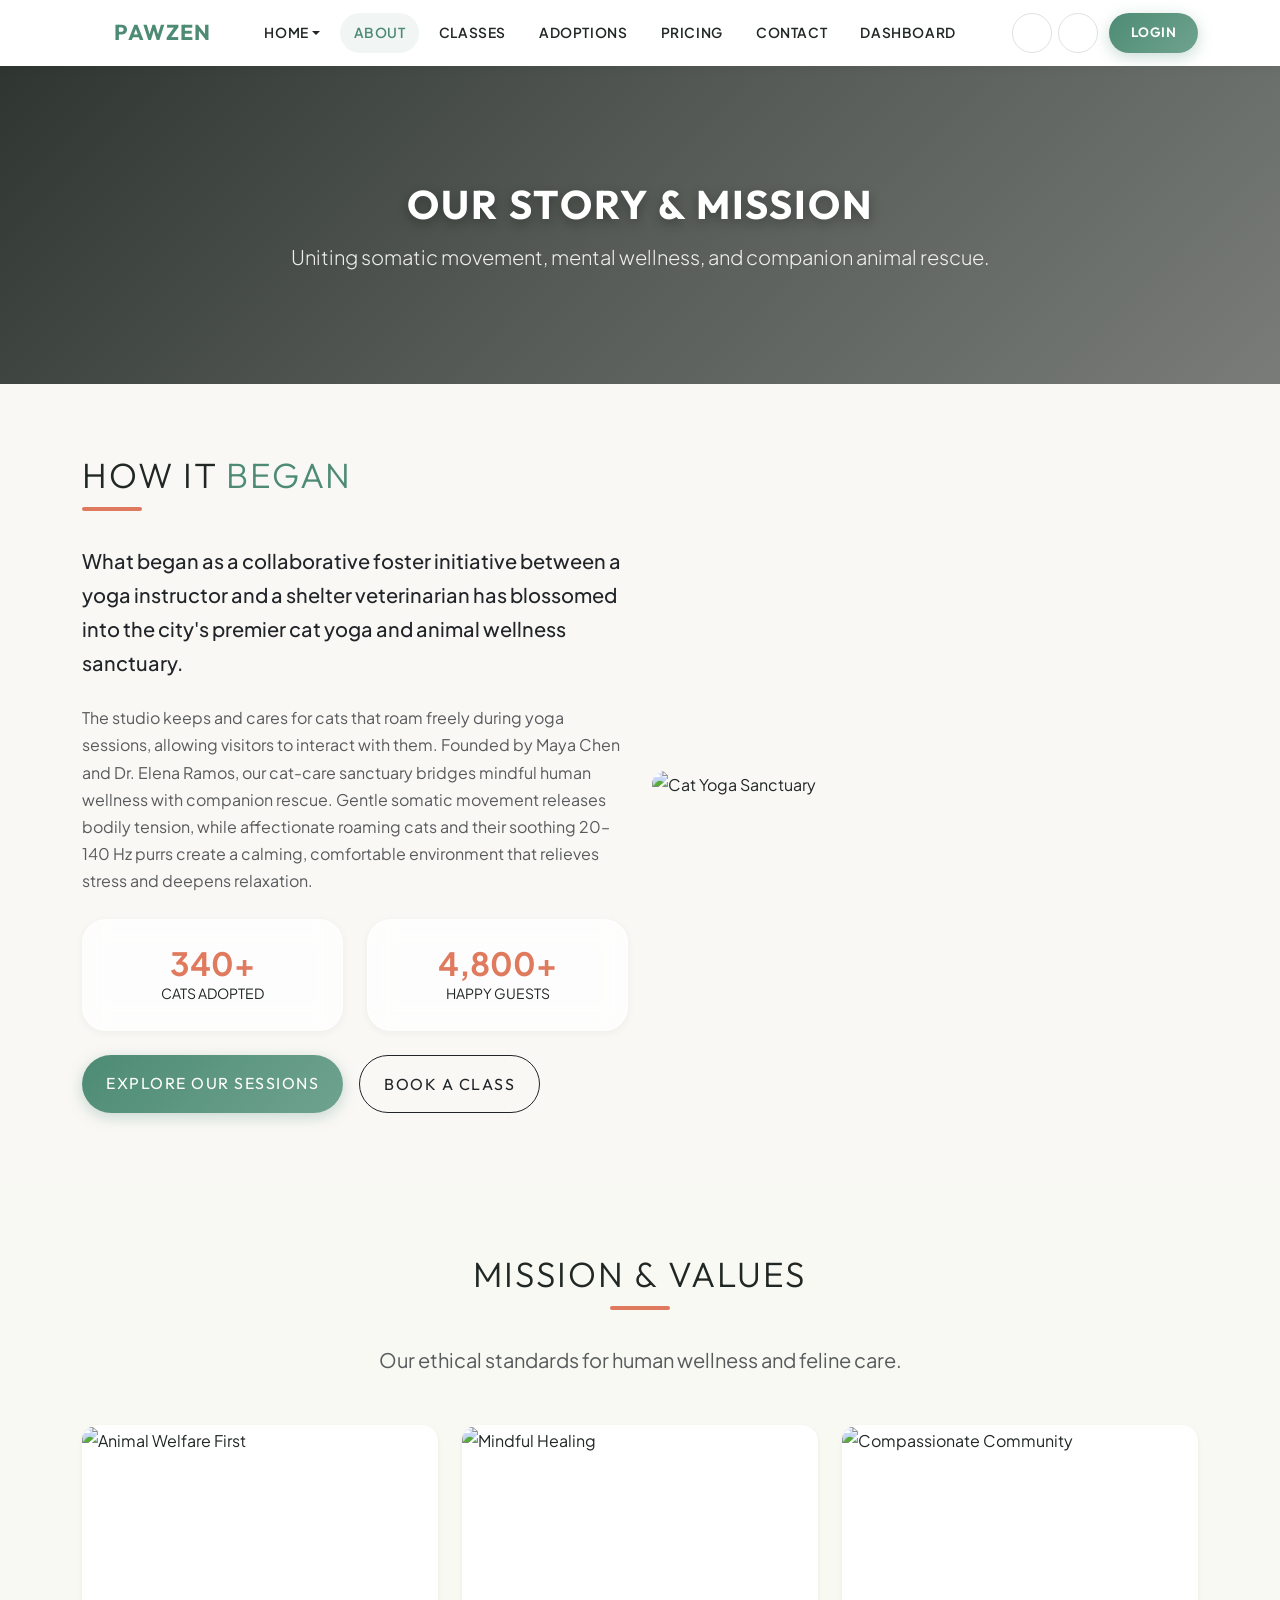
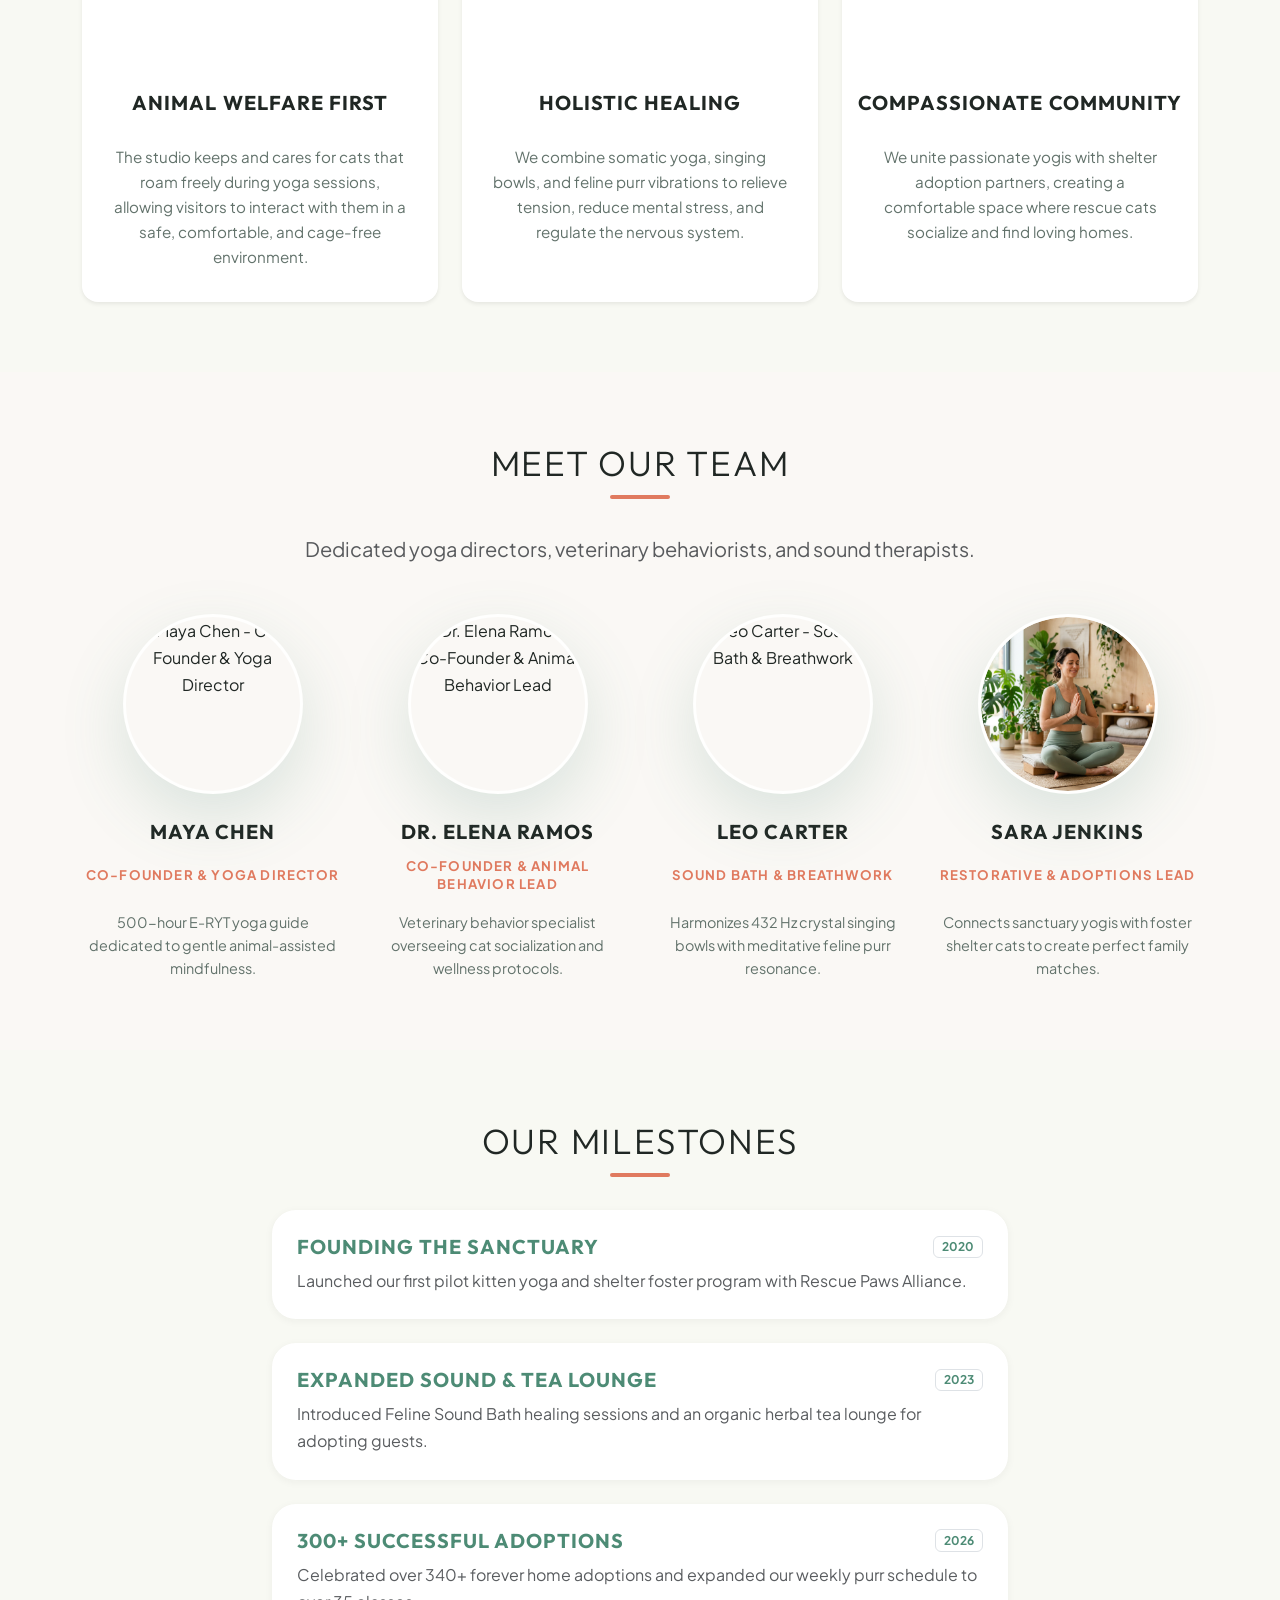
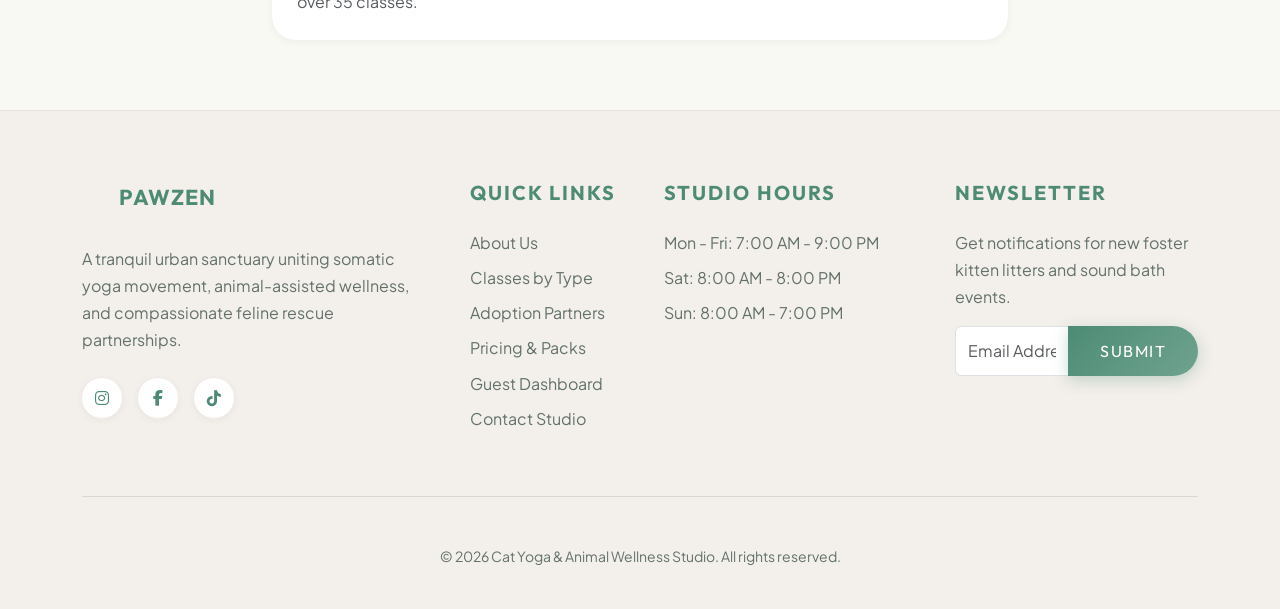
==== commit da4949e7: "Align values card titles in about.html for responsive display" ====
--- a/about.html
+++ b/about.html
@@ -31,21 +31,38 @@
     <link rel='stylesheet' href='https://cdnjs.cloudflare.com/ajax/libs/font-awesome/6.4.0/css/all.min.css'>
 
     <style>
+        .values-card-title {
+            gap: 0.35rem;
+        }
+
         @media (min-width: 768px) and (max-width: 991.98px) {
             .values-card-media {
                 height: 180px;
             }
 
             .values-card-body {
-                padding: 1.5rem 1rem !important;
+                padding: 1.5rem 0.75rem !important;
             }
 
             .values-card-title {
-                font-size: 1.05rem;
-                letter-spacing: 0.03em;
+                font-size: 1rem;
+                letter-spacing: 0.02em;
                 min-height: 3.2rem;
-                line-height: 1.3;
+                line-height: 1.25;
                 margin-bottom: 0.75rem;
+                display: flex;
+                flex-direction: column;
+                justify-content: center;
+                align-items: center;
+                text-align: center;
+                gap: 0.15rem;
+            }
+
+            .values-card-title span {
+                display: block;
+                width: 100%;
+                text-align: center;
+                white-space: nowrap;
             }
 
             .values-card-text {
@@ -166,7 +183,7 @@
                                 alt="Animal Welfare First">
                         </div>
                         <div class="values-card-body d-flex flex-column flex-grow-1">
-                            <h4 class="values-card-title">ANIMAL <span class="text-nowrap">WELFARE FIRST</span></h4>
+                            <h4 class="values-card-title"><span>ANIMAL</span> <span>WELFARE FIRST</span></h4>
                             <p class="values-card-text">The studio keeps and cares for cats that roam freely during yoga
                                 sessions, allowing visitors to interact with them in a safe, comfortable, and cage-free
                                 environment.</p>
@@ -180,7 +197,7 @@
                                 alt="Mindful Healing">
                         </div>
                         <div class="values-card-body d-flex flex-column flex-grow-1">
-                            <h4 class="values-card-title">HOLISTIC <span class="text-nowrap">HEALING</span></h4>
+                            <h4 class="values-card-title"><span>HOLISTIC</span> <span>HEALING</span></h4>
                             <p class="values-card-text">We combine somatic yoga, singing bowls, and feline purr
                                 vibrations to relieve tension, reduce mental stress, and regulate the nervous system.</p>
                         </div>
@@ -193,7 +210,7 @@
                                 alt="Compassionate Community">
                         </div>
                         <div class="values-card-body d-flex flex-column flex-grow-1">
-                            <h4 class="values-card-title">COMPASSIONATE <span class="text-nowrap">COMMUNITY</span></h4>
+                            <h4 class="values-card-title"><span>COMPASSIONATE</span> <span>COMMUNITY</span></h4>
                             <p class="values-card-text">We unite passionate yogis with shelter adoption partners,
                                 creating a comfortable space where rescue cats socialize and find loving homes.</p>
                         </div>
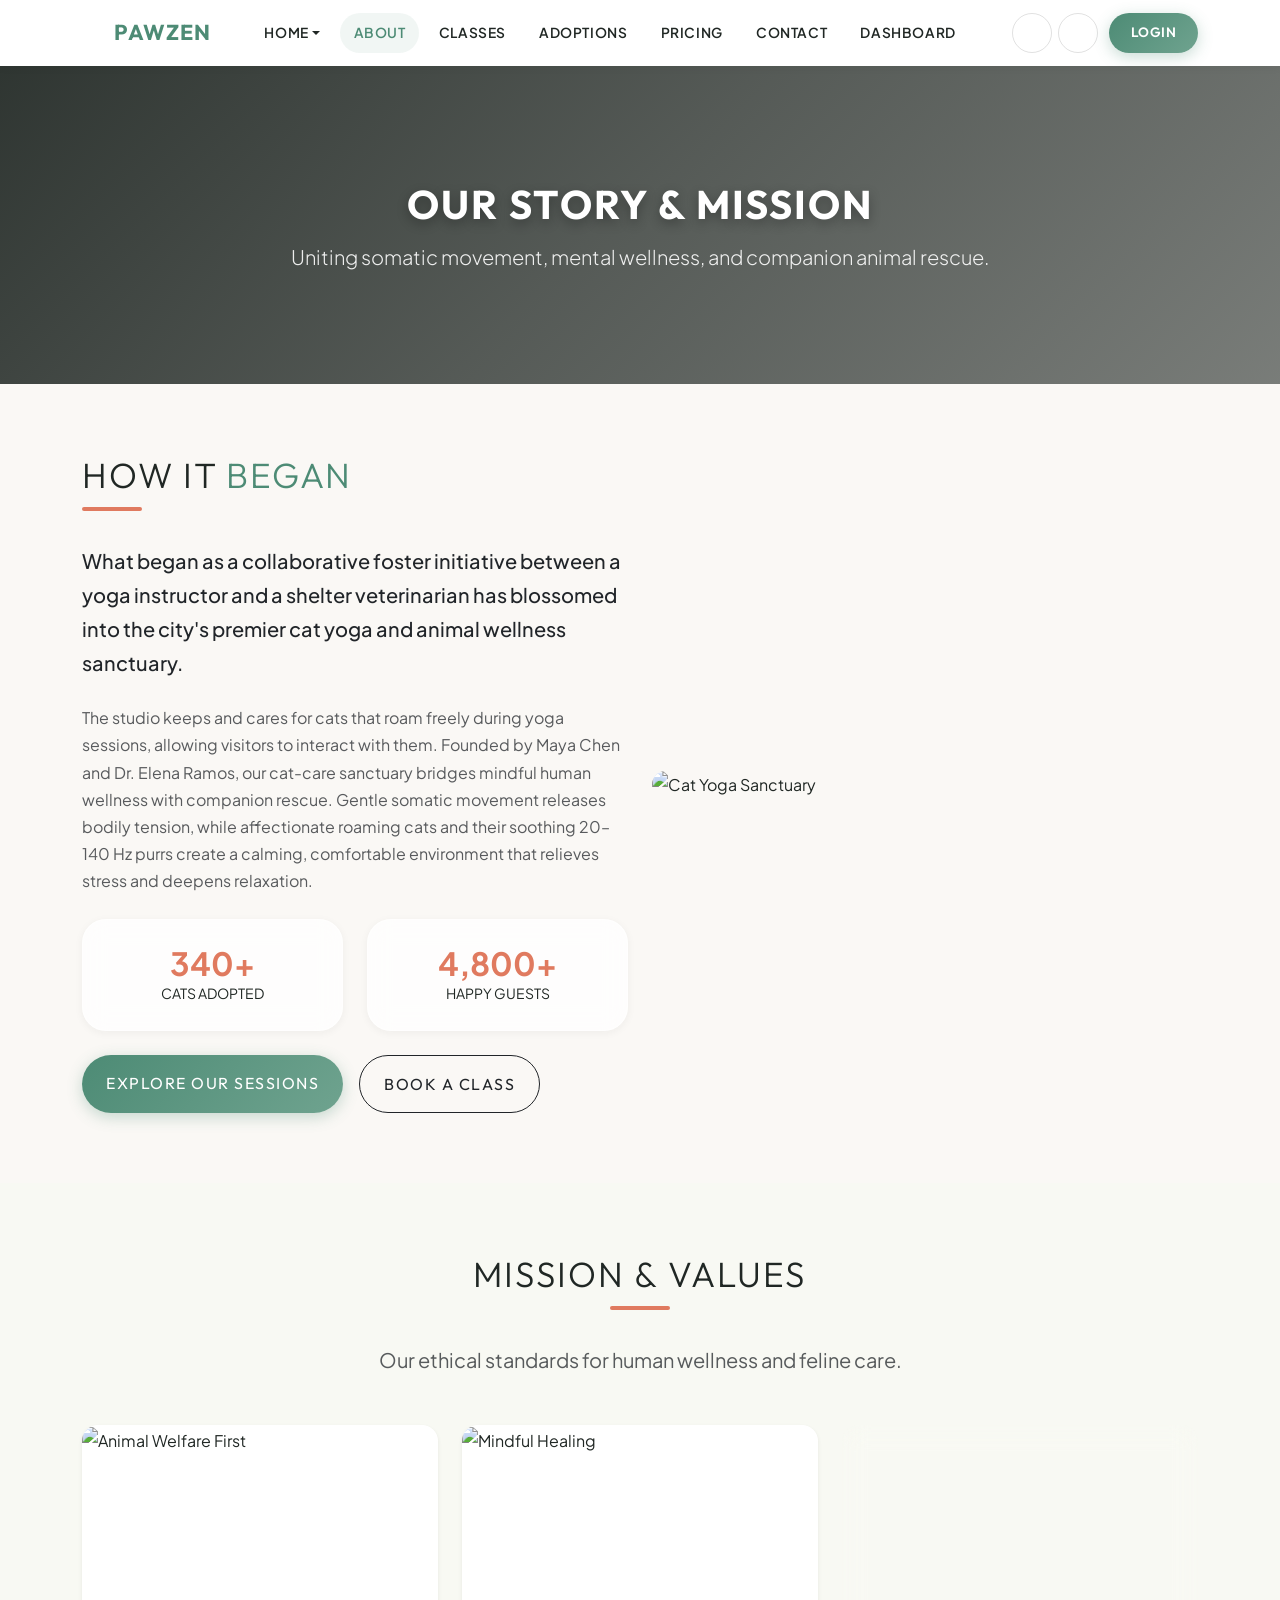
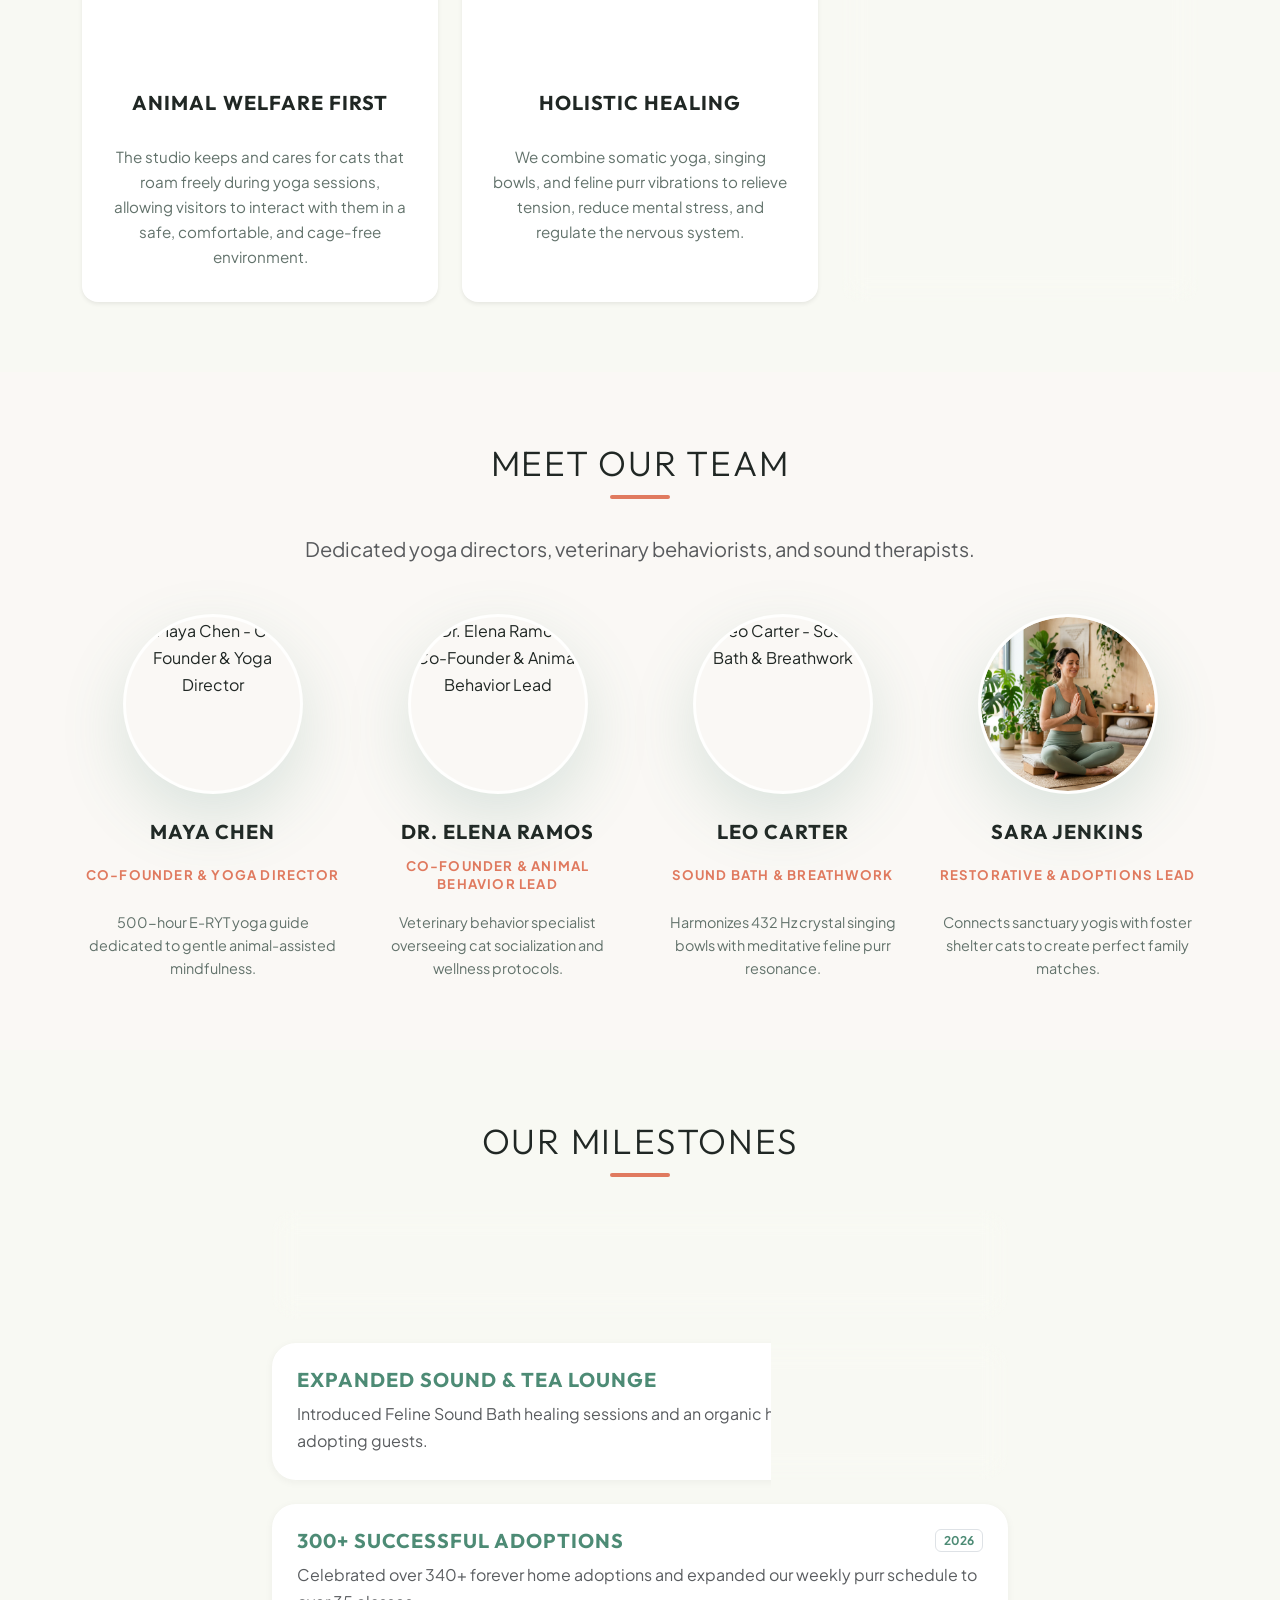
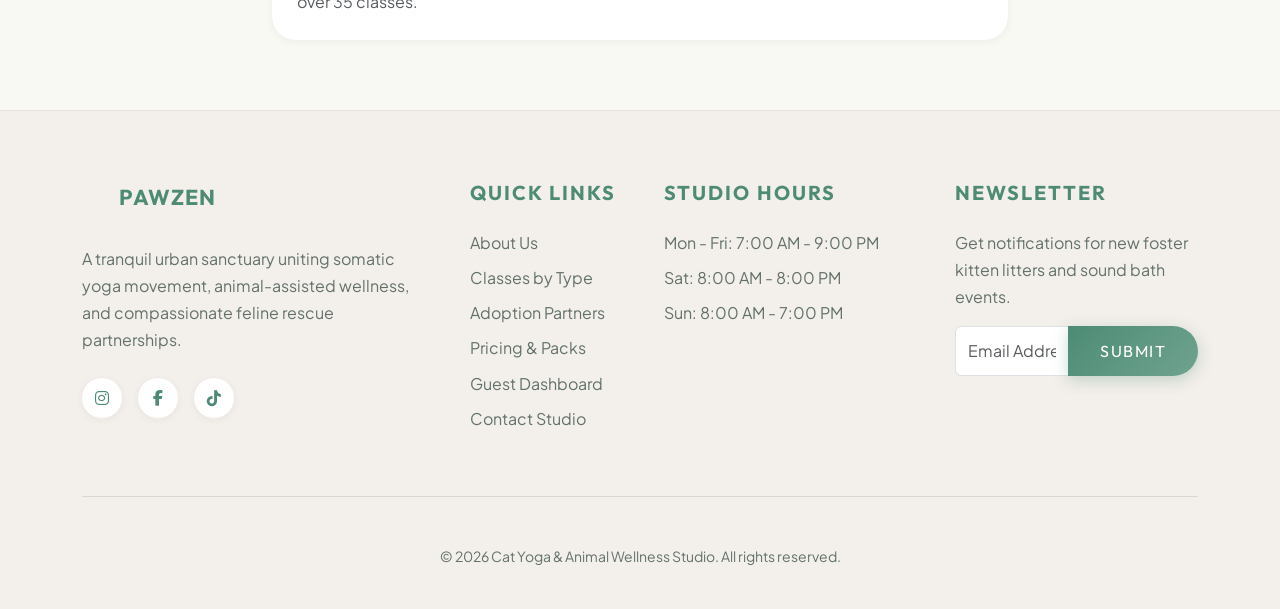
==== commit 17d1952f: "Fix values card heading alignment and text clipping for 1024px view" ====
--- a/about.html
+++ b/about.html
@@ -68,6 +68,43 @@
             .values-card-text {
                 font-size: 0.88rem;
                 line-height: 1.55;
+            }
+        }
+
+        /* 1024px View (Bootstrap lg: 992px to 1199.98px) */
+        @media (min-width: 992px) and (max-width: 1199.98px) {
+            .values-card-media {
+                height: 200px;
+            }
+
+            .values-card-body {
+                padding: 1.5rem 1rem !important;
+            }
+
+            .values-card-title {
+                font-size: 1.05rem;
+                letter-spacing: 0.025em;
+                min-height: 3.2rem;
+                line-height: 1.25;
+                margin-bottom: 0.75rem;
+                display: flex;
+                flex-direction: column;
+                justify-content: center;
+                align-items: center;
+                text-align: center;
+                gap: 0.15rem;
+            }
+
+            .values-card-title span {
+                display: block;
+                width: 100%;
+                text-align: center;
+                white-space: nowrap;
+            }
+
+            .values-card-text {
+                font-size: 0.9rem;
+                line-height: 1.6;
             }
         }
     </style>
--- a/assets/css/style.css
+++ b/assets/css/style.css
@@ -1370,20 +1370,69 @@
     }
 
     .values-card-body {
-        padding: 1.5rem 1rem !important;
+        padding: 1.5rem 0.75rem !important;
     }
 
     .values-card-title {
-        font-size: 1.05rem;
-        letter-spacing: 0.03em;
+        font-size: 1rem;
+        letter-spacing: 0.02em;
         min-height: 3.2rem;
-        line-height: 1.3;
+        line-height: 1.25;
         margin-bottom: 0.75rem;
+        display: flex;
+        flex-direction: column;
+        justify-content: center;
+        align-items: center;
+        text-align: center;
+        gap: 0.15rem;
+    }
+
+    .values-card-title span {
+        display: block;
+        width: 100%;
+        text-align: center;
+        white-space: nowrap;
     }
 
     .values-card-text {
         font-size: 0.88rem;
         line-height: 1.55;
+    }
+}
+
+@media (min-width: 992px) and (max-width: 1199.98px) {
+    .values-card-media {
+        height: 200px;
+    }
+
+    .values-card-body {
+        padding: 1.5rem 1rem !important;
+    }
+
+    .values-card-title {
+        font-size: 1.05rem;
+        letter-spacing: 0.025em;
+        min-height: 3.2rem;
+        line-height: 1.25;
+        margin-bottom: 0.75rem;
+        display: flex;
+        flex-direction: column;
+        justify-content: center;
+        align-items: center;
+        text-align: center;
+        gap: 0.15rem;
+    }
+
+    .values-card-title span {
+        display: block;
+        width: 100%;
+        text-align: center;
+        white-space: nowrap;
+    }
+
+    .values-card-text {
+        font-size: 0.9rem;
+        line-height: 1.6;
     }
 }
 
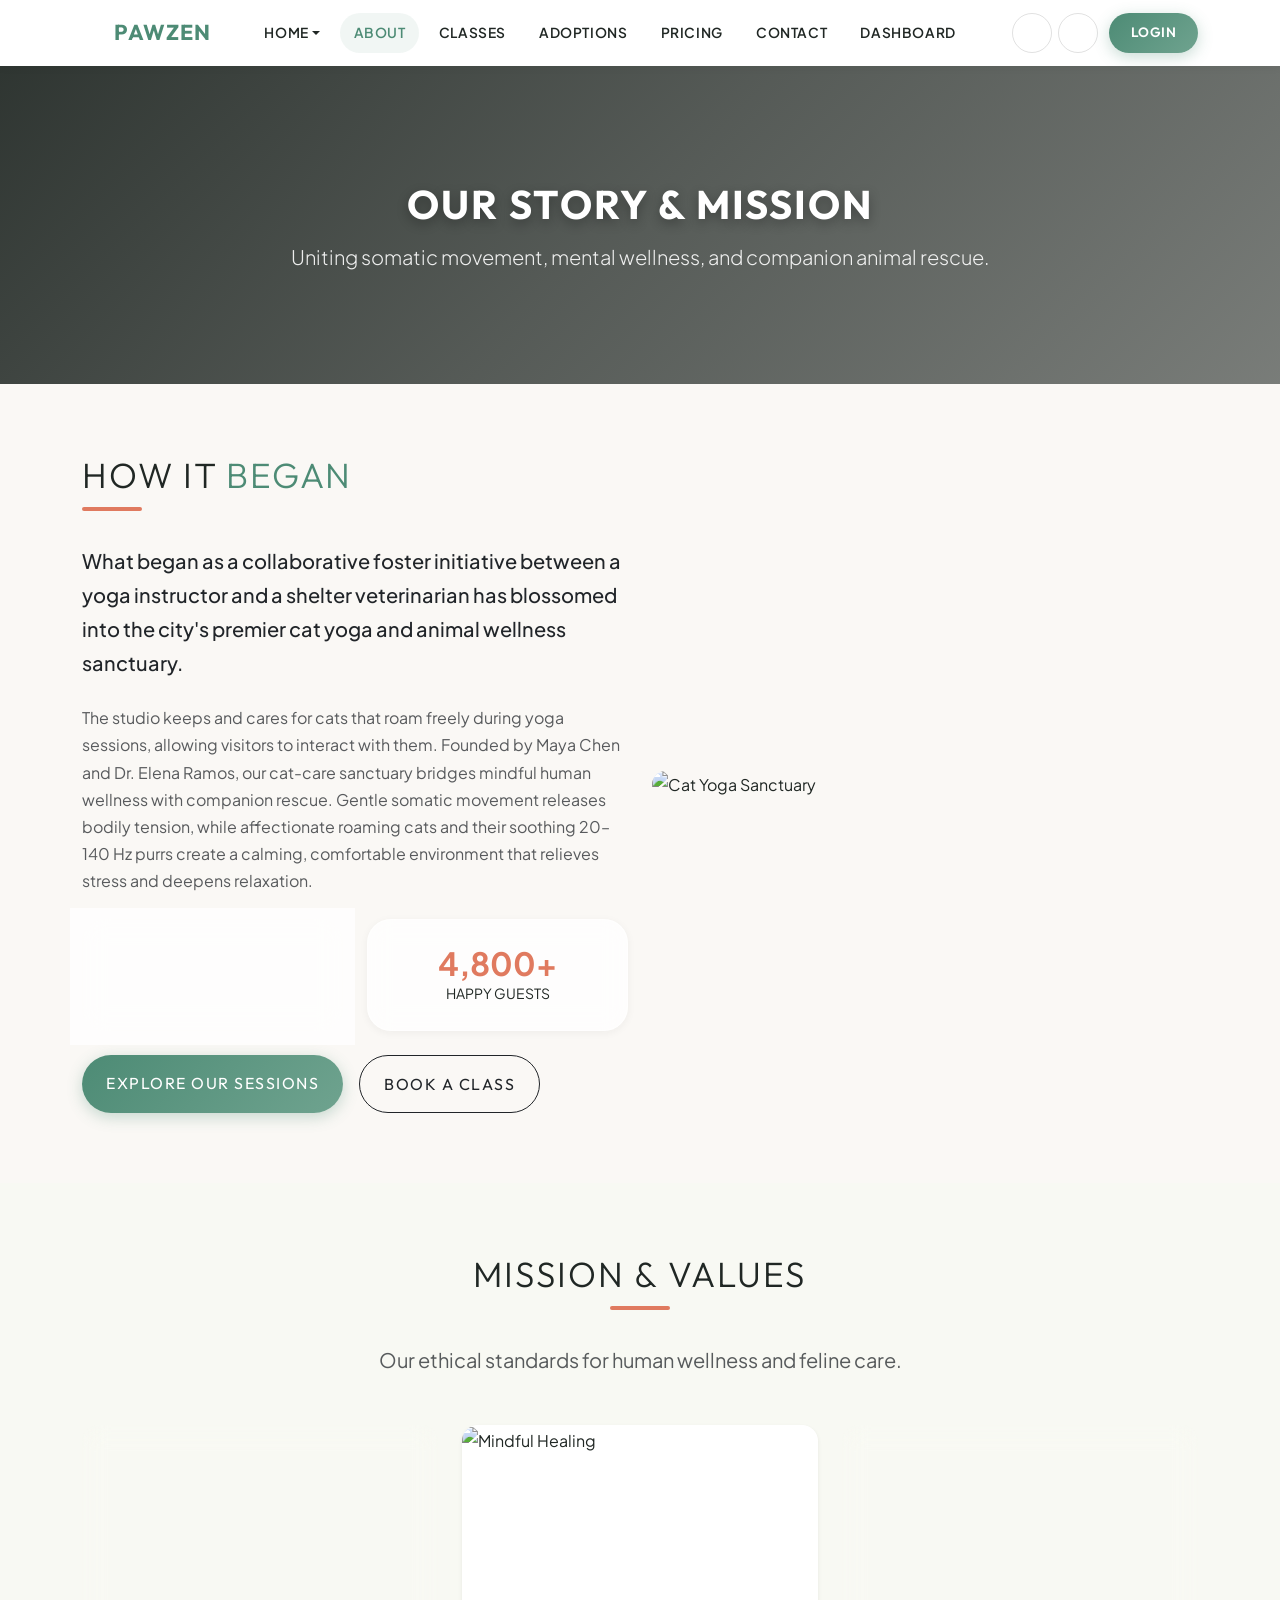
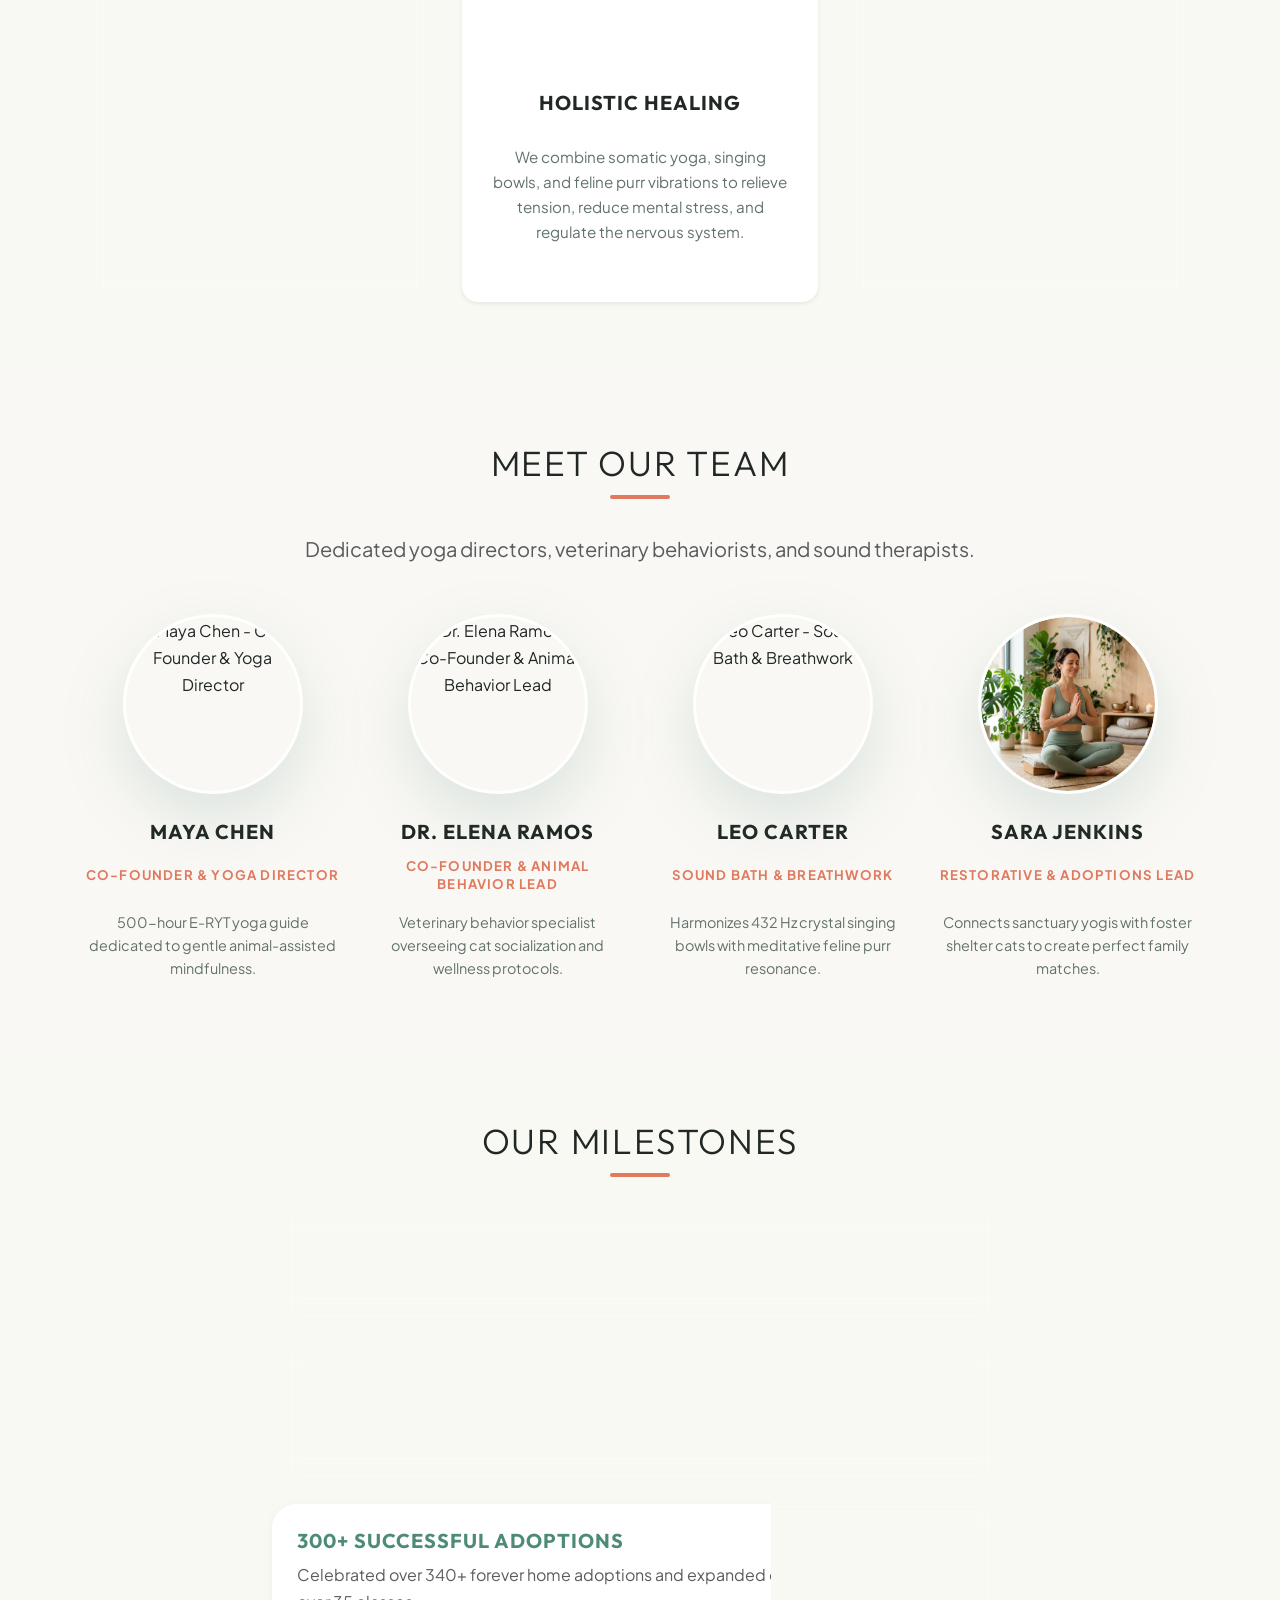
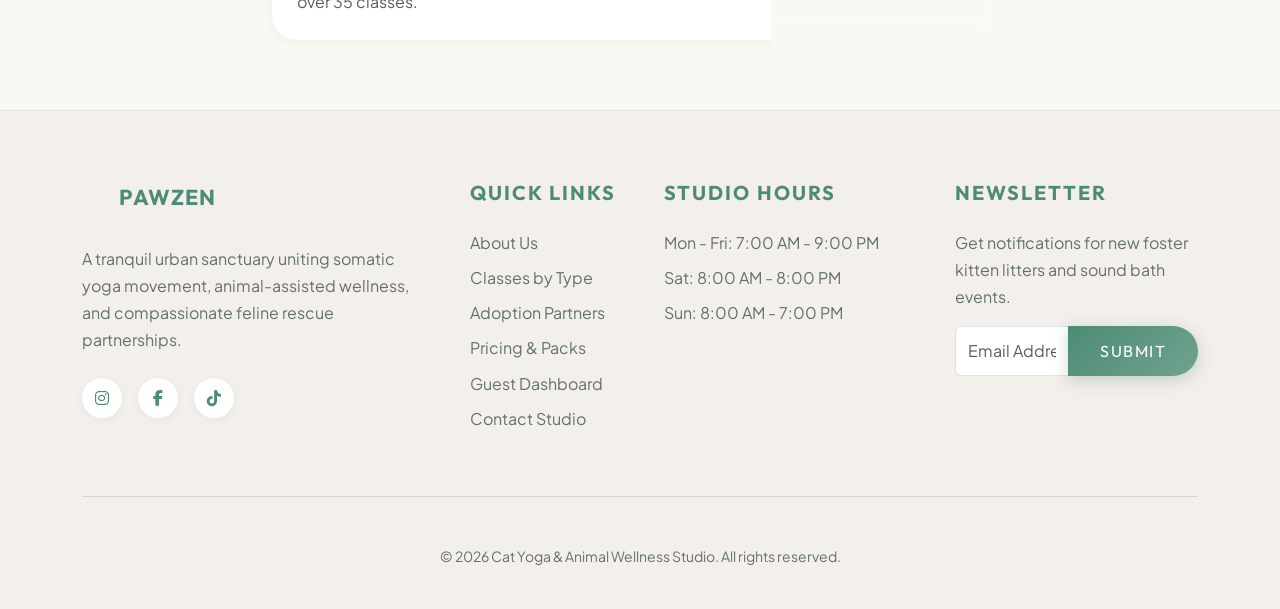
==== commit 06858156: "Fix animal welfare first card heading alignment in mobile view" ====
--- a/about.html
+++ b/about.html
@@ -33,6 +33,43 @@
     <style>
         .values-card-title {
             gap: 0.35rem;
+        }
+
+        /* Mobile View (max-width: 767.98px) */
+        @media (max-width: 767.98px) {
+            .values-card-media {
+                height: 200px;
+            }
+
+            .values-card-body {
+                padding: 1.5rem 1.25rem !important;
+            }
+
+            .values-card-title {
+                font-size: 1.1rem;
+                letter-spacing: 0.025em;
+                min-height: auto;
+                line-height: 1.25;
+                margin-bottom: 0.75rem;
+                display: flex;
+                flex-direction: column;
+                justify-content: center;
+                align-items: center;
+                text-align: center;
+                gap: 0.15rem;
+            }
+
+            .values-card-title span {
+                display: block;
+                width: 100%;
+                text-align: center;
+                white-space: nowrap;
+            }
+
+            .values-card-text {
+                font-size: 0.9rem;
+                line-height: 1.6;
+            }
         }
 
         @media (min-width: 768px) and (max-width: 991.98px) {
--- a/assets/css/style.css
+++ b/assets/css/style.css
@@ -1364,6 +1364,42 @@
     text-align: center;
 }
 
+@media (max-width: 767.98px) {
+    .values-card-media {
+        height: 200px;
+    }
+
+    .values-card-body {
+        padding: 1.5rem 1.25rem !important;
+    }
+
+    .values-card-title {
+        font-size: 1.1rem;
+        letter-spacing: 0.025em;
+        min-height: auto;
+        line-height: 1.25;
+        margin-bottom: 0.75rem;
+        display: flex;
+        flex-direction: column;
+        justify-content: center;
+        align-items: center;
+        text-align: center;
+        gap: 0.15rem;
+    }
+
+    .values-card-title span {
+        display: block;
+        width: 100%;
+        text-align: center;
+        white-space: nowrap;
+    }
+
+    .values-card-text {
+        font-size: 0.9rem;
+        line-height: 1.6;
+    }
+}
+
 @media (min-width: 768px) and (max-width: 991.98px) {
     .values-card-media {
         height: 180px;
